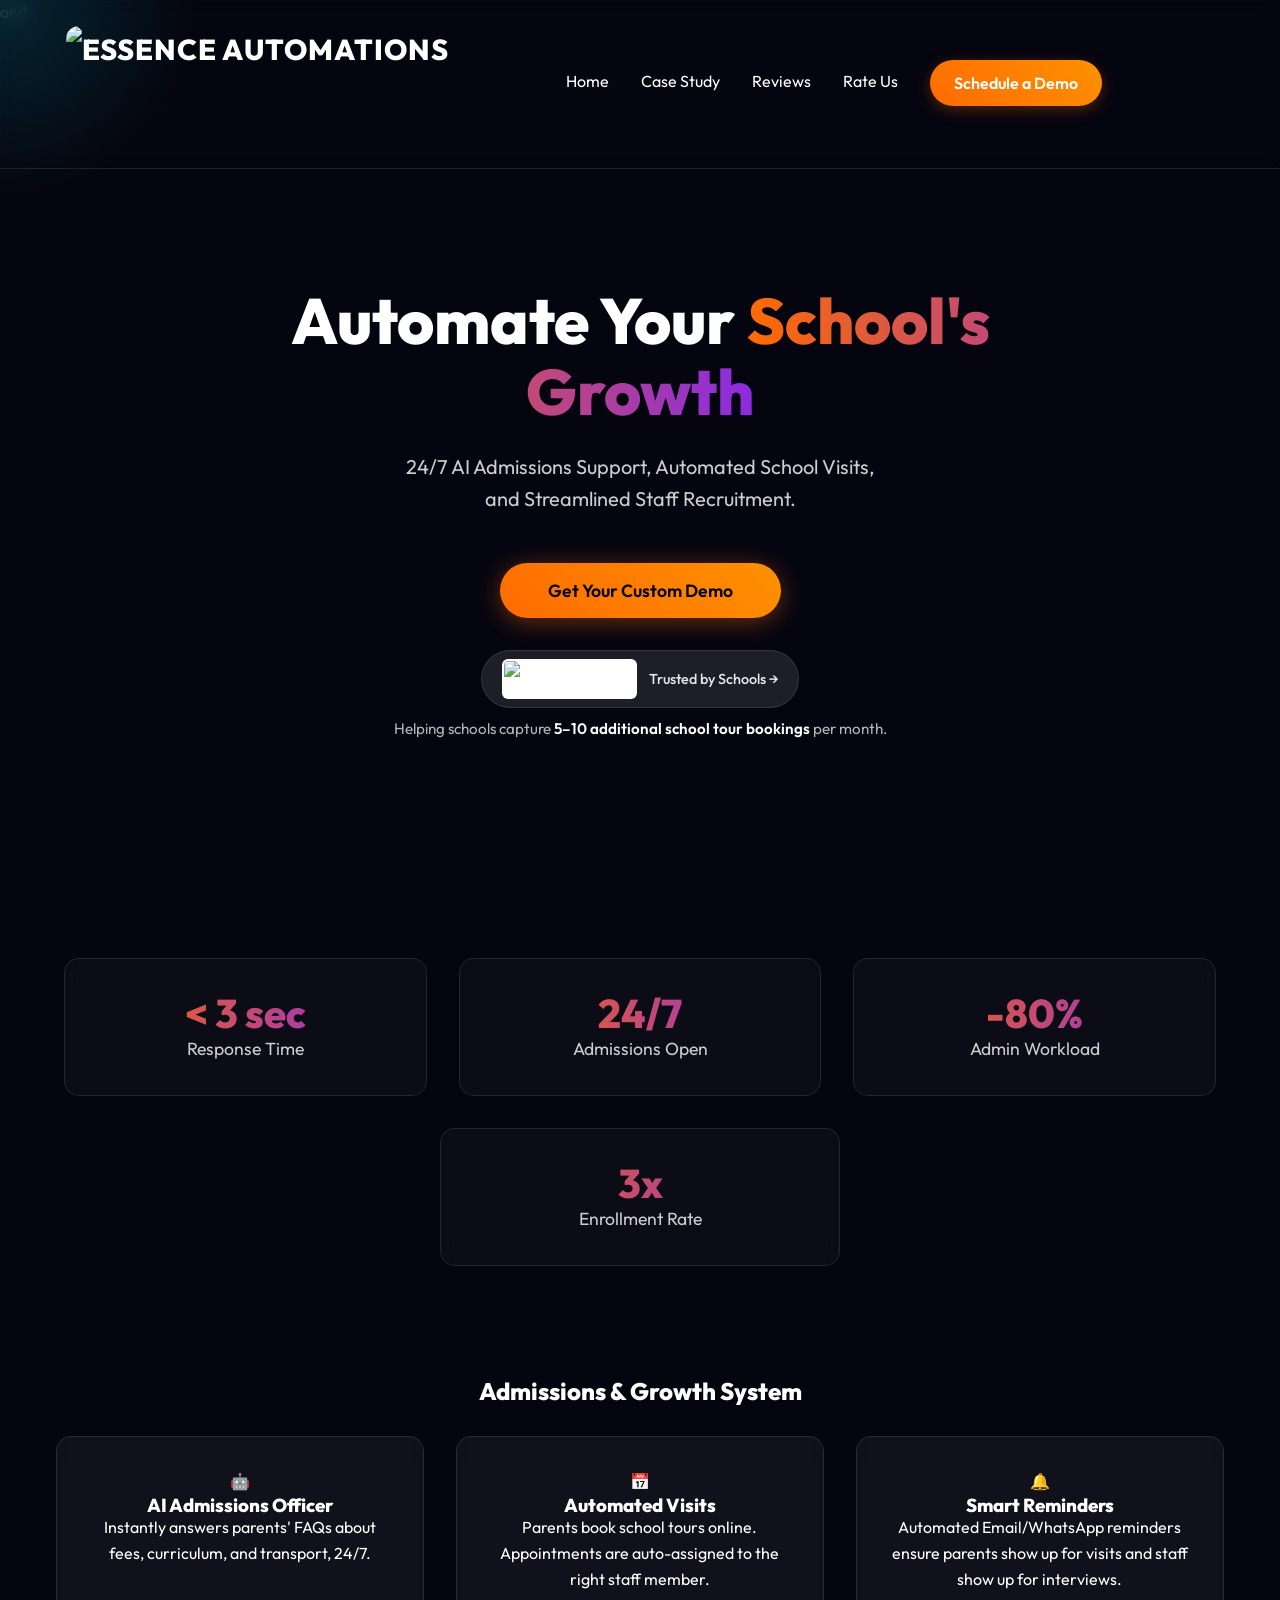
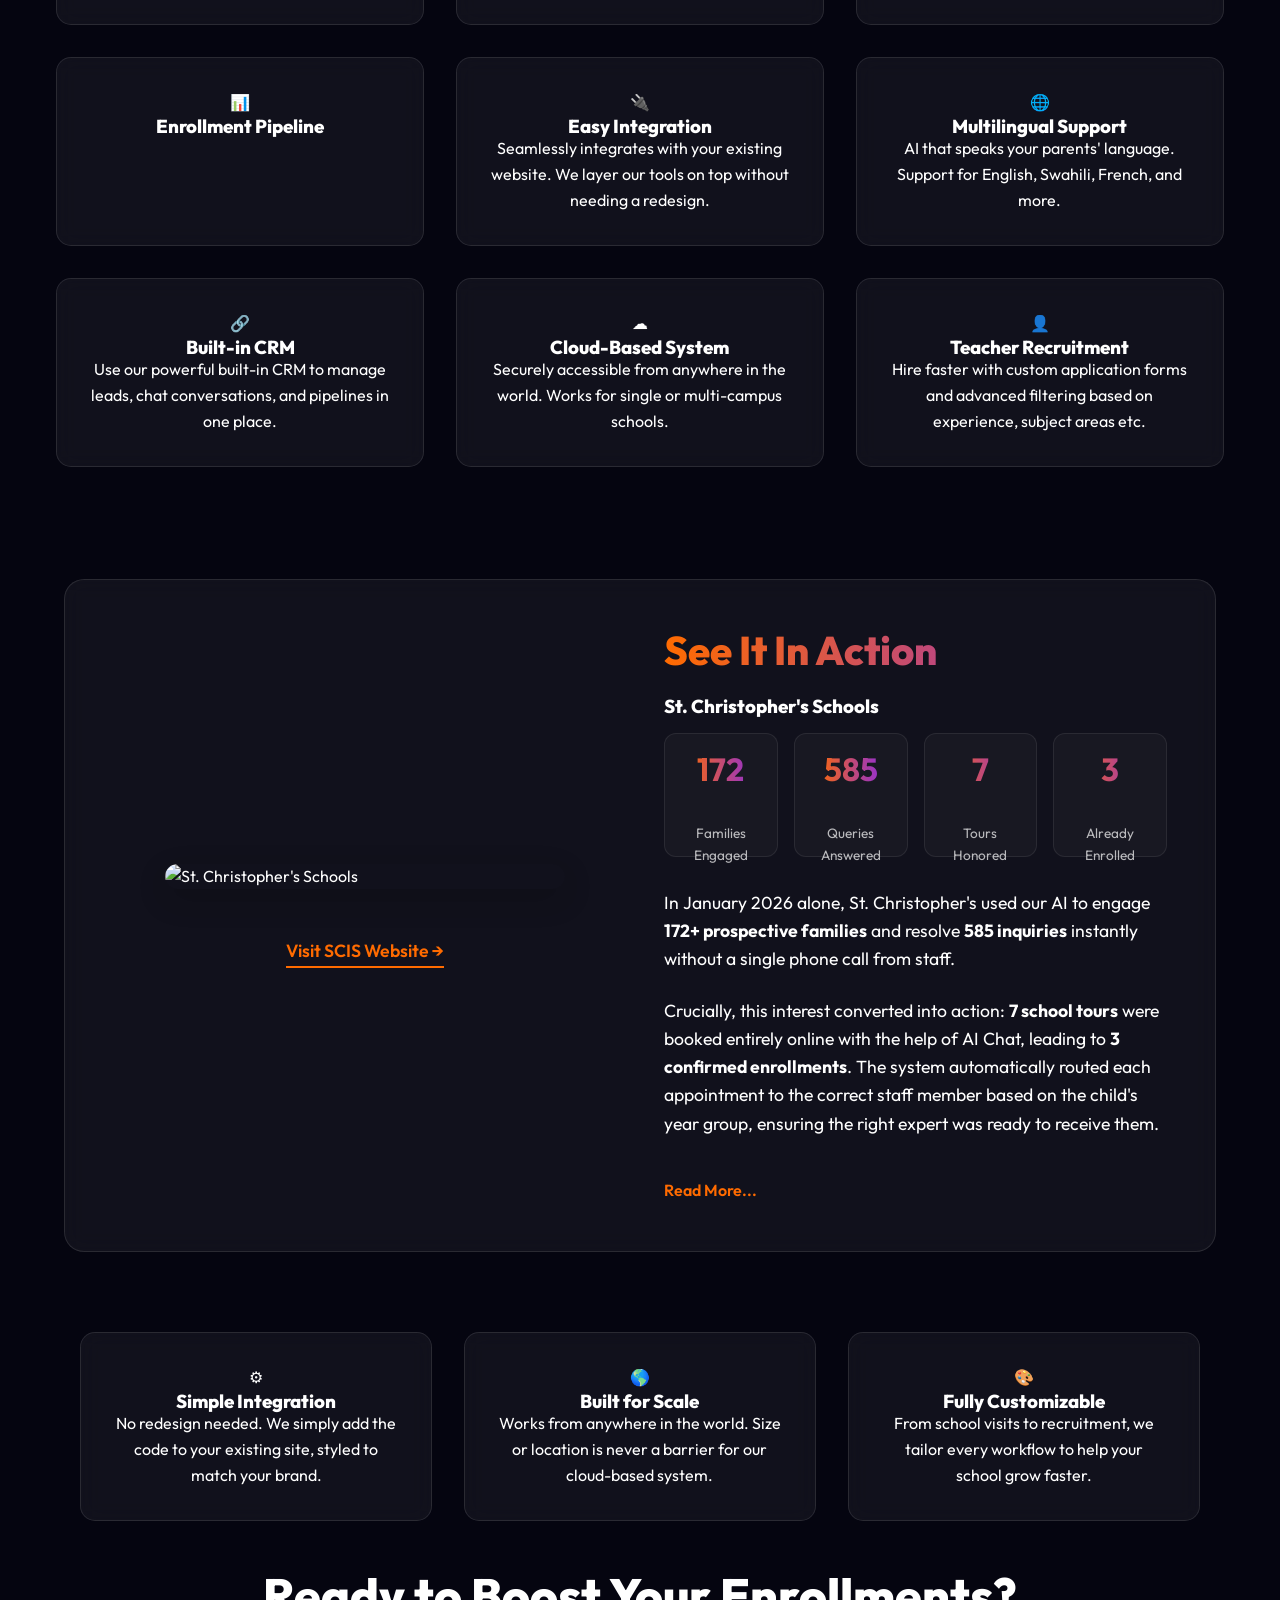
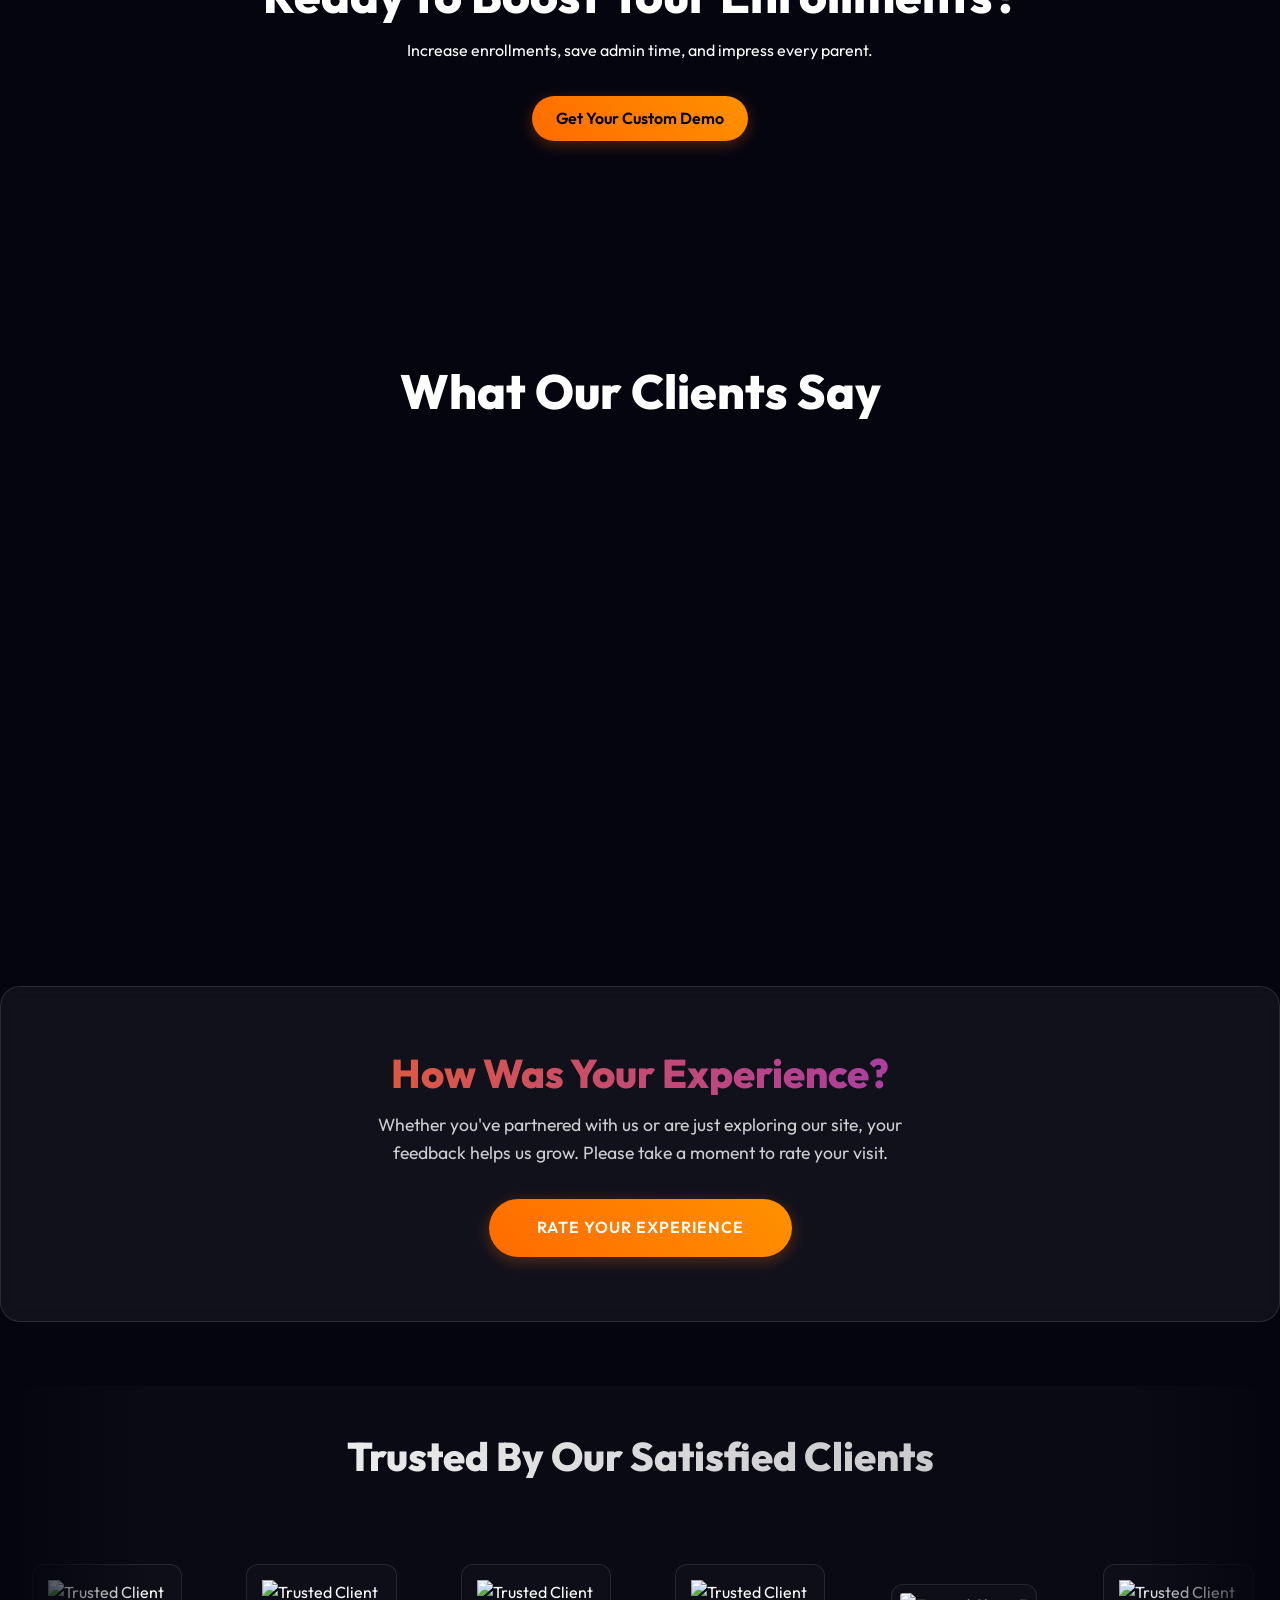
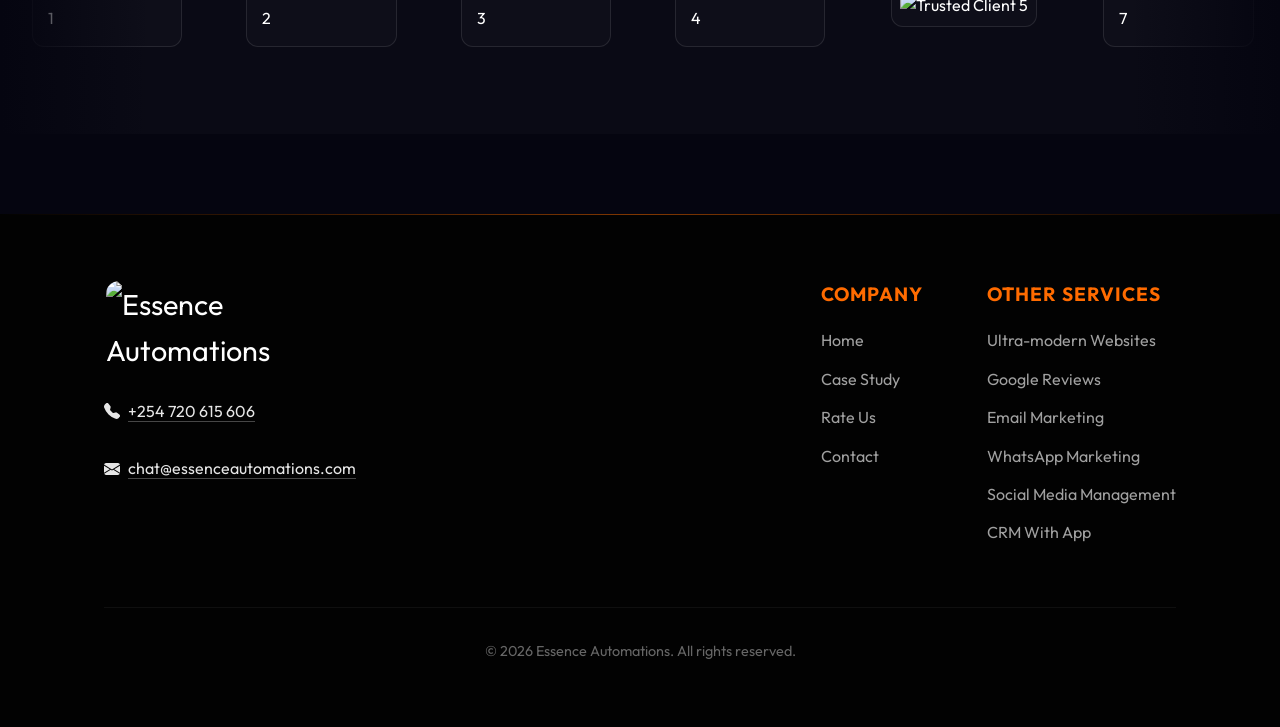
==== index.html @ 9bfe1b2b "Include 3 confirmed enrollments in case study text" ====
<!DOCTYPE html>
<html lang="en">

<head>
    <!-- Google tag (gtag.js) -->
    <script async src="https://www.googletagmanager.com/gtag/js?id=G-7BC3LFX851"></script>
    <script>
        window.dataLayer = window.dataLayer || [];
        function gtag() { dataLayer.push(arguments); }
        gtag('js', new Date());

        gtag('config', 'G-7BC3LFX851');
    </script>
    <meta charset="UTF-8">
    <meta name="viewport" content="width=device-width, initial-scale=1.0">
    <title>AI & Automation for Schools | Essence Automations</title>
    <meta name="description"
        content="Automate admissions, streamline recruitment, and provide 24/7 AI support for parents.">
    <!-- Open Graph Meta Tags -->
    <meta property="og:type" content="website">
    <meta property="og:title" content="AI & Automation for Schools | Essence Automations">
    <meta property="og:description"
        content="Automate admissions, streamline recruitment, and provide 24/7 AI support for parents.">
    <meta property="og:image" content="https://essenceautomations.com/social-share.png">
    <meta property="og:url" content="https://essenceautomations.com/schools-solution.html">
    <link rel="icon" type="image/png" href="favicon.png">
    <link rel="stylesheet" href="style.css?v=73">
    <link rel="preconnect" href="https://fonts.googleapis.com">
    <link rel="preconnect" href="https://fonts.gstatic.com" crossorigin>
    <link href="https://fonts.googleapis.com/css2?family=Outfit:wght@300;400;600;800&display=swap" rel="stylesheet">
</head>

and

<body>
    <div class="cursor-glow"></div>

    <header>
        <nav class="navbar">
            <a href="index.html" class="logo"><img src="logo-header.png" alt="Essence Automations"
                    style="height: 120px;"></a>
            <ul class="nav-links">
                <li><a href="index.html">Home</a></li>
                <!-- Simplified Nav for Landing Page -->
                <li><a href="#st-christophers">Case Study</a></li>
                <li><a href="#reviews">Reviews</a></li>
                <li><a href="rate-us.html">Rate Us</a></li>

                <li><a href="meeting.html" class="btn-primary" style="text-decoration: none;">Schedule a Demo</a></li>
            </ul>
            <div class="hamburger">
                <span></span><span></span><span></span>
            </div>
        </nav>
    </header>


    <style>
        .mobile-headline {
            display: none;
        }

        @media (max-width: 768px) {
            .mobile-headline {
                display: block !important;
                width: 100%;
                text-align: center;
                margin-bottom: 1.5rem;
            }

            .desktop-headline {
                display: none !important;
            }

            .case-study .btn-primary {
                padding: 12px 24px !important;
                font-size: 14px !important;
                white-space: nowrap !important;
                width: auto !important;
                display: inline-block !important;
                max-width: 90vw !important;
            }

            .case-study-content {
                text-align: center !important;
            }

            .case-study-content div[style*="display: flex"] {
                justify-content: center !important;
            }
        }
    </style>
    <main>
        <section class="hero" style="justify-content: center; text-align: center;">
            <div class="hero-content">
                <h1 class="fade-in-up">Automate Your <span class="gradient-text">School's Growth</span></h1>
                <p class="fade-in-up delay-1">24/7 AI Admissions Support, Automated School Visits,<br>and Streamlined
                    Staff Recruitment.</p>
                <div class="hero-buttons"
                    style="margin-top: 3rem; display: flex; flex-direction: column; align-items: center; gap: 2rem;">
                    <!-- Primary CTA -->
                    <button onclick="showServicesPopup('School Growth System')" class="btn-primary"
                        data-ga-category="Schools Hero" data-ga-label="Get Your Custom Demo (Top)"
                        style="border:none; cursor:pointer; font-family: inherit; font-size: 1.1rem; padding: 1rem 3rem; box-shadow: 0 4px 25px rgba(255, 107, 0, 0.4);">Get
                        Your Custom
                        Demo</button>

                    <!-- Micro-Proof Section (Clickable) -->
                    <div class="hero-proof"
                        style="display: flex; flex-direction: column; align-items: center; gap: 10px;">

                        <!-- Clickable Pill -->
                        <div style="display: flex; align-items: center; justify-content: center;">
                            <a href="#st-christophers" class="hero-proof-pill fade-in-up delay-2"
                                style="display: flex; align-items: center; background: rgba(255, 255, 255, 0.1); backdrop-filter: blur(10px); padding: 8px 20px; border-radius: 50px; border: 1px solid rgba(255, 255, 255, 0.1); text-decoration: none; cursor: pointer; transition: all 0.3s ease;">
                                <div style="display: flex; align-items: center; margin-right: 12px;">
                                    <img src="st_christophers_logo.jpg" alt="St Christopher's" class="no-animate"
                                        style="height: 40px; width: auto; border-radius: 6px; border: 2px solid rgba(255,255,255,0.8); object-fit: contain; background-color: white;">
                                </div>
                                <span
                                    style="font-size: 0.9rem; color: rgba(255, 255, 255, 0.9); font-weight: 500;">Trusted
                                    by Schools &rarr;</span>
                            </a>
                        </div>

                        <!-- Text -->
                        <p
                            style="font-size: 0.95rem; color: rgba(255, 255, 255, 0.7); max-width: 500px; margin: 0 0 1.5rem 0; line-height: 1.5; text-align: center;">
                            Helping schools capture <span style="color: #fff; font-weight: 600;">5–10 additional school
                                tour
                                bookings</span> per month.
                        </p>
                    </div>
                </div>
            </div>
        </section>

        <section class="stats-section">
            <div class="grid-container">
                <div class="stat-card glass-effect fade-in-up">
                    <h3 class="gradient-text">&lt; 3 sec</h3>
                    <p>Response Time</p>
                </div>
                <div class="stat-card glass-effect fade-in-up" style="animation-delay: 0.1s;">
                    <h3 class="gradient-text">24/7</h3>
                    <p>Admissions Open</p>
                </div>
                <div class="stat-card glass-effect fade-in-up" style="animation-delay: 0.2s;">
                    <h3 class="gradient-text">-80%</h3>
                    <p>Admin Workload</p>
                </div>
                <div class="stat-card glass-effect fade-in-up" style="animation-delay: 0.3s;">
                    <h3 class="gradient-text">3x</h3>
                    <p>Enrollment Rate</p>
                </div>
            </div>
        </section>

        <div class="center-text" style="text-align: center; margin-top: 5rem;">
            <h2 class="fade-in-up">Admissions & Growth System</h2>
            <div class="grid-container three-column-grid" style="justify-content: center; margin-top: 2rem;">
                <!-- AI Chat Features -->
                <div class="card glass-effect">
                    <div class="icon">&#129302;</div>
                    <h3>AI Admissions Officer</h3>
                    <p>Instantly answers parents' FAQs about fees, curriculum, and transport, 24/7.</p>
                </div>

                <!-- Calendar Features -->
                <div class="card glass-effect">
                    <div class="icon">&#128197;</div>
                    <h3>Automated Visits</h3>
                    <p>Parents book school tours online. Appointments are auto-assigned to the right staff member.</p>
                </div>

                <div class="card glass-effect">
                    <div class="icon">&#128276;</div>
                    <h3>Smart Reminders</h3>
                    <p>Automated Email/WhatsApp reminders ensure parents show up for visits and staff show up for
                        interviews.</p>
                </div>

                <div class="card glass-effect">
                    <div class="icon">&#128202;</div>
                    <h3>Enrollment Pipeline</h3>
                    <p>Visualise every prospective student's journey from "Inquiry" to "Enrolled".</p>
                </div>

                <div class="card glass-effect">
                    <div class="icon">&#128268;</div>
                    <h3>Easy Integration</h3>
                    <p>Seamlessly integrates with your existing website. We layer our tools on top without needing a
                        redesign.</p>
                </div>

                <div class="card glass-effect">
                    <div class="icon">&#127760;</div>
                    <h3>Multilingual Support</h3>
                    <p>AI that speaks your parents' language. Support for English, Swahili, French, and more.</p>
                </div>

                <div class="card glass-effect">
                    <div class="icon">&#128279;</div>
                    <h3>Built-in CRM</h3>
                    <p>Use our powerful built-in CRM to manage leads, chat conversations, and pipelines in one place.
                    </p>
                </div>

                <div class="card glass-effect">
                    <div class="icon">&#9729;</div>
                    <h3>Cloud-Based System</h3>
                    <p>Securely accessible from anywhere in the world. Works for single or multi-campus schools.</p>
                </div>

                <!-- Recruitment Features -->
                <div class="card glass-effect">
                    <div class="icon">&#128100;</div>
                    <h3>Teacher Recruitment</h3>
                    <p>Hire faster with custom application forms and advanced filtering based on experience,
                        subject areas etc.</p>
                </div>
            </div>
        </div>

        <section id="st-christophers" class="case-study" style="padding: 5rem 5%; position: relative;">
            <div class="glass-effect"
                style="padding: 3rem; border-radius: 20px; max-width: 1200px; margin: 0 auto; display: flex; flex-wrap: wrap; align-items: center; gap: 3rem; margin-bottom: 5rem;">

                <h2 class="gradient-text mobile-headline" style="font-size: 2.5rem;">See It In Action</h2>

                <div class="case-study-image"
                    style="flex: 1 1 400px; display: flex; flex-direction: column; align-items: center;">
                    <img src="st_christophers_logo.jpg" alt="St. Christopher's Schools"
                        style="width: 100%; max-width: 400px; border-radius: 15px; box-shadow: 0 10px 30px rgba(0,0,0,0.2);">
                    <div class="desktop-only"
                        style="display: flex; gap: 1rem; flex-wrap: wrap; justify-content: center; margin-top: 1.5rem;">
                        <a href="https://scsinternational.sc.ke/appointments/" target="_blank" class="link-styled"
                            style="font-size: 1.1rem;">Visit SCIS Website &rarr;</a>
                    </div>
                </div>
                <div class="case-study-content" style="flex: 1 1 400px;">
                    <h2 class="gradient-text desktop-headline" style="font-size: 2.5rem; margin-bottom: 1.5rem;">See It
                        In Action</h2>
                    <h3 style="margin-bottom: 1rem;">St. Christopher's Schools</h3>
                    <div class="case-study-stats-grid">
                        <div class="case-study-stat-card">
                            <h4 class="gradient-text">172</h4>
                            <p>Families Engaged</p>
                        </div>
                        <div class="case-study-stat-card">
                            <h4 class="gradient-text">585</h4>
                            <p>Queries Answered</p>
                        </div>

                        <div class="case-study-stat-card">
                            <h4 class="gradient-text">7</h4>
                            <p>Tours Honored</p>
                        </div>
                        <div class="case-study-stat-card">
                            <h4 class="gradient-text">3</h4>
                            <p>Already Enrolled</p>
                        </div>
                    </div>

                    <p style="margin-bottom: 1.5rem; font-size: 1.1rem; line-height: 1.6;">
                        In January 2026 alone, St. Christopher's used our AI to engage <strong>172+
                            prospective
                            families</strong>
                        and resolve <strong>585 inquiries</strong> instantly without a single phone call from staff.
                    </p>

                    <p style="margin-bottom: 1.5rem; font-size: 1.1rem; line-height: 1.6;">Crucially, this interest
                        converted into action: <strong>7
                            school tours</strong> were booked entirely online with the help of AI Chat, leading to
                        <strong>3 confirmed enrollments</strong>. The system
                        automatically routed each
                        appointment to the correct staff member based on the child's year group, ensuring the right
                        expert
                        was ready to receive them.
                    </p>


                    <div class="read-more-link" onclick="toggleReadMore('more-content-school', this)">Read More...</div>
                    <div id="more-content-school" class="hidden">
                        <p style="margin-bottom: 1.5rem; font-size: 1.1rem; line-height: 1.6;">Appointment reminders are
                            sent automatically via Email to prevent no-shows. A clear <strong>visual
                                pipeline</strong> monitors every prospective student, with <strong>automated
                                follow-ups</strong> nurturing them towards enrollment. This sophisticated automation
                            removes friction and directly results in higher enrollments.</p>

                        <p style="margin-bottom: 2rem; font-size: 1.1rem; line-height: 1.6;">Beyond student admissions,
                            we
                            revolutionized their hiring process with <strong>Smart Applications</strong>. Teachers now
                            apply
                            via a custom, branded web form that captures key details like teaching level and subject
                            areas.
                            On the backend, our system allows the school to filter candidates based on experience,
                            education level, skills etc. This allows you to find the perfect hire in seconds, not
                            weeks. <a href="https://scsinternational.sc.ke/job-vacancies-at-st-christophers/"
                                target="_blank" style="color: #ff6b00; text-decoration: underline;">See the application
                                form here.</a></p>


                        <div class="mobile-only" style="margin-bottom: 1.5rem;">
                            <a href="https://scsinternational.sc.ke/appointments/" target="_blank" class="link-styled"
                                style="font-size: 1.1rem;">Visit SCIS Website &rarr;</a>
                        </div>
                    </div>

                </div>
            </div>

            <!-- New Benefit Cards -->
            <div class="grid-container three-column-grid" style="margin-top: 3rem; margin-bottom: 3rem;">
                <div class="card glass-effect">
                    <div class="icon">&#9881;</div>
                    <h3>Simple Integration</h3>
                    <p>No redesign needed. We simply add the code to your existing site, styled to match your brand.</p>
                </div>
                <div class="card glass-effect">
                    <div class="icon">&#127758;</div>
                    <h3>Built for Scale</h3>
                    <p>Works from anywhere in the world. Size or location is never a barrier for our cloud-based system.
                    </p>
                </div>
                <div class="card glass-effect">
                    <div class="icon">&#127912;</div>
                    <h3>Fully Customizable</h3>
                    <p>From school visits to recruitment, we tailor every workflow to help your school grow faster.</p>
                </div>
            </div>

            <div class="section-header">
                <h2 class="fade-in-up">Ready to Boost Your Enrollments?</h2>
                <p>Increase enrollments, save admin time, and impress every parent.</p>
                <div style="margin-top: 2rem;">
                    <button onclick="showServicesPopup('School Growth System')" class="btn-primary"
                        data-ga-category="Schools Bottom" data-ga-label="Get Your Custom Demo (Bottom)"
                        style="border:none; cursor:pointer; font-family: inherit; font-size: 1rem;">Get Your Custom
                        Demo</button>
                </div>
            </div>


        </section>

        <section id="reviews" class="reviews">
            <div class="section-header">
                <h2 class="fade-in-up">What Our Clients Say</h2>
            </div>
            <div class="review-grid">
                <script type='text/javascript'
                    src='https://reputationhub.site/reputation/assets/review-widget.js'></script><iframe
                    class='lc_reviews_widget'
                    src='https://reputationhub.site/reputation/widgets/review_widget/UGyMPqkOwlJiQduljqMm'
                    frameborder='0' scrolling='no' style='min-width: 100%; width: 100%;'></iframe>
            </div>
        </section>


        <section id="feedback-cta" class="glass-effect" style="text-align: center; padding: 4rem 2rem; margin: 4rem 0;">
            <h2 class="gradient-text fade-in-up" style="font-size: 2.5rem; margin-bottom: 1rem;">How Was Your
                Experience?</h2>
            <p class="fade-in-up delay-1"
                style="font-size: 1.1rem; max-width: 600px; margin: 0 auto 2rem; color: rgba(255,255,255,0.8);">
                Whether you've partnered with us or are just exploring our site, your feedback helps us grow. Please
                take a moment to rate your visit.
            </p>
            <a href="rate-us.html" class="btn-primary fade-in-up delay-2"
                style="padding: 1rem 3rem; font-weight: 600; letter-spacing: 1px; text-decoration: none; display: inline-block;">RATE
                YOUR EXPERIENCE</a>
        </section>

        <section class="trusted-by">
            <h2 class="trusted-title fade-in-up">Trusted By Our Satisfied Clients</h2>
            <div class="slider">
                <div class="slide-track">
                    <!-- Original Set -->
                    <div class="slide"><img src="client_1.png" alt="Trusted Client 1"></div>
                    <div class="slide"><img src="client_2.jpg" alt="Trusted Client 2"></div>
                    <div class="slide"><img src="client_3.jpg" alt="Trusted Client 3"></div>
                    <div class="slide"><img src="client_4.jpg" alt="Trusted Client 4"></div>
                    <div class="slide"><img src="client_5.png" alt="Trusted Client 5" class="trusted-logo-large"></div>
                    <div class="slide"><img src="client_7.png" alt="Trusted Client 7"></div>
                    <div class="slide"><img src="client_6.jpg" alt="Trusted Client 6" class="trusted-logo-large"></div>

                    <!-- Duplicate Set for Seamless Loop -->
                    <div class="slide"><img src="client_1.png" alt="Trusted Client 1"></div>
                    <div class="slide"><img src="client_2.jpg" alt="Trusted Client 2"></div>
                    <div class="slide"><img src="client_3.jpg" alt="Trusted Client 3"></div>
                    <div class="slide"><img src="client_4.jpg" alt="Trusted Client 4"></div>
                    <div class="slide"><img src="client_5.png" alt="Trusted Client 5" class="trusted-logo-large"></div>
                    <div class="slide"><img src="client_7.png" alt="Trusted Client 7"></div>
                    <div class="slide"><img src="client_6.jpg" alt="Trusted Client 6" class="trusted-logo-large"></div>
                </div>
            </div>
        </section>
    </main>

    <footer>
        <div class="footer-divider"></div>
        <div class="footer-content">
            <div class="footer-main">
                <div class="footer-brand">
                    <div class="brand">
                        <a href="https://essenceautomations.com"><img src="logo-footer.png" alt="Essence Automations"
                                class="footer-logo"></a>
                    </div>
                    <div class="contact-info">
                        <a href="tel:+254720615606">
                            <svg xmlns="http://www.w3.org/2000/svg" width="16" height="16" fill="currentColor"
                                class="bi bi-telephone-fill" viewBox="0 0 16 16">
                                <path fill-rule="evenodd"
                                    d="M1.885.511a1.745 1.745 0 0 1 2.61.163L6.29 2.98c.329.423.445.974.315 1.494l-.547 2.19a.678.678 0 0 0 .178.643l2.457 2.457a.68.68 0 0 0 .644.178l2.189-.547a1.745 1.745 0 0 1 1.494.315l2.306 1.794c.829.645.905 1.87.163 2.611l-1.034 1.034c-.74.74-1.846 1.065-2.877.702a18.634 18.634 0 0 1-7.01-4.42 18.634 18.634 0 0 1-4.42-7.009c-.362-1.03-.037-2.137.703-2.877L1.885.511z" />
                            </svg>
                            +254 720 615 606
                        </a>
                        <a href="mailto:chat@essenceautomations.com">
                            <svg xmlns="http://www.w3.org/2000/svg" width="16" height="16" fill="currentColor"
                                class="bi bi-envelope-fill" viewBox="0 0 16 16">
                                <path
                                    d="M.05 3.555A2 2 0 0 1 2 2h12a2 2 0 0 1 1.95 1.555L8 8.414.05 3.555zM0 4.697v7.104l5.803-3.558L0 4.697zM6.761 8.83l-6.57 4.027A2 2 0 0 0 2 14h12a2 2 0 0 0 1.808-1.144l-6.57-4.027L8 9.586l-1.239-.757zm3.436-.586L16 11.801V4.697l-5.803 3.546z" />
                            </svg>
                            chat@essenceautomations.com
                        </a>
                    </div>
                </div>
                <div class="footer-links-grid">
                    <div class="footer-column">
                        <h4>Company</h4>
                        <a href="index.html">Home</a>
                        <a href="#st-christophers">Case Study</a>
                        <a href="rate-us.html">Rate Us</a>
                        <a href="javascript:void(0)" onclick="showServicesPopup('School Growth System')">Contact</a>
                    </div>
                    <div class="footer-column">
                        <h4>Other Services</h4>
                        <!-- Simplified Footer for Schools Landing Page -->
                        <a href="https://essenceautomations.com/websites.html" target="_blank">Ultra-modern
                            Websites</a>
                        <a href="https://essenceautomations.com/reputation-management.html" target="_blank">Google
                            Reviews</a>
                        <a href="https://essenceautomations.com/email-marketing.html" target="_blank">Email
                            Marketing</a>
                        <a href="https://essenceautomations.com/whatsapp-marketing.html" target="_blank">WhatsApp
                            Marketing</a>
                        <a href="https://essenceautomations.com/social-planner.html" target="_blank">Social Media
                            Management</a>
                        <a href="https://essenceautomations.com/crm.html" target="_blank">CRM With App</a>
                    </div>
                </div>
            </div>
            <div class="footer-bottom">
                <p>&copy; <span id="year"></span> Essence Automations. All rights reserved.</p>
            </div>
        </div>
    </footer>
    <script src="main.js?v=65"></script>
    <script src="https://beta.leadconnectorhq.com/loader.js"
        data-resources-url="https://beta.leadconnectorhq.com/chat-widget/loader.js"
        data-widget-id="6698bac0b120682ac60d5a7f">
        </script>
    <script src="https://link.essenceautomations.com/js/external-tracking.js"
        data-tracking-id="tk_ed2385e52c284be3a90945e733a4e35f" data-debug="true">
        </script>
    <!-- Services Needed Form (Pop-up/Inline) - MOVED TO BODY ROOT -->
    <div id="services-needed-popup" class="conditional-content hidden zoom-in">
        <button class="close-form-btn" onclick="this.parentElement.classList.add('hidden');" title="Close Form"
            style="background: #ff6b00 !important; color: white; z-index: 2147483647 !important; position: fixed; top: 20px; right: 20px; opacity: 1; border-radius: 50%; width: 40px; height: 40px; font-size: 24px; display: flex; align-items: center; justify-content: center; box-shadow: 0 4px 10px rgba(0,0,0,0.3);">&times;</button>
        <iframe src="https://link.essenceautomations.com/widget/form/gdiKGB1iMuF2PVoxVkVi"
            style="display:none;width:100%;height:100%;border:none;border-radius:0" id="popup-gdiKGB1iMuF2PVoxVkVi"
            data-layout="{'id':'INLINE'}" data-trigger-type="alwaysShow" data-trigger-value=""
            data-activation-type="alwaysActivated" data-activation-value="" data-deactivation-type="neverDeactivate"
            data-deactivation-value="" data-form-name="Schools AI Chat Landing Page Form" data-height="699"
            data-layout-iframe-id="popup-gdiKGB1iMuF2PVoxVkVi" data-form-id="gdiKGB1iMuF2PVoxVkVi"
            title="Schools AI Chat Landing Page Form">
        </iframe>
        <script src="https://link.essenceautomations.com/js/form_embed.js"></script>
    </div>
</body>

</html>
---- style.css ----
:root {
    --bg-color: #050510;
    --text-color: #ffffff;
    --primary-color: #ff6b00;
    /* Orange from original site, but neon */
    --secondary-color: #8a2be2;
    /* Violet accent */
    --accent-color: #00e5ff;
    /* Cyan accent */
    --glass-bg: rgba(255, 255, 255, 0.05);
    --glass-border: rgba(255, 255, 255, 0.1);
    --font-main: 'Outfit', sans-serif;
    --transition-speed: 0.3s;
}

* {
    margin: 0;
    padding: 0;
    box-sizing: border-box;
    scroll-behavior: smooth;
}

html,
body {
    background-color: var(--bg-color);
    color: var(--text-color);
    font-family: var(--font-main);
    overflow-x: hidden;
    width: 100%;
    margin: 0;
    padding: 0;
    line-height: 1.6;
}

/* Custom Scrollbar */
::-webkit-scrollbar {
    width: 10px;
}

::-webkit-scrollbar-track {
    background: var(--bg-color);
}

::-webkit-scrollbar-thumb {
    background: linear-gradient(var(--primary-color), var(--secondary-color));
    border-radius: 5px;
}

/* Typography */
h1,
h2,
h3 {
    font-weight: 800;
    line-height: 1.1;
}

a {
    text-decoration: none;
    color: inherit;
    transition: var(--transition-speed);
}

a.logo {
    text-decoration: none;
    color: var(--text-color);
    display: inline-flex;
    align-items: center;
}

.gradient-text {
    background: linear-gradient(90deg, var(--primary-color), var(--secondary-color));
    background-clip: text;
    -webkit-background-clip: text;
    -webkit-text-fill-color: transparent;
}

.link-styled {
    color: var(--primary-color);
    font-weight: 600;
    transition: 0.3s;
}

.link-styled:hover,
.link-styled.scroll-active {
    color: #fff;
    text-shadow: 0 0 10px var(--primary-color);
}

/* Navbar */
.navbar {
    display: flex;
    justify-content: space-between;
    align-items: center;
    padding: 1.5rem 5%;
    position: fixed;
    width: 100%;
    top: 0;
    z-index: 1000;
    background: rgba(5, 5, 16, 0.8);
    backdrop-filter: blur(10px);
    border-bottom: 1px solid var(--glass-border);
}

.nav-links {
    list-style: none;
    display: flex;
    gap: 2rem;
    align-items: center;
}

.nav-links li {
    position: relative;
    /* Essential for dropdown positioning */
}

/* Dropdown Menu */
.dropdown-content {
    display: none;
    position: absolute;
    top: 100%;
    left: 50%;
    transform: translateX(-50%);
    background: #0a0a14 !important;
    /* Force solid dark background */
    min-width: 250px;
    border-radius: 12px;
    border: 1px solid rgba(255, 255, 255, 0.1);
    box-shadow: 0 10px 40px rgba(0, 0, 0, 0.9);
    z-index: 9999;
    /* Ensure on top */
    padding: 0.5rem 0;
    margin-top: 0;
    flex-direction: column;
}

/* Invisible bridge to prevent menu from closing when moving mouse */
.dropdown::after {
    content: '';
    position: absolute;
    top: 100%;
    left: 0;
    width: 100%;
    height: 20px;
    /* Bridge the gap area if needed, though margin-top:0 removes it */
}

.dropdown:hover .dropdown-content {
    display: flex;
    animation: fadeIn 0.2s ease-out;
}

.dropdown-content a {
    color: #ffffff;
    /* Bright white text */
    padding: 14px 24px;
    text-decoration: none;
    display: block;
    text-align: left;
    /* Default left for desktop */
    font-size: 1rem;
    white-space: nowrap;
    transition: all 0.2s;
    border-bottom: 1px solid rgba(255, 255, 255, 0.05);
    background: transparent;
}

.dropdown-content a:last-child {
    border-bottom: none;
}

.dropdown-content a:hover {
    background: rgba(255, 107, 0, 0.15);
    /* Orange tint on hover */
    color: var(--primary-color);
    padding-left: 28px;
    /* Slight movement */
}

.logo {
    font-size: 1.5rem;
    font-weight: 700;
    letter-spacing: 1px;
}



.nav-links {
    list-style: none;
    display: flex;
    gap: 2rem;
    align-items: center;
}

.nav-links a:not(.btn-primary):hover,
.nav-links a:not(.btn-primary).scroll-active {
    color: var(--primary-color);
    text-shadow: 0 0 10px rgba(255, 107, 0, 0.5);
}

/* Buttons */
.btn-primary {
    background: linear-gradient(45deg, var(--primary-color), #ff9100);
    padding: 0.8rem 1.5rem;
    border-radius: 50px;
    font-weight: 600;
    transition: transform var(--transition-speed), box-shadow var(--transition-speed);
    box-shadow: 0 4px 15px rgba(255, 107, 0, 0.3);
}

.btn-primary:hover,
.btn-primary.scroll-active {
    transform: translateY(-2px);
    box-shadow: 0 6px 20px rgba(255, 107, 0, 0.5);
    border: none !important;
    text-decoration: none !important;
}

.btn-secondary {
    border: 2px solid var(--glass-border);
    padding: 0.8rem 1.5rem;
    border-radius: 50px;
    font-weight: 600;
    background: transparent;
}

.btn-secondary:hover,
.btn-secondary.scroll-active {
    border-color: var(--text-color);
    background: rgba(255, 255, 255, 0.05);
}

/* Hero Section */
/* Hero Section */
.hero {
    height: 100vh;
    display: flex;
    flex-direction: column;
    align-items: center;
    justify-content: center;
    text-align: center;
    padding: 100px 5% 0;
    position: relative;
    overflow: hidden;
}

.hero-content {
    max-width: 900px;
    z-index: 2;
}

.hero h1 {
    font-size: 4rem;
    margin-bottom: 1.5rem;
}


.hero p {
    font-size: 1.25rem;
    color: rgba(255, 255, 255, 0.8);
    margin-bottom: 2rem;
}

.hero-buttons {
    display: flex;
    gap: 1rem;
    justify-content: center;
    /* Center buttons */
}

.hero-visual {
    position: absolute;
    right: -10%;
    top: 50%;
    transform: translateY(-50%);
    width: 600px;
    height: 600px;
    z-index: 1;
    z-index: 1;
    pointer-events: none;
}

@media (max-width: 768px) {
    .hero-visual {
        display: none;
    }

    .hero-buttons {
        flex-direction: column;
        align-items: center;
        width: 100%;
        max-width: 300px;
        margin-left: auto;
        margin-right: auto;
    }

    .hero-buttons button,
    .hero-buttons a {
        width: 100%;
        text-align: center;
        justify-content: center;
    }
}

/* Review Widget Fix */
iframe.lc_reviews_widget {
    min-height: 400px !important;
    height: 100% !important;
}

/* Mobile Calendar Fixes */
@media (max-width: 768px) {
    .calendar-container {
        padding: 0.5rem !important;
        min-height: 800px;
    }
}

.orb {
    width: 100%;
    height: 100%;
    background: radial-gradient(circle at 30% 30%, var(--secondary-color), var(--bg-color));
    border-radius: 50%;
    filter: blur(80px);
    opacity: 0.6;
    /* animation: float 6s ease-in-out infinite; Disabled per user request */
}

/* Services Grid */
.services {
    padding: 5rem 5%;
}

.section-header {
    text-align: center;
    margin-bottom: 4rem;
}

.section-header h2 {
    font-size: 3rem;
    margin-bottom: 1rem;
}

.grid-container {
    display: flex;
    flex-wrap: wrap;
    justify-content: center;
    gap: 2rem;
}

.grid-container>* {
    flex: 1 1 300px;
    max-width: 400px;
}

.two-column-grid {
    display: grid;
    grid-template-columns: repeat(2, 1fr);
    max-width: 900px;
    margin: 0 auto;
    gap: 2rem;
}

.two-column-grid>* {
    max-width: none;
    flex: unset;
}

@media (max-width: 768px) {
    .two-column-grid {
        grid-template-columns: 1fr;
    }
}

.glass-effect {
    background: var(--glass-bg);
    backdrop-filter: blur(10px);
    border: 1px solid var(--glass-border);
    border-radius: 20px;
    padding: 2rem;
    transition: var(--transition-speed);
}

.card {
    /* ... existing styles ... */
    position: relative;
    /* For stretched link */
}

.card:hover,
.card.scroll-active {
    transform: translateY(-10px);
    background: rgba(255, 255, 255, 0.08);
    border-color: var(--primary-color);
    box-shadow: 0 10px 30px rgba(0, 0, 0, 0.5);
}

/* ... existing icon/h3/p styles ... */

.card a {
    color: var(--primary-color);
    font-weight: 600;
    display: inline-block;
    transition: transform 0.2s;
}

/* Stretched Link */
.card a::after {
    content: '';
    position: absolute;
    top: 0;
    left: 0;
    width: 100%;
    height: 100%;
    border-radius: 20px;
    z-index: 1;
}

.card a:hover,
.card.scroll-active a {
    transform: translateX(5px);
}



/* About Section */
.about {
    padding: 5rem 5%;
    text-align: center;
}

.about-content {
    max-width: 800px;
    margin: 0 auto;
    padding: 3rem;
}

.link-styled,
.link-styled:visited {
    display: inline-block;
    margin-top: 1.5rem;
    color: var(--primary-color);
    font-weight: 600;
    border-bottom: 2px solid var(--primary-color);
}

/* Footer Fixes */
footer {
    padding: 0;
    text-align: center;
    position: relative;
    overflow: hidden;
    margin-top: 5rem;
    background: #020202;
}

.footer-divider {
    height: 1px;
    background: linear-gradient(90deg, transparent, var(--primary-color), transparent);
    width: 100%;
    opacity: 0.5;
}

.footer-content {
    padding: 4rem 5%;
    max-width: 1200px;
    margin: 0 auto;
}

.footer-main {
    display: flex;
    justify-content: space-between;
    align-items: flex-start;
    flex-wrap: wrap;
    gap: 3rem;
    margin-bottom: 3rem;
    text-align: left;
    /* Align left for split layout */
}

.footer-brand {
    text-align: left;
    flex: 1;
    min-width: 250px;
}

.footer-brand .brand {
    font-size: 1.8rem;
    margin-bottom: 1rem;
}

.footer-logo {
    max-width: 250px;
    height: auto;
    display: block;
    margin-bottom: 0.5rem;
    margin-left: 0;
    /* Force left alignment */
    padding: 0;
    mix-blend-mode: screen;
    /* Ensures black background of logo (if any) blends with footer,
       or simply helps it sit better. If transparency is already there, check edge cases. */
}

.footer-links-grid {
    display: flex;
    gap: 4rem;
    text-align: left;
    /* Align left */
}

.footer-column h4 {
    color: var(--primary-color);
    margin-bottom: 1.2rem;
    font-size: 1.2rem;
    text-transform: uppercase;
    letter-spacing: 1px;
}

.footer-column a {
    display: block;
    color: #a0a0a0;
    text-decoration: none;
    margin-bottom: 0.8rem;
    transition: 0.3s;
    font-size: 1rem;
}

.footer-column a:hover,
.footer-column a.scroll-active {
    color: var(--primary-color);
    transform: translateX(5px);
}

.contact-info {
    display: flex;
    flex-direction: column;
    /* Stack vertically for brand side */
    gap: 0.8rem;
    margin-top: 0;
}

.contact-info a {
    color: #fff;
    opacity: 0.9;
}

.footer-bottom {
    border-top: 1px solid rgba(255, 255, 255, 0.05);
    padding-top: 2rem;
    color: #666;
    font-size: 0.9rem;
    text-align: center;
    /* Center copyright */
}

/* Animations */
@keyframes float {
    0% {
        transform: translateY(0px) scale(1);
    }

    50% {
        transform: translateY(-20px) scale(1.05);
    }

    100% {
        transform: translateY(0px) scale(1);
    }
}

.fade-in-up {
    opacity: 0;
    transform: translateY(30px);
    transition: opacity 0.8s ease-out, transform 0.8s ease-out;
}

.fade-in-up.visible {
    opacity: 1;
    transform: translateY(0);
}

.fade-in-down {
    opacity: 0;
    transform: translateY(-30px);
    transition: opacity 0.8s ease-out, transform 0.8s ease-out;
}

.fade-in-down.visible {
    opacity: 1;
    transform: translateY(0);
}

.delay-1 {
    animation-delay: 0.2s;
    transition-delay: 0.2s;
}

.delay-2 {
    animation-delay: 0.4s;
    transition-delay: 0.4s;
}

@keyframes fadeInUp {
    to {
        opacity: 1;
        transform: translateY(0);
    }
}


/* New Cool Animations */
@keyframes zoomIn {
    from {
        transform: scale(0.5);
        opacity: 0;
    }

    to {
        transform: scale(1);
        opacity: 1;
    }
}

.zoom-in {
    animation: zoomIn 0.3s ease-out forwards;
}

/* Mobile Animation Fixes */
/* Mobile Animation Fixes - Optimized */
@media (max-width: 768px) {
    .calendar-container {
        padding: 0.5rem !important;
        min-height: 800px;
    }

    .reviews {
        padding: 3rem 5% 1rem 5%;
    }
}

.zoom-in {
    opacity: 0;
    transform: scale(0.9);
    transition: opacity 0.6s ease-out, transform 0.6s ease-out;
}

.zoom-in.visible {
    opacity: 1;
    transform: scale(1);
}

.slide-in-left {
    opacity: 0;
    transform: translateX(-50px);
    transition: opacity 0.6s ease-out, transform 0.6s ease-out;
}

.slide-in-left.visible {
    opacity: 1;
    transform: translateX(0);
}

.slide-in-right {
    opacity: 0;
    transform: translateX(50px);
    transition: opacity 0.6s ease-out, transform 0.6s ease-out;
}

.slide-in-right.visible {
    opacity: 1;
    transform: translateX(0);
}

/* Professional Border Animation - Re-added as subtle pulse */
@keyframes borderFlow {
    0% {
        border-color: rgba(255, 255, 255, 0.1);
        box-shadow: 0 0 0 rgba(0, 0, 0, 0);
    }

    50% {
        border-color: rgba(255, 107, 0, 0.3);
        box-shadow: 0 4px 15px rgba(255, 107, 0, 0.1);
    }

    100% {
        border-color: rgba(255, 255, 255, 0.1);
        box-shadow: 0 0 0 rgba(0, 0, 0, 0);
    }
}



/* Cursor Glow Effect */
.cursor-glow {
    width: 400px;
    height: 400px;
    background: radial-gradient(circle, rgba(0, 229, 255, 0.15), transparent 70%);
    position: fixed;
    top: 0;
    left: 0;
    pointer-events: none;
    z-index: 9999;
    transform: translate(-50%, -50%);
    transition: transform 0.1s ease-out;
    /* Smooth follow lagging slightly */
    /* Smooth follow lagging slightly */
    mix-blend-mode: screen;
}

/* Professional Border Animation */
/* Professional Border Animation - REMOVED per user request (no looping) */
/* Apply globally to cards */
.card,
.stat-card,
.benefit-card,
.review-card,
.faq-item {
    animation: glassBreathe 5s ease-in-out infinite alternate;
}


/* Contact / Calendar Section */
.contact {
    padding: 5rem 5%;
}

.calendar-container {
    max-width: 1000px;
    margin: 0 auto;
    padding: 2rem;
    /* Ensure iframe has space */
    min-height: 700px;
    overflow: hidden;
    background: var(--glass-bg);
}

/* Scoped iframe styles to avoid affecting Chat Widget */
.calendar-container iframe,
.review-grid iframe,
.conditional-content iframe {
    width: 100%;
    height: 100%;
    border-radius: 10px;
}

/* Contact Info in Footer */
.contact-info {
    margin: 1.5rem 0;
    display: flex;
    justify-content: center;
    gap: 2rem;
    flex-wrap: wrap;
}

.logo {
    font-size: 1.8rem;
    font-weight: 800;
    text-decoration: none;
    color: #ffffff;
    text-transform: uppercase;
    letter-spacing: 1px;
}

.logo .highlight {
    background: linear-gradient(135deg, var(--primary-color) 0%, #ff9e42 100%);
    -webkit-background-clip: text;
    background-clip: text;
    -webkit-text-fill-color: transparent;
    font-weight: 800;
}

.contact-info a {
    color: var(--text-color);
    text-decoration: underline;
    text-decoration-color: rgba(255, 255, 255, 0.3);
    text-underline-offset: 4px;
    font-size: 1rem;
    display: flex;
    align-items: center;
    gap: 0.5rem;
    transition: all 0.3s;
}

.contact-inf.logo .highlight {
    font-weight: 300;
    color: #fff;
    /* Keep part of it white for contrast if needed, or let gradient take over */
    /* Since parent has gradient text, this might need to be overridden or removed if we want full gradient */
    -webkit-text-fill-color: initial;
    /* Reset specific fill if we want different color */
    color: var(--primary-color);
    text-shadow: 0 0 10px rgba(255, 107, 0, 0.5);
}

.contact-info a:hover,
.contact-info a.scroll-active {
    color: var(--primary-color);
    text-decoration-color: var(--primary-color);
}

/* Reviews Section */
.reviews {
    padding: 5rem 5% 2rem 5%;
}

.review-grid {
    display: block;
    width: 100%;
    max-width: 100%;
    min-height: 400px;
    /* Force container height */
}

/* Pulse Glow Animation */
@keyframes pulseGlow {
    0% {
        border-color: rgba(255, 255, 255, 0.1);
        box-shadow: 0 0 0 rgba(255, 140, 0, 0);
    }

    50% {
        border-color: var(--primary-color);
        box-shadow: 0 0 15px rgba(255, 140, 0, 0.3);
    }

    100% {
        border-color: rgba(255, 255, 255, 0.1);
        box-shadow: 0 0 0 rgba(255, 140, 0, 0);
    }
}

/* --- NEW COOL ANIMATIONS --- */


/* 2. Card Neon Lift & Inner Glow */
.card {
    transition: all 0.4s cubic-bezier(0.175, 0.885, 0.32, 1.275);
    /* Bouncy feel */
    background: linear-gradient(145deg, rgba(255, 255, 255, 0.05), rgba(255, 255, 255, 0.01));
}

.card:hover {
    transform: translateY(-12px) scale(1.02);
    /* Lift + slight zoom */
    border-color: var(--primary-color);
    box-shadow:
        0 15px 35px rgba(0, 0, 0, 0.6),
        0 0 15px rgba(255, 107, 0, 0.4),
        /* Outer primary glow */
        inset 0 0 20px rgba(255, 107, 0, 0.1);
    /* Inner subtle glow */
}

/* 3. Link Magnetic/Underline Effect */
/* 3. Link Magnetic/Underline Effect */
/* 3. Link Magnetic/Underline Effect */
.nav-links>li>a:not(.btn-primary)::after {
    content: '';
    display: block;
    width: 0;
    height: 2px;
    background: var(--primary-color);
    transition: width 0.3s;
    margin-top: 2px;
}

.nav-links>li>a:not(.btn-primary):hover::after {
    width: 100%;
}

/* 4. Extra Delays for Staggered Animations */
.delay-3 {
    animation-delay: 0.6s;
    transition-delay: 0.6s;
}

.delay-4 {
    animation-delay: 0.8s;
    transition-delay: 0.8s;
}

/* 5. Mobile Scroll Improvements */
@media (max-width: 768px) {

    /* Reduce drastic movements on mobile for smoother feel */
    .fade-in-up {
        transform: translateY(20px);
        /* Smaller distance */
    }

    .fade-in-down {
        transform: translateY(-20px);
    }

    .zoom-in {
        transform: scale(0.95);
    }
}


.card {
    background: var(--glass-bg);
    backdrop-filter: blur(10px);
    -webkit-backdrop-filter: blur(10px);
    border: 1px solid var(--glass-border);
    padding: 2rem;
    border-radius: 15px;
    text-align: center;
    transition: var(--transition-speed);
    position: relative;
    /* For stretched link */
    position: relative;
    /* For stretched link */
    /* animation: pulseGlow 4s infinite; Removed per user request - too distracting */
    animation: glassBreathe 5s ease-in-out infinite alternate;
}

@keyframes glassBreathe {
    0% {
        box-shadow: 0 5px 15px rgba(0, 0, 0, 0.3);
        border-color: rgba(255, 255, 255, 0.1);
    }

    100% {
        box-shadow: 0 5px 20px rgba(255, 107, 0, 0.15);
        /* Very subtle primary glow */
        border-color: rgba(255, 107, 0, 0.2);
    }
}

.review-card {
    background: var(--glass-bg);
    backdrop-filter: blur(10px);
    border: 1px solid var(--glass-border);
    border-radius: 20px;
    padding: 2rem;
    transition: var(--transition-speed);
    display: flex;
    flex-direction: column;
    justify-content: space-between;
}

/* Unified Feedback System Styles (Global) */
.feedback-container {
    max-width: 800px;
    margin: 0 auto;
    text-align: center;
    /* Ensure title is not covered by sticky header when scrolled to */
    scroll-margin-top: 120px;
    background: rgba(255, 255, 255, 0.03);
    backdrop-filter: blur(20px);
    -webkit-backdrop-filter: blur(20px);
    border: 1px solid rgba(255, 255, 255, 0.1);
    border-radius: 20px;
    padding: 4rem 3rem;
    box-shadow: 0 20px 50px rgba(0, 0, 0, 0.5);
}

/* Iframe Container Styling */
.conditional-content {
    width: 100%;
    margin-top: 0.5rem;
    border-radius: 12px;
    background: rgba(255, 255, 255, 0.05);
    /* Subtle backing */
    border: 1px solid rgba(255, 255, 255, 0.1);
}

.conditional-content iframe {
    width: 100% !important;
    display: block;
    border: none;
}

@media (max-width: 768px) {
    .feedback-container {
        padding: 2.5rem 1.5rem;
        width: 90%;
        /* Ensure it doesn't touch edges */
    }

    .conditional-content {
        margin-top: 0.5rem;
    }
}

@media (max-width: 480px) {
    .feedback-container {
        padding: 2rem 1rem;
        width: 95%;
    }

    .star-rating label {
        font-size: 2.5rem;
        /* Slightly smaller stars on mobile */
        padding: 0 0.1rem;
    }
}

.review-card:hover {
    transform: translateY(-5px);
    border-color: var(--primary-color);
    box-shadow: 0 10px 30px rgba(0, 0, 0, 0.5);
}

.stars {
    display: flex;
    justify-content: center;
    gap: 10px;
}

/* Feedback System Styles */
.feedback-system {
    padding: 5rem 5%;
    text-align: center;
}

.feedback-container {
    max-width: 800px;
    margin: 0 auto;
}

.feedback-container h2 {
    font-size: 2.5rem;
    margin-bottom: 0.5rem;
}

.subtitle {
    font-size: 1.2rem;
    color: rgba(255, 255, 255, 0.7);
    margin-bottom: 2rem;
}

.star-rating {
    display: flex;
    justify-content: center;
    flex-direction: row-reverse;
    gap: 15px;
    margin-bottom: 0.5rem;
    scroll-margin-top: 250px;
    /* Ensure visible below fixed header on scroll */
}

.star-rating input {
    display: none;
}

.star-rating label {
    font-size: 3rem;
    color: rgba(255, 255, 255, 0.2);
    cursor: pointer;
    transition: color 0.2s, transform 0.2s;
    animation: starPulse 3s infinite ease-in-out;
}

/* Stagger animations for wave effect */
.star-rating input:nth-of-type(1)+label {
    animation-delay: 0s;
}

.star-rating input:nth-of-type(2)+label {
    animation-delay: 0.3s;
}

.star-rating input:nth-of-type(3)+label {
    animation-delay: 0.6s;
}

.star-rating input:nth-of-type(4)+label {
    animation-delay: 0.9s;
}

.star-rating input:nth-of-type(5)+label {
    animation-delay: 1.2s;
}

@keyframes starPulse {

    0%,
    100% {
        transform: scale(1);
        color: rgba(255, 255, 255, 0.2);
    }

    50% {
        transform: scale(1.15);
        color: rgba(255, 133, 32, 0.6);
        /* #ff8520 */
        text-shadow: 0 0 10px rgba(255, 133, 32, 0.3);
    }
}



.star-rating input:checked~label,
.star-rating label:hover,
.star-rating label:hover~label {
    color: #ff8520;
    text-shadow: 0 0 15px rgba(255, 133, 32, 0.5);
    transform: scale(1.1);
    animation: none;
}

.conditional-content {
    transition: all 0.5s ease;
    opacity: 1;
    max-height: 800px;
    margin-top: 2rem;
    padding: 10px;
    position: relative;
    /* For absolute positioning of close button */
    scroll-margin-top: 180px;
    /* Offset for sticky header + border visibility */
    /* Desktop Sizing (Moved from inline) */
    min-height: 200px;
    max-width: 800px;
    margin-left: auto;
    margin-right: auto;
    overflow-y: auto;
    /* Fix for form overlap */
}

/* Custom Close Button for Forms */
.close-form-btn {
    position: absolute !important;
    top: 10px !important;
    right: 10px !important;
    left: auto !important;
    background: #ff6b00 !important;
    /* Hardcoded Orange to bypass variable issues on mobile */
    color: white !important;
    border: none !important;
    border-radius: 50% !important;
    width: 30px !important;
    height: 30px !important;
    font-size: 18px !important;
    font-weight: bold !important;
    cursor: pointer !important;
    box-shadow: 0 4px 10px rgba(0, 0, 0, 0.3) !important;
    z-index: 1000 !important;
    display: flex !important;
    align-items: center !important;
    justify-content: center !important;
    transition: transform 0.2s !important;
    opacity: 1 !important;
    visibility: visible !important;
}

.close-form-btn:hover {
    transform: scale(1.1) !important;
    background: #ff8533 !important;
    /* Hardcoded lighter orange */
}

.conditional-content.hidden {
    display: none !important;
}

@media (max-width: 768px) {
    .conditional-content {
        width: 100% !important;
        /* Maximize width */
        margin: 0 auto !important;
        left: unset !important;
        right: unset !important;
        border-radius: 12px;
        box-shadow: 0 10px 30px rgba(0, 0, 0, 0.5) !important;
    }
}

#internal-feedback {
    margin-top: 1.5rem;
    max-width: 500px;
    margin-left: auto;
    margin-right: auto;
}

.form-group {
    margin-bottom: 1rem;
}

#internal-feedback input,
#internal-feedback textarea {
    width: 100%;
    padding: 1rem;
    background: rgba(255, 255, 255, 0.05);
    border: 1px solid var(--glass-border);
    border-radius: 8px;
    color: #fff;
    font-family: var(--font-main);
    font-size: 1rem;
}

#internal-feedback input:focus,
#internal-feedback textarea:focus {
    outline: none;
    border-color: var(--primary-color);
    background: rgba(255, 255, 255, 0.1);
}

#review-cta {
    min-height: auto !important;
    /* Prevent it from taking huge space */
    display: flex;
    flex-direction: column;
    align-items: center;
    justify-content: center;
    text-align: center;
    padding: 2rem;
}

#review-cta h3 {
    margin-bottom: 1rem;
    font-size: 1.8rem;
}

#review-cta p {
    margin-bottom: 2.5rem;
    font-size: 1.2rem;
    color: rgba(255, 255, 255, 0.9);
    line-height: 1.6;
    max-width: 600px;
    margin-left: auto;
    margin-right: auto;
}



.review-text {
    font-style: italic;
    margin-bottom: 1.5rem;
    color: rgba(255, 255, 255, 0.9);
    line-height: 1.6;
}

/* FAQ Section Styling */
.faq {
    padding: 5rem 5%;
}

.faq-container {
    max-width: 800px;
    margin: 0 auto;
    display: flex;
    flex-direction: column;
    gap: 1.5rem;
    /* Force visibility */
    opacity: 1 !important;
    transform: none !important;
    visibility: visible !important;
}

.faq-item {
    background: var(--glass-bg);
    border: 1px solid var(--glass-border);
    border-radius: 15px;
    transition: all 0.3s ease;
    overflow: hidden;
}

.faq-item:hover {
    border-color: var(--primary-color);
    background: rgba(255, 255, 255, 0.08);
}

.faq-item[open] {
    border-color: var(--primary-color);
    background: rgba(255, 255, 255, 0.08);
    box-shadow: 0 4px 20px rgba(0, 0, 0, 0.3);
}

.faq-summary {
    display: flex;
    justify-content: space-between;
    align-items: center;
    font-weight: 600;
    font-size: 1.2rem;
    padding: 1.5rem;
    cursor: pointer;
    list-style: none;
    color: #fff;
}

.faq-summary::-webkit-details-marker {
    display: none;
}

.faq-summary::after {
    content: '+';
    font-size: 1.5rem;
    color: var(--primary-color);
    transition: transform 0.3s;
    font-weight: 400;
}

.faq-item[open] .faq-summary::after {
    transform: rotate(45deg);
}

.faq-answer {
    padding: 0 1.5rem 1.5rem 1.5rem;
    color: rgba(255, 255, 255, 0.8);
    line-height: 1.7;
    border-top: 1px solid rgba(255, 255, 255, 0.05);
    margin-top: 0;
    animation: fadeIn 0.4s ease;
}

.faq-answer p {
    margin-bottom: 1rem;
    /* Nuclear Option for Visibility */
    opacity: 1 !important;
    transform: none !important;
    visibility: visible !important;
    animation: none !important;
    transition: none !important;
    display: block !important;
}

.faq-answer * {
    opacity: 1 !important;
    visibility: visible !important;
}

.faq-answer p:last-child {
    margin-bottom: 0;
}

@keyframes fadeIn {
    from {
        opacity: 0;
        transform: translateY(-10px);
    }

    to {
        opacity: 1;
        transform: translateY(0);
    }
}

.client-info {
    display: flex;
    align-items: center;
    gap: 1rem;
    margin-top: auto;
}

.client-initial {
    width: 40px;
    height: 40px;
    background: linear-gradient(135deg, var(--primary-color), #ff4500);
    border-radius: 50%;
    display: flex;
    align-items: center;
    justify-content: center;
    font-weight: bold;
    font-size: 1.2rem;
}

.client-name {
    font-weight: 600;
    font-size: 1rem;
}

.source-icon {
    margin-left: auto;
    width: 24px;
    height: 24px;
    /* Simplistic Google G representation or generic check */
    background: #fff;
    border-radius: 50%;
    position: relative;
    display: flex;
    align-items: center;
    justify-content: center;
}

.source-icon::after {
    content: 'G';
    color: var(--primary-color);
    font-weight: bold;
    font-size: 14px;
    font-family: sans-serif;
}


/* Benefits Section (Who We Build For) */
.benefits {
    padding: 5rem 5%;
}

.benefit-cards-grid {
    display: grid;
    grid-template-columns: repeat(auto-fit, minmax(300px, 1fr));
    gap: 2rem;
    max-width: 1200px;
    margin: 0 auto;
}

.benefit-card {
    padding: 2rem;
    border-radius: 20px;
    transition: transform 0.3s ease, border-color 0.3s ease;
    display: flex;
    flex-direction: column;
    text-align: center;
    align-items: center;
    border: 1px solid var(--glass-border);
    /* Ensure border exists for animation */
    /* animation: pulseGlow 5s infinite reverse; REMOVED */
}

.benefit-card:hover {
    transform: translateY(-5px);
    border-color: var(--primary-color);
}

.benefit-card .card-icon {
    font-size: 2.5rem;
    margin-bottom: 1rem;
}

.benefit-card h3 {
    margin-bottom: 1rem;
    font-size: 1.5rem;
    color: var(--text-color);
}

.benefit-features {
    list-style: none;
    margin-bottom: 1.5rem;
    flex-grow: 1;
    text-align: left;
    width: 100%;
    padding-left: 1.5rem;
    /* Pushes content down if needed */
}

.benefit-features li {
    position: relative;
    padding-left: 1.5rem;
    margin-bottom: 0.5rem;
    color: rgba(255, 255, 255, 0.8);
    font-size: 0.95rem;
}

.benefit-features li::before {
    content: "•";
    color: var(--primary-color);
    position: absolute;
    left: 0;
    font-weight: bold;
}

.integration-note {
    font-size: 0.85rem;
    color: var(--primary-color);
    font-style: italic;
    background: rgba(0, 229, 255, 0.1);
    padding: 0.5rem;
    border-radius: 8px;
    text-align: center;
}

/* Case Study Stats Grid */
.case-study-stats-grid {
    display: grid;
    grid-template-columns: repeat(4, 1fr);
    gap: 1rem;
    margin-bottom: 2rem;
    margin-top: 1rem;
}

.case-study-stat-card {
    background: rgba(255, 255, 255, 0.03);
    padding: 1.2rem;
    border-radius: 12px;
    border: 1px solid rgba(255, 255, 255, 0.08);
    text-align: center;
}

.case-study-stat-card h4 {
    font-size: 2rem;
    margin: 0;
    line-height: 1;
}

.case-study-stat-card p {
    font-size: 0.85rem;
    margin: 0.5rem 0 0;
    opacity: 0.7;
}

/* Mobile Tweaks for Stats */
@media (max-width: 768px) {
    .case-study-stats-grid {
        grid-template-columns: 1fr 1fr;
        /* Force 2 columns */
        gap: 0.8rem;
    }

    .case-study-stat-card {
        padding: 0.8rem;
        /* Smaller padding */
    }

    .case-study-stat-card h4 {
        font-size: 1.5rem;
        /* Smaller numbers */
    }

    .case-study-stat-card p {
        font-size: 0.75rem;
        /* Smaller text */
    }
}

/* Responsive */
@media (max-width: 768px) {
    .hero h1 {
        font-size: 2.4rem;
        line-height: 1.2;
    }

    .nav-links {
        display: none;
    }

    /* Simplified mobile nav for now */
    .hero {
        flex-direction: column;
        justify-content: flex-start;
        text-align: center;
        padding-top: 110px;
        padding-bottom: 3rem;
        height: auto;
        min-height: 100vh;
    }

    .hero-content {
        margin-bottom: 2rem;
    }

    .navbar {
        padding: 0.5rem 5% !important;
        justify-content: space-between !important;
        align-items: center !important;
    }

    .logo {
        font-size: 1.1rem !important;
        /* Smaller per user request */
        max-width: 70%;
        overflow: hidden;
        white-space: nowrap;
        text-overflow: ellipsis;
    }

    .logo .highlight {
        display: inline-block;
    }
}

/* Global Glow Effect - Rajshyn Style */
.glow-effect-img,
.footer-logo,
.navbar .logo img {
    transition: all 0.4s ease-in-out;
    border: 2px solid transparent;
    /* Base border */
    border-radius: 15px;
    /* Consistent radius */
}

.glow-effect-img:hover,
.glow-effect-img.scroll-active,
.footer-logo:hover,
.navbar .logo img:hover {
    box-shadow: 0 0 20px rgba(255, 107, 0, 0.6), 0 0 40px rgba(255, 107, 0, 0.3) !important;
    border-color: rgba(255, 107, 0, 0.8);
    /* Orange Brand Glow */
    transform: scale(1.02);
}

@media (max-width: 768px) {

    /* Hamburger Menu */
    .hamburger {
        display: flex !important;
        flex-direction: column;
        justify-content: space-between;
        gap: 5px;
    }

    .dropdown-content {
        display: none;
        position: absolute;
        background-color: rgba(10, 10, 20, 0.95);
        min-width: 200px;
        box-shadow: 0px 8px 16px 0px rgba(0, 0, 0, 0.2);
        z-index: 1;
        border: 1px solid rgba(255, 255, 255, 0.1);
        border-radius: 10px;
        /* Ensure it fits on mobile */
        left: 0 !important;
        transform: none !important;
        max-width: 90vw;
    }

    /* Mobile specific dropdown adjustments */
    @media (max-width: 768px) {
        .dropdown:hover .dropdown-content {
            position: static;
            /* Stack vertically on mobile */
            background: rgba(255, 255, 255, 0.05);
            width: 100%;
            box-shadow: none;
            border: none;
            padding: 0;
            width: 100%;
            min-width: 0;
            align-items: stretch;
            /* Full width items */
        }

        .dropdown-content a {
            text-align: right !important;
            /* Force Right Alignment */
            padding: 1rem 2rem 1rem 1rem;
            /* Right padding preference */
            justify-content: flex-end;
            /* Flexbox alignment */
            display: flex;
            /* Ensure flex behavior */
            align-items: center;
            border-bottom: 1px solid rgba(255, 255, 255, 0.03);
            width: 100%;
        }

        /* Hide benefits section on mobile nav if it makes it too long, or just let it scroll */
        .nav-links li {
            margin: 1rem 0;
            /* Increase touch target spacing */
        }
    }

    .hamburger {
        cursor: pointer;
        z-index: 999999;
        width: 32px;
        /* Slightly smaller */
        height: 24px;
        /* Slightly smaller */
        padding: 4px;
        border: 1px solid rgba(255, 255, 255, 0.2);
        border-radius: 5px;
        background: rgba(0, 0, 0, 0.6);
        /* Ensure contrast */
    }

    .hamburger span {
        width: 100%;
        height: 2px;
        background-color: #ffffff !important;
        transition: 0.3s;
    }

    /* Reduce side margins for Contact/Calendar on mobile */
    .contact {
        padding: 1rem 5% !important;
        /* Standard site padding to match reviews */
    }

    .calendar-container {
        padding: 0 !important;
        min-height: 800px;
        width: 100% !important;
        border-radius: 10px;
    }

    /* Force mobile review widget height and scrolling */
    iframe.lc_reviews_widget {
        min-height: 800px !important;
        height: 100% !important;
        /* explicit height, not auto */
        overflow-y: scroll !important;
    }



    /* Mobile Nav */
    .nav-links {
        display: flex;
        position: fixed;
        top: 0;
        right: -100%;
        width: 100%;
        height: 100vh;
        background: rgba(5, 5, 16, 0.98);
        backdrop-filter: blur(20px);
        flex-direction: column;
        justify-content: flex-start;
        align-items: center;
        /* Center items */
        padding-top: 6rem;
        /* More space */
        transition: 0.5s;
        box-shadow: none;
        overflow-y: auto;
    }

    .nav-links.active {
        right: 0;
    }

    .nav-links.active+.hamburger span:nth-child(3) {
        transform: rotate(-45deg) translate(8px, -6px);
    }

    /* Center Dropdown Items on Mobile */
    .dropdown-content {
        position: static;
        width: 100%;
        box-shadow: none;
        background: transparent !important;
        border: none;
        align-items: center;
        /* Flex centering */
    }

    .dropdown-content a {
        text-align: center !important;
        padding: 15px;
        width: 100%;
        justify-content: center;
    }
}

/* Stats Grid */
.stats-grid {
    display: grid;
    grid-template-columns: repeat(auto-fit, minmax(200px, 1fr));
    gap: 2rem;
    margin-top: 2rem;
    max-width: 1000px;
    margin-left: auto;
    margin-right: auto;
}

.stat-card {
    text-align: center;
    padding: 2rem;
    background: rgba(255, 255, 255, 0.03);
    /* Lighter glass */
    border-radius: 15px;
    border: 1px solid var(--glass-border);
    transition: transform 0.3s;
    /* animation: pulseGlow 3s infinite; REMOVED */
}

.stat-card:hover {
    transform: translateY(-5px);
    border-color: var(--primary-color);
}

.stat-card h3 {
    font-size: 3rem;
    color: var(--primary-color);
    margin-bottom: 0.5rem;
    font-weight: 800;
}

.stat-card p {
    color: rgba(255, 255, 255, 0.8);
    font-size: 1.1rem;
}


.three-column-grid {
    display: grid !important;
    grid-template-columns: repeat(3, 1fr) !important;
    max-width: 1200px;
    margin: 0 auto;
    gap: 2rem;
}

@media (max-width: 1024px) {
    .three-column-grid {
        grid-template-columns: repeat(2, 1fr) !important;
    }
}

@media (max-width: 768px) {
    .three-column-grid {
        display: flex !important;
        flex-direction: column !important;
        grid-template-columns: 1fr !important;
    }
}

/* Custom 2-column grid for GBP Manager */
.two-column-grid {
    display: grid !important;
    grid-template-columns: repeat(2, 1fr) !important;
    max-width: 900px;
    margin: 0 auto;
}

.two-column-grid> :last-child:nth-child(odd) {
    grid-column: 1 / -1;
    justify-self: center;
}

@media (max-width: 768px) {

    /* Force single column for all grids on mobile */
    .two-column-grid,
    .grid-container {
        display: flex !important;
        flex-direction: column !important;
        grid-template-columns: 1fr !important;
        gap: 2rem !important;
    }

    .card,
    .grid-container>*,
    .two-column-grid>* {
        max-width: 100% !important;
        width: 100% !important;
        margin: 0 !important;
        /* Remove centering margins that cause weird alignment */
        flex: 1 1 100% !important;
    }
}

/* Trusted By Slider */
.trusted-by {
    padding: 3rem 0;
    /* Restored top padding for uniformity */
    overflow: hidden;
    background: rgba(255, 255, 255, 0.02);
    /* Borders removed per user request */
    margin-bottom: 5rem;
    position: relative;
    z-index: 10;
    /* Ensure it stays above other background elements */
}

.trusted-by::before,
.trusted-by::after {
    content: "";
    position: absolute;
    top: 0;
    width: 150px;
    height: 100%;
    z-index: 2;
    pointer-events: none;
}

.trusted-by::before {
    left: 0;
    background: linear-gradient(to right, var(--bg-color), transparent);
}

.trusted-by::after {
    right: 0;
    background: linear-gradient(to left, var(--bg-color), transparent);
}

.trusted-title {
    text-align: center;
    margin-bottom: 3rem;
    font-size: 2.5rem;
    background: linear-gradient(to right, #fff, rgba(255, 255, 255, 0.7));
    -webkit-background-clip: text;
    background-clip: text;
    -webkit-text-fill-color: transparent;
}

.slider {
    margin: auto;
    overflow: hidden;
    position: relative;
    width: 100%;
}

.slide-track {
    display: flex;
    width: calc(250px * 12);
    /* 6 slides * 2 sets */
    gap: 0;
    /* handled by slide padding/margin or width */
    animation: scroll 30s linear infinite;
}

.slide {
    width: 250px;
    height: 160px;
    display: flex;
    align-items: center;
    justify-content: center;
    padding: 0 2rem;
}

.slide img {
    max-width: 100%;
    max-height: 110px;
    /* Increased to account for padding */
    object-fit: contain;
    opacity: 1 !important;
    transform: none !important;
    transition: 0.3s;

    /* Card Glow Effect */
    padding: 15px;
    border-radius: 12px;
    background: rgba(255, 255, 255, 0.02);
    border: 1px solid rgba(255, 255, 255, 0.1);
    animation: glassBreathe 4s ease-in-out infinite alternate;
}

.slide img:hover {
    opacity: 1;
    background: rgba(255, 255, 255, 0.05);
    box-shadow: 0 0 20px rgba(255, 107, 0, 0.6), 0 0 40px rgba(255, 107, 0, 0.3) !important;
    border-color: rgba(255, 107, 0, 0.8);
    transform: translateY(-2px) scale(1.02) !important;
}

.slide img.trusted-logo-large {
    max-height: 160px !important;
    padding: 8px;
    /* Reduce padding to maximize logo size */
    transform: scale(1.5);
    z-index: 10;
    /* Ensure it pops over neighbors if needed */
}



@keyframes scroll {
    0% {
        transform: translateX(0);
    }

    100% {
        transform: translateX(calc(-250px * 6));
    }
}

/* Mobile responsive */
@media (max-width: 768px) {
    .trusted-title {
        font-size: 2rem;
    }

    .slide {
        width: 150px;
        padding: 0 1rem;
    }

    .slide-track {
        width: calc(150px * 12);
    }

    @keyframes scroll {
        0% {
            transform: translateX(0);
        }

        100% {
            transform: translateX(calc(-150px * 6));
        }
    }
}



/* FAQ Links */
.faq-answer p a {
    color: var(--primary-color);
    text-decoration: underline !important;
    font-weight: 600;
    transition: 0.3s;
}

.faq-answer p a:hover {
    color: #fff;
    text-shadow: 0 0 10px var(--primary-color);
}

/* Mobile Adjustments for Reviews */
@media (max-width: 768px) {
    .feedback-system {
        padding-top: 2rem !important;
        padding-bottom: 2rem;
    }

    .star-rating label {
        font-size: 2.2rem;
    }

    .feedback-container h2 {
        font-size: 2rem;
    }
}

/* Chat Widget Mobile Fix */
@media (max-width: 768px) {

    #chat-widget-container,
    .lc_chat_widget,
    iframe#chat-widget {
        z-index: 2147483647 !important;
        /* Max Z-Index */
        bottom: 80px !important;
        /* Move up slightly to avoid navbar collision */
    }

    /* Ensure body allows vertical scroll */
    html,
    body {
        overflow-y: auto !important;
        -webkit-overflow-scrolling: touch;
    }
}

/* Discount Text Responsive Sizing */
#review-cta p {
    margin-bottom: 0.2rem;
}

.discount-text {
    color: var(--primary-color);
    font-weight: bold;
    margin-top: 0;
    margin-bottom: 2rem;
    font-size: 0.9rem;
    /* Mobile size */
}

@media (min-width: 768px) {
    .discount-text {
        font-size: 1.1rem;
        /* Restored/Desktop size */
    }
}

/* Mobile Footer Logo Resize & Center */
@media (max-width: 768px) {
    .footer-brand {
        display: flex;
        flex-direction: column;
        align-items: center;
        text-align: center;
    }

    .footer-logo {
        width: 180px;
        /* Reduced specific size for mobile */
        height: auto;
        margin: 0 auto;
    }

    .contact-info {
        align-items: center;
        justify-content: center;
        text-align: center;
        width: 100%;
    }

    .contact-info a {
        justify-content: center;
    }
}

/* 2 Column Grid Utility */
.two-column-grid {
    grid-template-columns: repeat(2, 1fr) !important;
    max-width: 900px;
    margin: 2rem auto;
}

@media (max-width: 768px) {
    .two-column-grid {
        grid-template-columns: 1fr !important;
    }
}


/* 3 Column Grid Utility */
/* 3 Column Grid Utility (Flex for Centering) */
.three-column-grid {
    display: flex !important;
    flex-wrap: wrap !important;
    justify-content: center !important;
    gap: 2rem;
    max-width: 1200px;
    margin: 2rem auto;
}

.three-column-grid>* {
    flex: 0 1 calc(33.333% - 2rem);
    min-width: 300px;
}

@media (max-width: 1024px) {
    .three-column-grid>* {
        flex: 0 1 calc(50% - 2rem);
    }
}

@media (max-width: 768px) {
    .three-column-grid>* {
        flex: 0 1 100%;
    }
}

@media (max-width: 768px) {
    .center-text {
        margin-bottom: 4rem !important;
    }
}

/* Stats Section - Mobile Optimization */
.stats-section {
    padding: 2rem 5%;
    text-align: center;
}

.stat-card h3 {
    font-size: 2.5rem;
    margin-bottom: 0;
}

@media (max-width: 768px) {
    .stats-section .grid-container {
        gap: 0.5rem !important;
        display: flex;
        flex-wrap: wrap;
        justify-content: center;
    }

    .stats-section .grid-container>.stat-card {
        flex: 1 1 28% !important;
        /* Allow 3 side-by-side (approx 30% each) */
        min-width: 80px;
        padding: 0.8rem !important;
    }

    .stat-card h3 {
        font-size: 1.5rem !important;
    }

    .stat-card p {
        font-size: 0.75rem !important;
        line-height: 1.2;
        margin-top: 0.2rem;
    }
}

/* Service Popup - Full Width Fix */
#services-needed-popup {
    position: fixed !important;
    top: 0 !important;
    left: 0 !important;
    width: 100vw !important;
    height: 100vh !important;
    z-index: 9999 !important;
    background: rgba(0, 0, 0, 0.8) !important;
    /* Dimmed background */
    margin: 0 !important;
    padding: 0 !important;
    display: flex;
    justify-content: center;
    align-items: center;
}

#services-needed-popup iframe {
    width: 100% !important;
    height: 100vh !important;
    /* Full viewport height */
}

/* Mobile CTA Button Animation - Classy Pulse */
@media (max-width: 768px) {
    .btn-primary {
        animation: cta-classy-pulse 3s infinite ease-in-out;
    }
}

@keyframes cta-classy-pulse {
    0% {
        transform: scale(1);
        box-shadow: 0 4px 15px rgba(255, 107, 0, 0.3);
    }

    50% {
        transform: scale(1.03);
        box-shadow: 0 8px 25px rgba(255, 107, 0, 0.5);
    }

    100% {
        transform: scale(1);
        box-shadow: 0 4px 15px rgba(255, 107, 0, 0.3);
    }
}

@media (max-width: 768px) {
    #services-needed-popup iframe {
        width: 100% !important;
        height: 100% !important;
        border-radius: 0 !important;
    }

    #services-needed-popup {
        top: 0 !important;
        left: 0 !important;
        width: 100% !important;
        height: 100% !important;
        margin: 0 !important;
        padding: 0 !important;
    }
}

/* Service Popup - Full Width Fix */
#services-needed-popup {
    width: 100% !important;
    max-width: 100% !important;
    left: 0 !important;
    right: 0 !important;
    margin: 0 !important;
}

#services-needed-popup iframe {
    width: 100% !important;
    height: 100vh !important;
    /* Full viewport height */
}

/* Utility Class for Hidden Content */
.hidden {
    display: none !important;
}

/* Read More Link Styling */
.read-more-link {
    color: var(--primary-color);
    font-weight: 600;
    cursor: pointer;
    display: inline-block;
    margin-top: 1rem;
    transition: all 0.3s;
}

.read-more-link:hover {
    text-shadow: 0 0 10px rgba(255, 107, 0, 0.5);
    text-decoration: underline;
}

@media (max-width: 768px) {
    .glass-effect {
        padding: 1.5rem !important;
        /* Reduce padding on mobile to fix 'squeezed' text */
    }

    .case-study .glass-effect>div {
        flex: 1 1 100% !important;
        /* Ensure full width on mobile */
        min-width: 0 !important;
        /* Prevent overflow */
    }

    /* Ensure case-study section padding is also manageable if inline styles persist */
    .case-study {
        padding: 3rem 5% !important;
    }

    /* Mobile Visibility Utilities */
    .desktop-only {
        display: none !important;
    }

    .mobile-only {
        display: block !important;
        margin-top: 2rem;
        text-align: center;
    }
}

@media (min-width: 769px) {
    .mobile-only {
        display: none !important;
    }
}
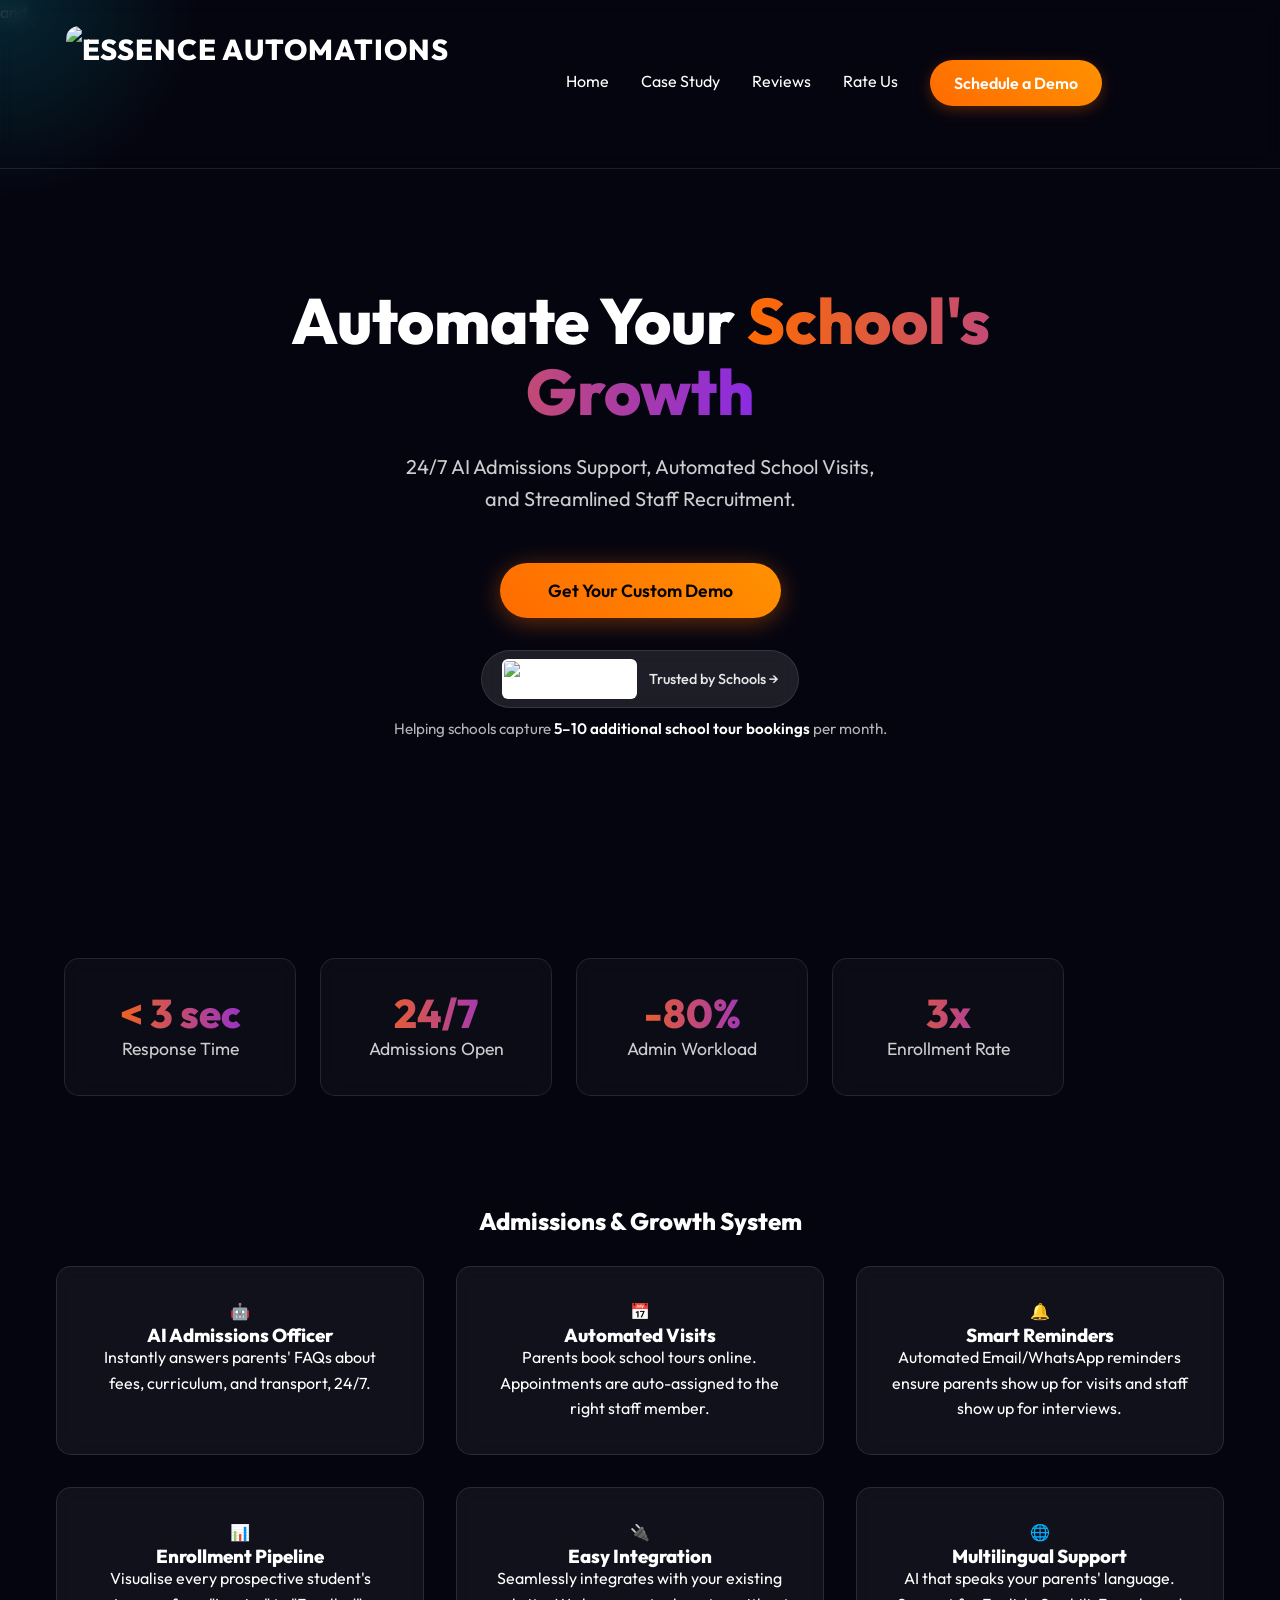
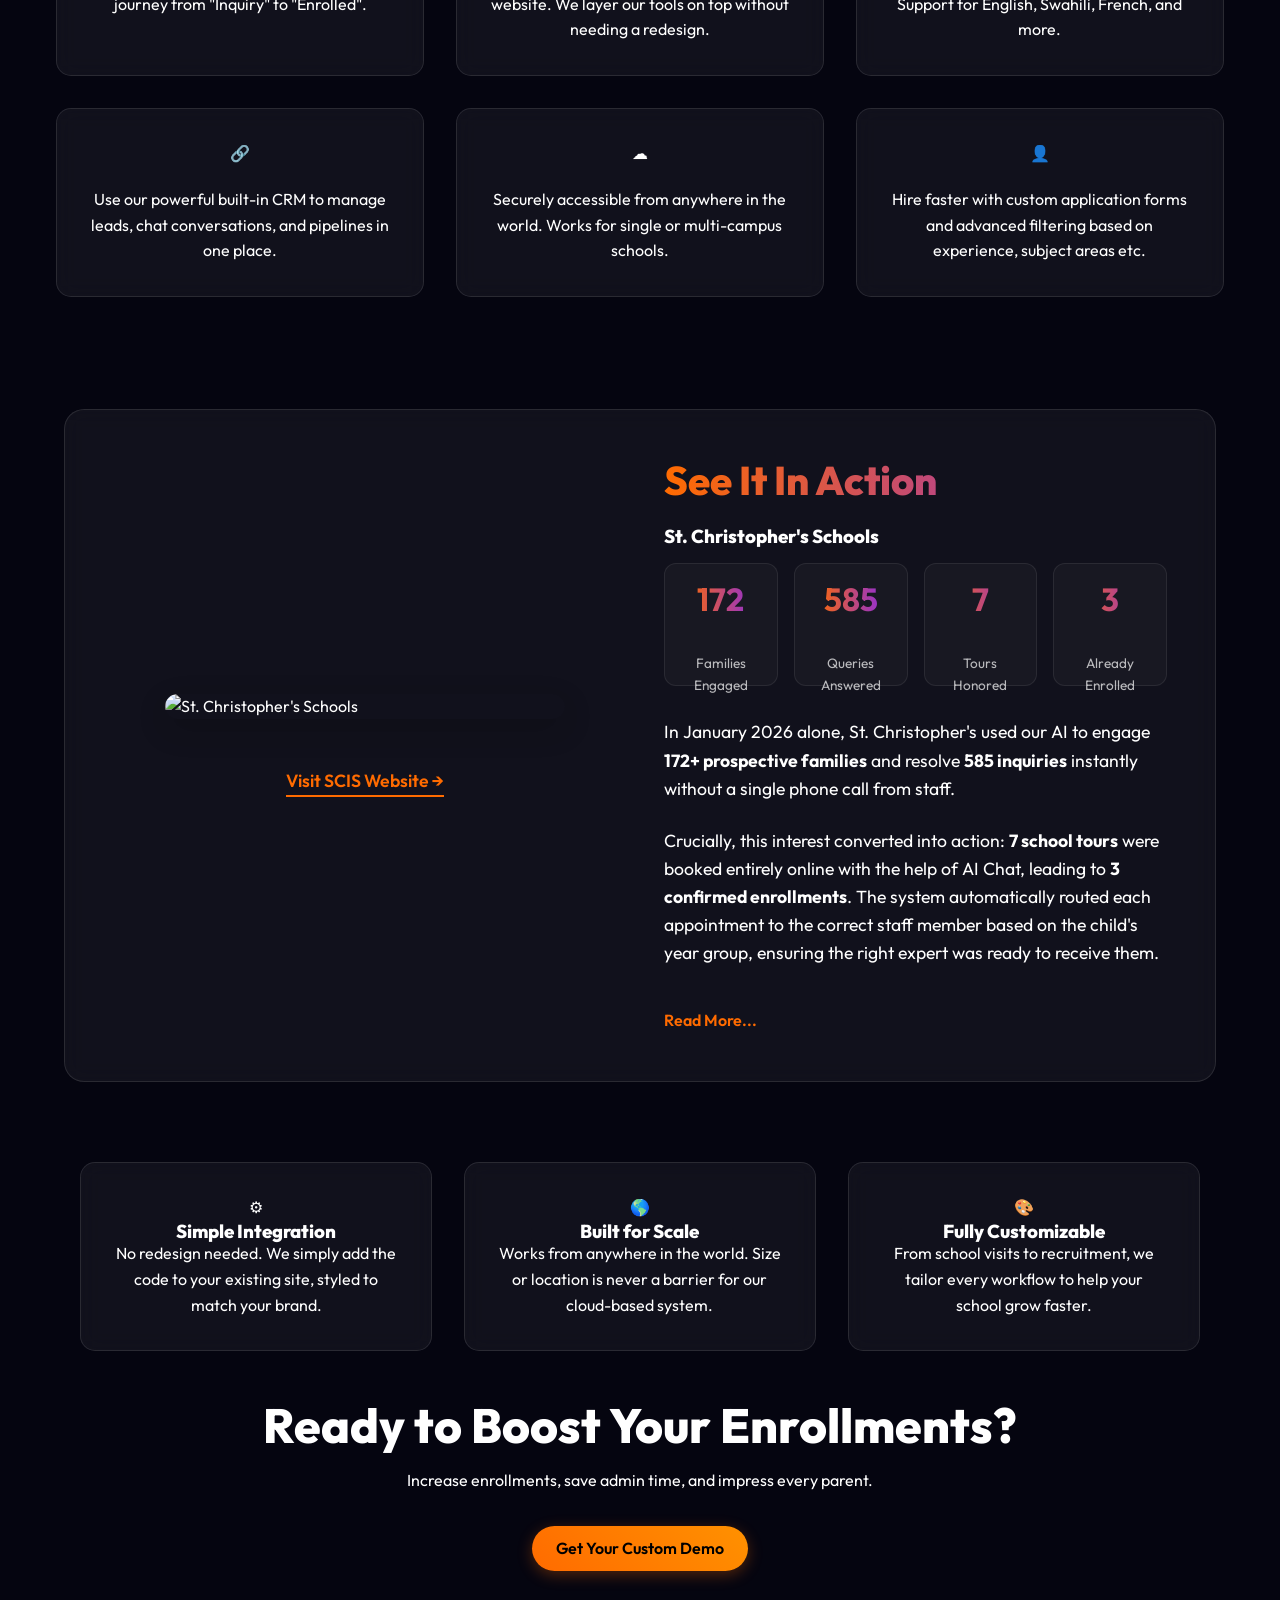
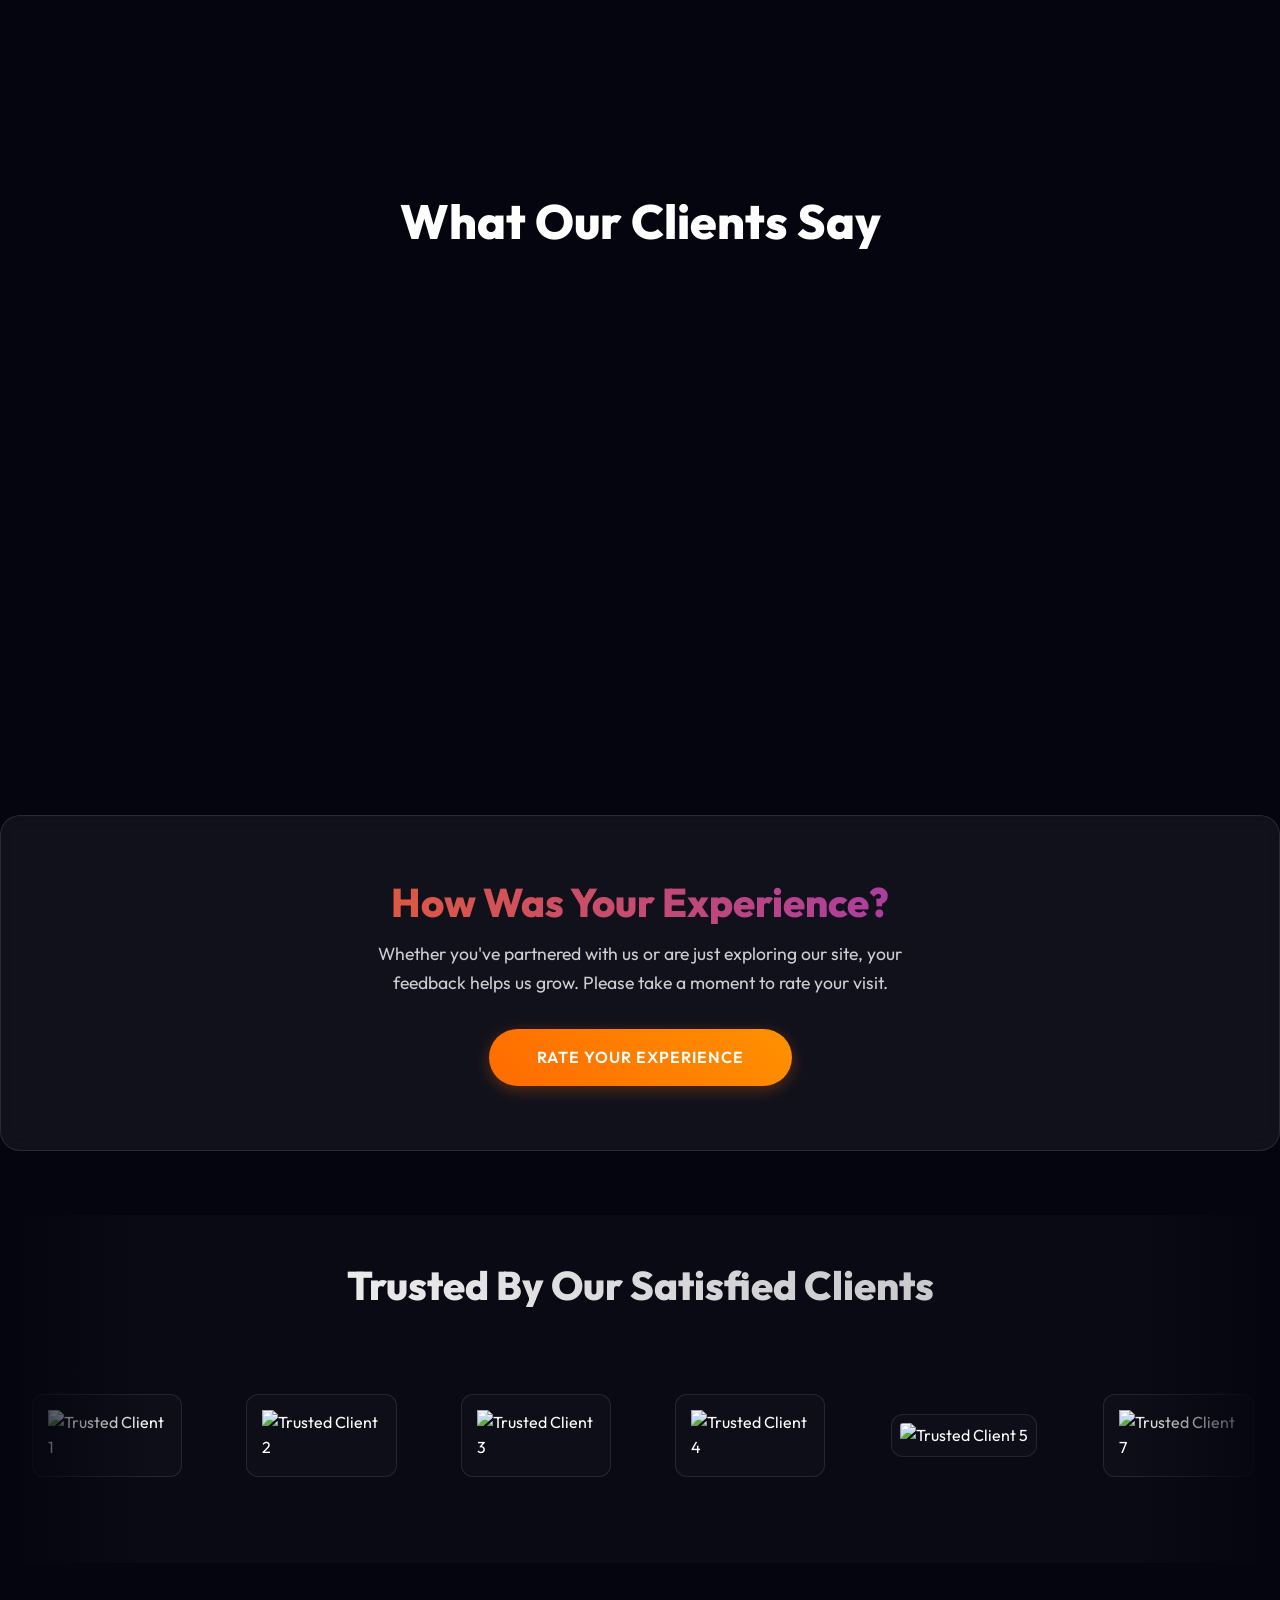
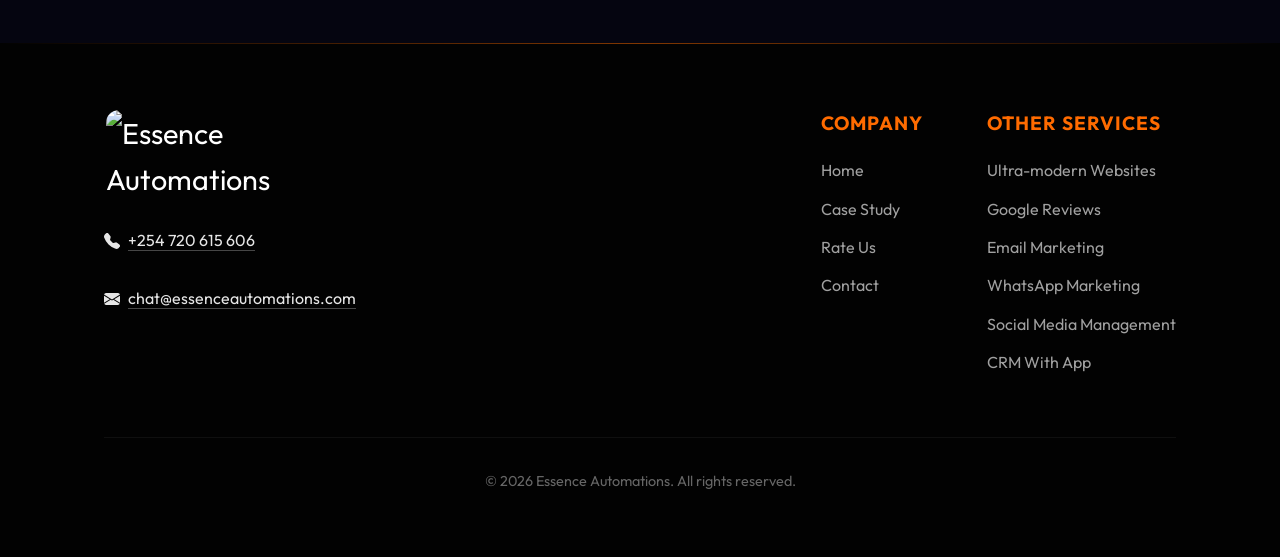
==== commit feb3e1fc: "Optimize hero stats layout: 2x2 grid on mobile, 4x1 on desktop" ====
--- a/index.html
+++ b/index.html
@@ -24,7 +24,7 @@
     <meta property="og:image" content="https://essenceautomations.com/social-share.png">
     <meta property="og:url" content="https://essenceautomations.com/schools-solution.html">
     <link rel="icon" type="image/png" href="favicon.png">
-    <link rel="stylesheet" href="style.css?v=73">
+    <link rel="stylesheet" href="style.css?v=74">
     <link rel="preconnect" href="https://fonts.googleapis.com">
     <link rel="preconnect" href="https://fonts.gstatic.com" crossorigin>
     <link href="https://fonts.googleapis.com/css2?family=Outfit:wght@300;400;600;800&display=swap" rel="stylesheet">
--- a/style.css
+++ b/style.css
@@ -421,6 +421,22 @@
 }
 
 
+
+
+/* Hero Stats Grid Override */
+.stats-section .grid-container {
+    display: grid !important;
+    grid-template-columns: repeat(2, 1fr) !important;
+    gap: 1.5rem;
+    justify-content: center;
+    max-width: 1000px;
+}
+
+@media (min-width: 769px) {
+    .stats-section .grid-container {
+        grid-template-columns: repeat(4, 1fr) !important;
+    }
+}
 
 /* About Section */
 .about {
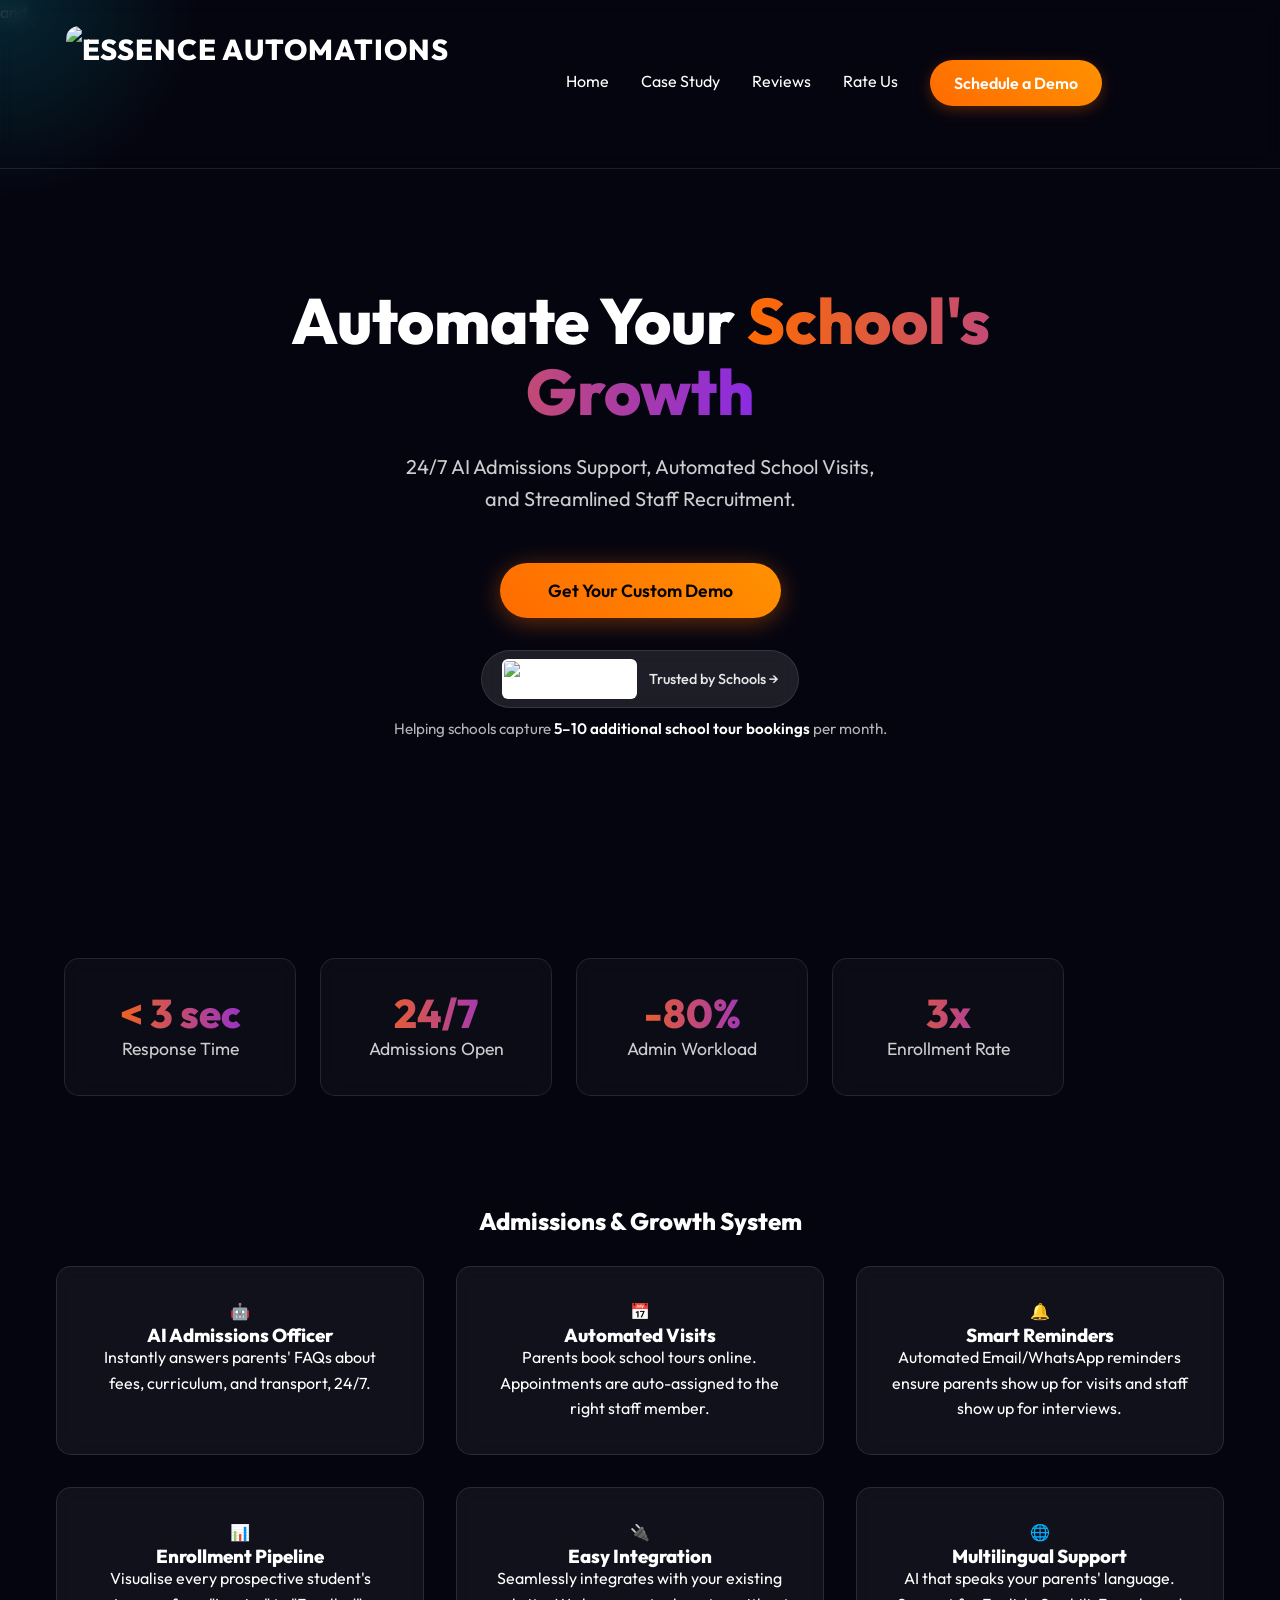
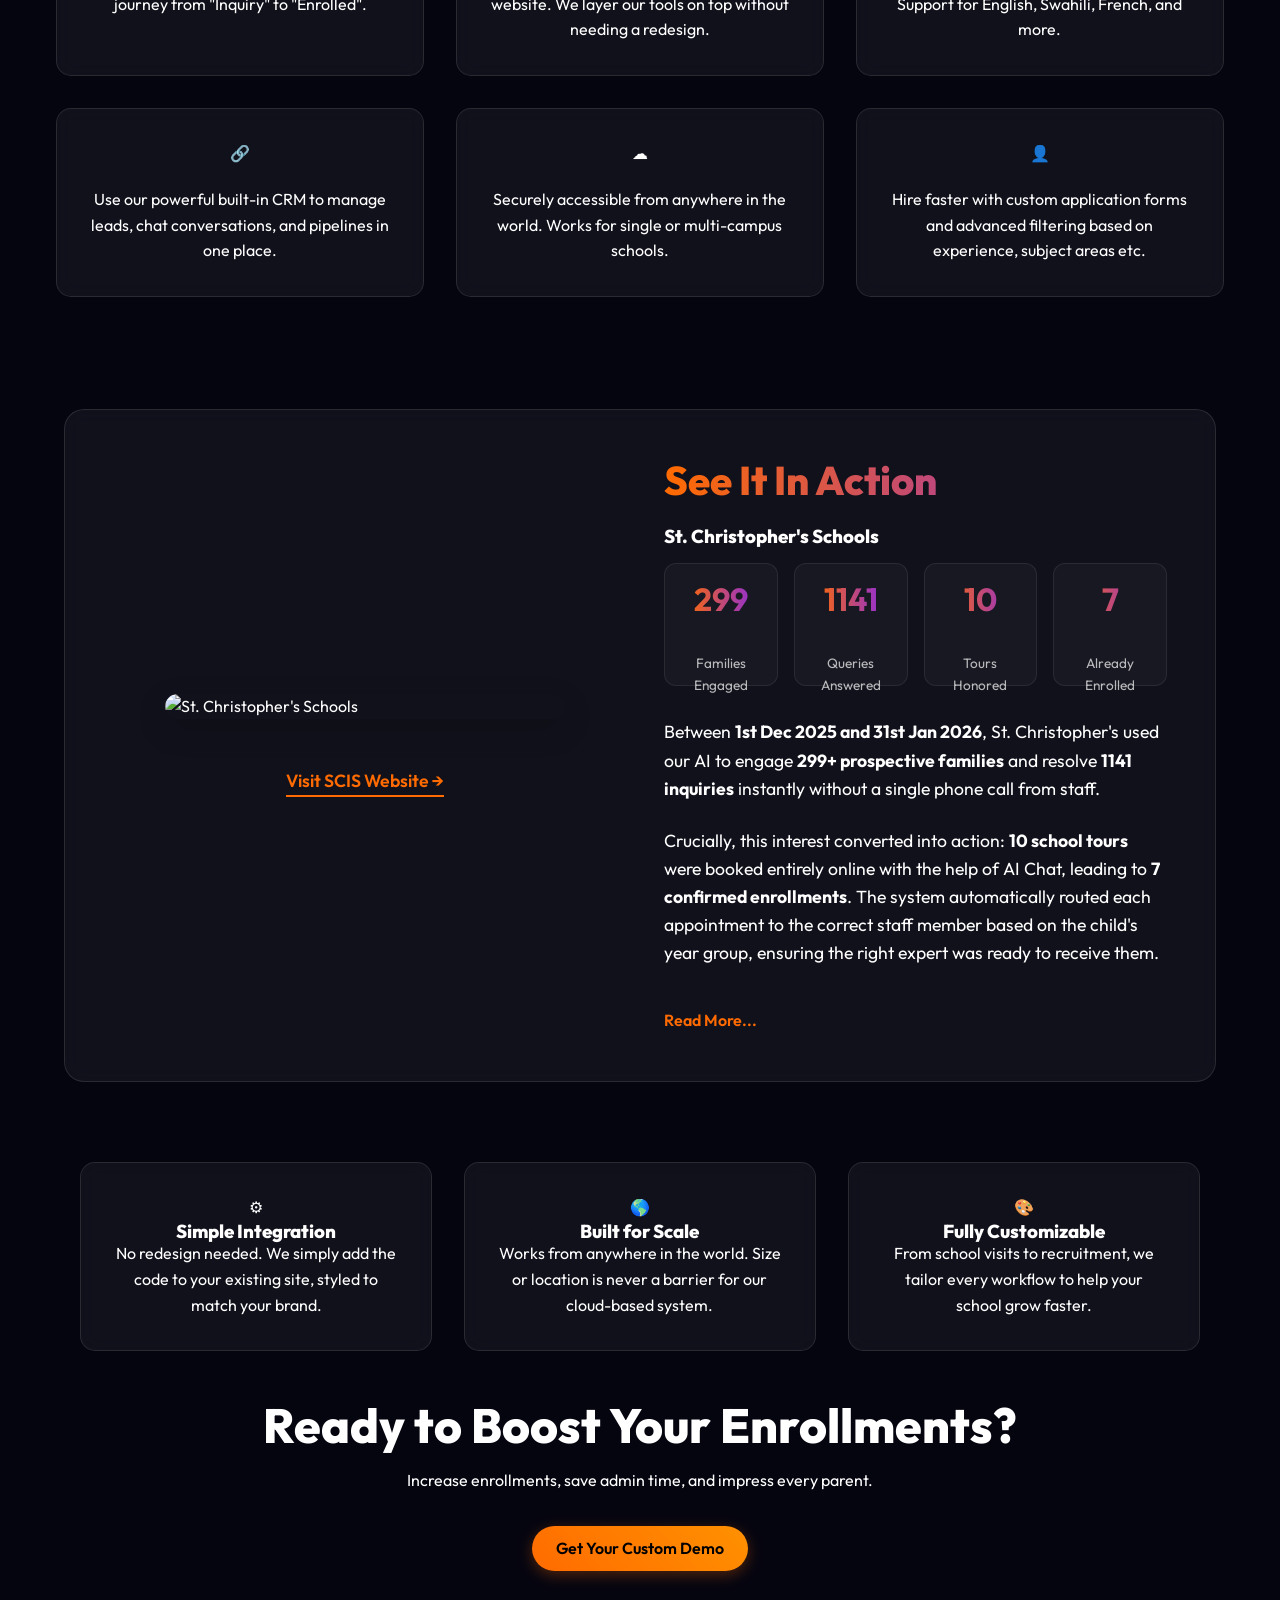
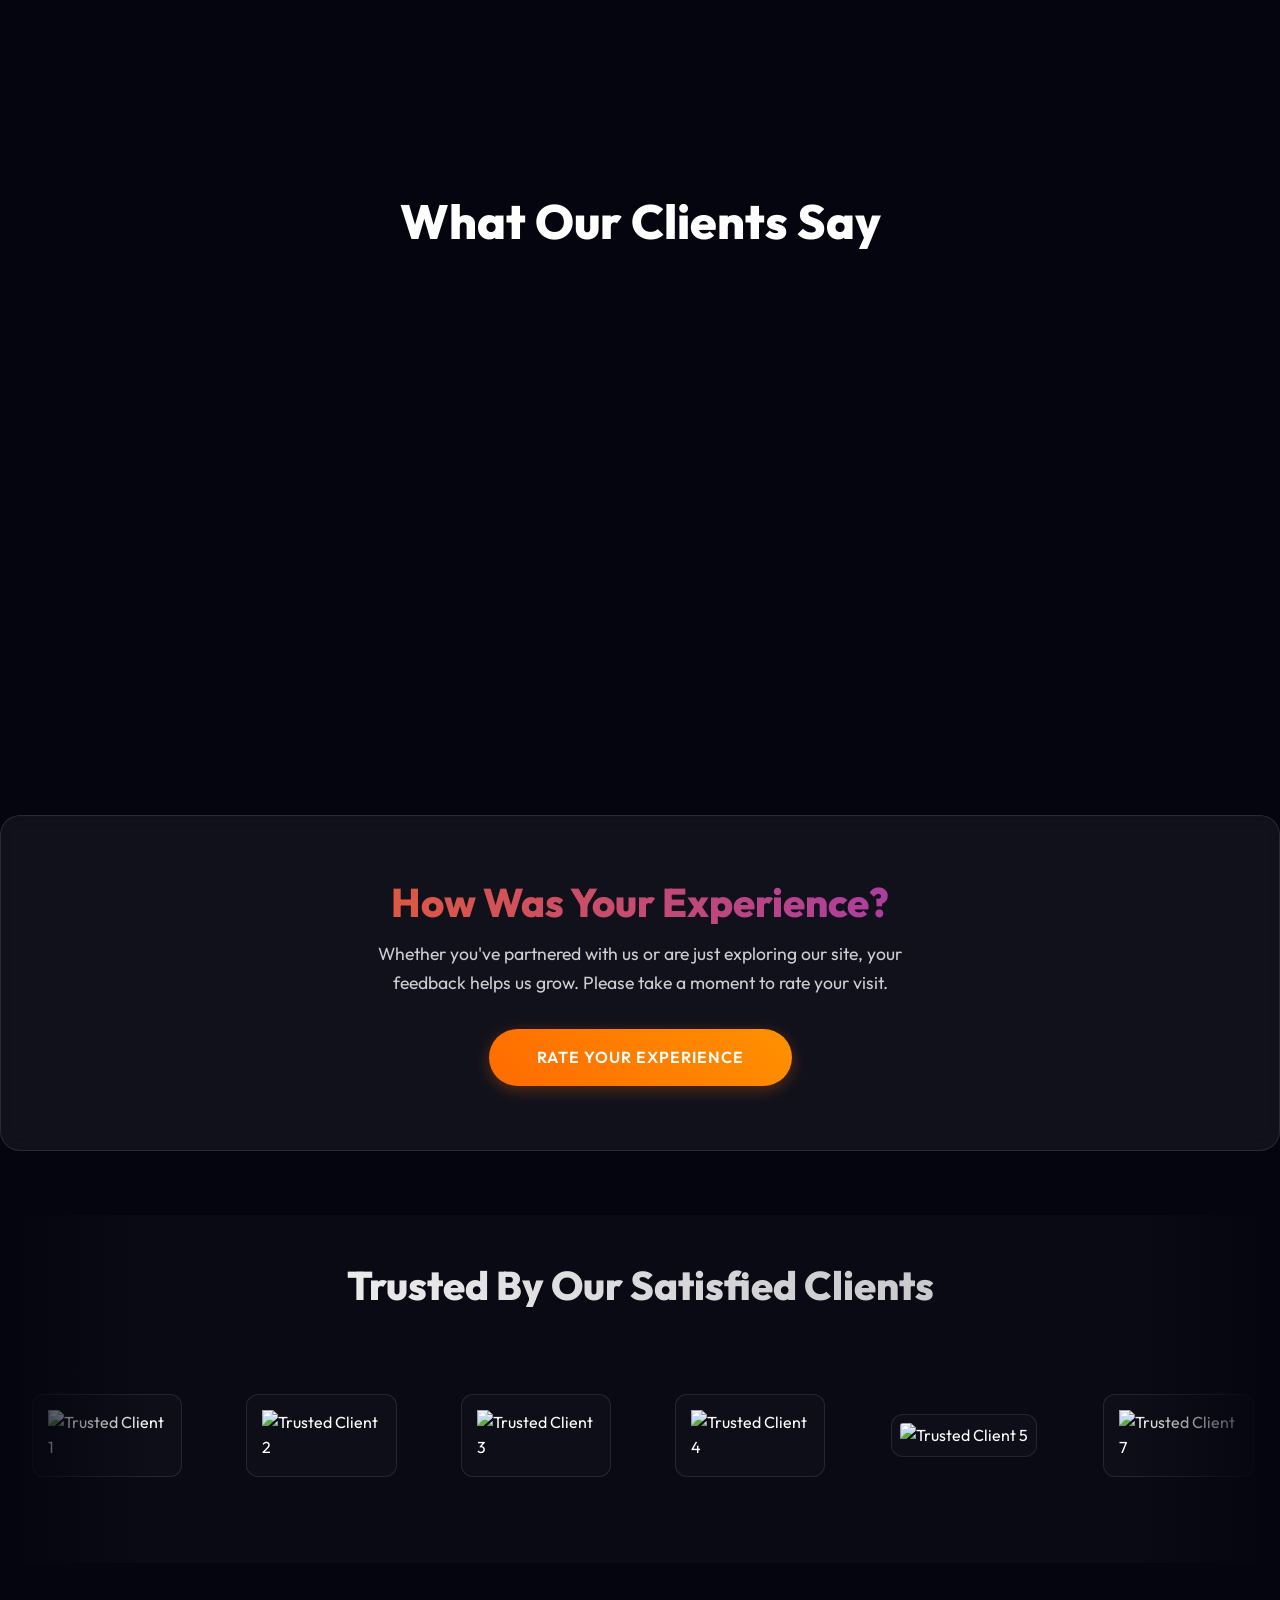
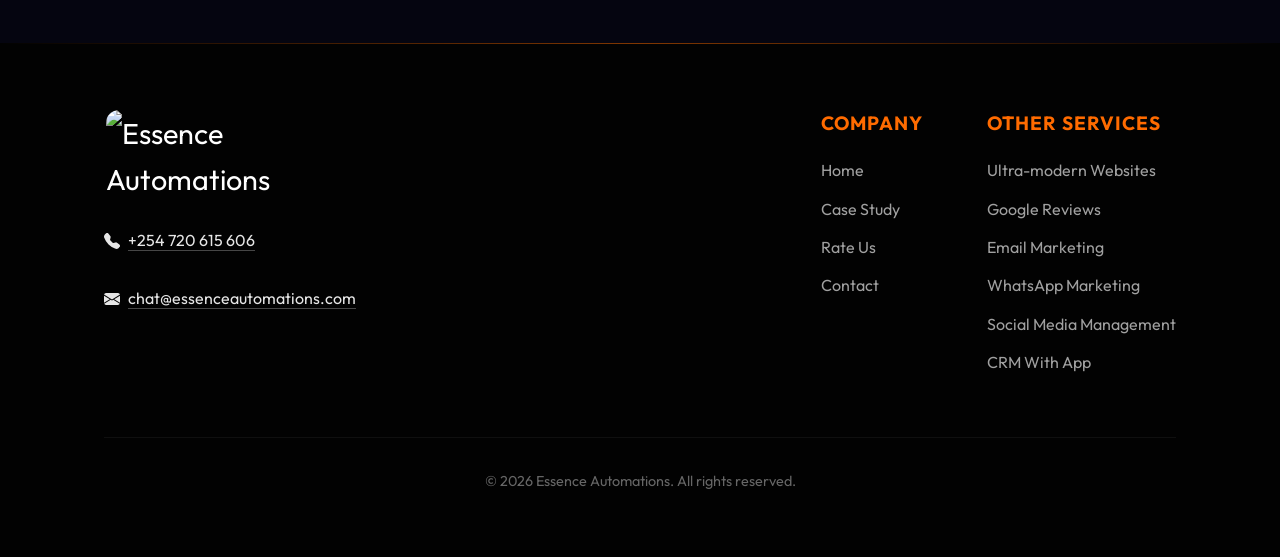
==== commit bb71a1bf: "Update stats with Dec 2025 - Jan 2026 data: 299 families, 1141 queries, 10 tours, 7 enrollments" ====
--- a/index.html
+++ b/index.html
@@ -244,35 +244,36 @@
                     <h3 style="margin-bottom: 1rem;">St. Christopher's Schools</h3>
                     <div class="case-study-stats-grid">
                         <div class="case-study-stat-card">
-                            <h4 class="gradient-text">172</h4>
+                            <h4 class="gradient-text">299</h4>
                             <p>Families Engaged</p>
                         </div>
                         <div class="case-study-stat-card">
-                            <h4 class="gradient-text">585</h4>
+                            <h4 class="gradient-text">1141</h4>
                             <p>Queries Answered</p>
                         </div>
 
+                        <div class="case-study-stat-card">
+                            <h4 class="gradient-text">10</h4>
+                            <p>Tours Honored</p>
+                        </div>
                         <div class="case-study-stat-card">
                             <h4 class="gradient-text">7</h4>
-                            <p>Tours Honored</p>
-                        </div>
-                        <div class="case-study-stat-card">
-                            <h4 class="gradient-text">3</h4>
                             <p>Already Enrolled</p>
                         </div>
                     </div>
 
                     <p style="margin-bottom: 1.5rem; font-size: 1.1rem; line-height: 1.6;">
-                        In January 2026 alone, St. Christopher's used our AI to engage <strong>172+
+                        Between <strong>1st Dec 2025 and 31st Jan 2026</strong>, St. Christopher's used our AI to engage
+                        <strong>299+
                             prospective
                             families</strong>
-                        and resolve <strong>585 inquiries</strong> instantly without a single phone call from staff.
+                        and resolve <strong>1141 inquiries</strong> instantly without a single phone call from staff.
                     </p>
 
                     <p style="margin-bottom: 1.5rem; font-size: 1.1rem; line-height: 1.6;">Crucially, this interest
-                        converted into action: <strong>7
+                        converted into action: <strong>10
                             school tours</strong> were booked entirely online with the help of AI Chat, leading to
-                        <strong>3 confirmed enrollments</strong>. The system
+                        <strong>7 confirmed enrollments</strong>. The system
                         automatically routed each
                         appointment to the correct staff member based on the child's year group, ensuring the right
                         expert
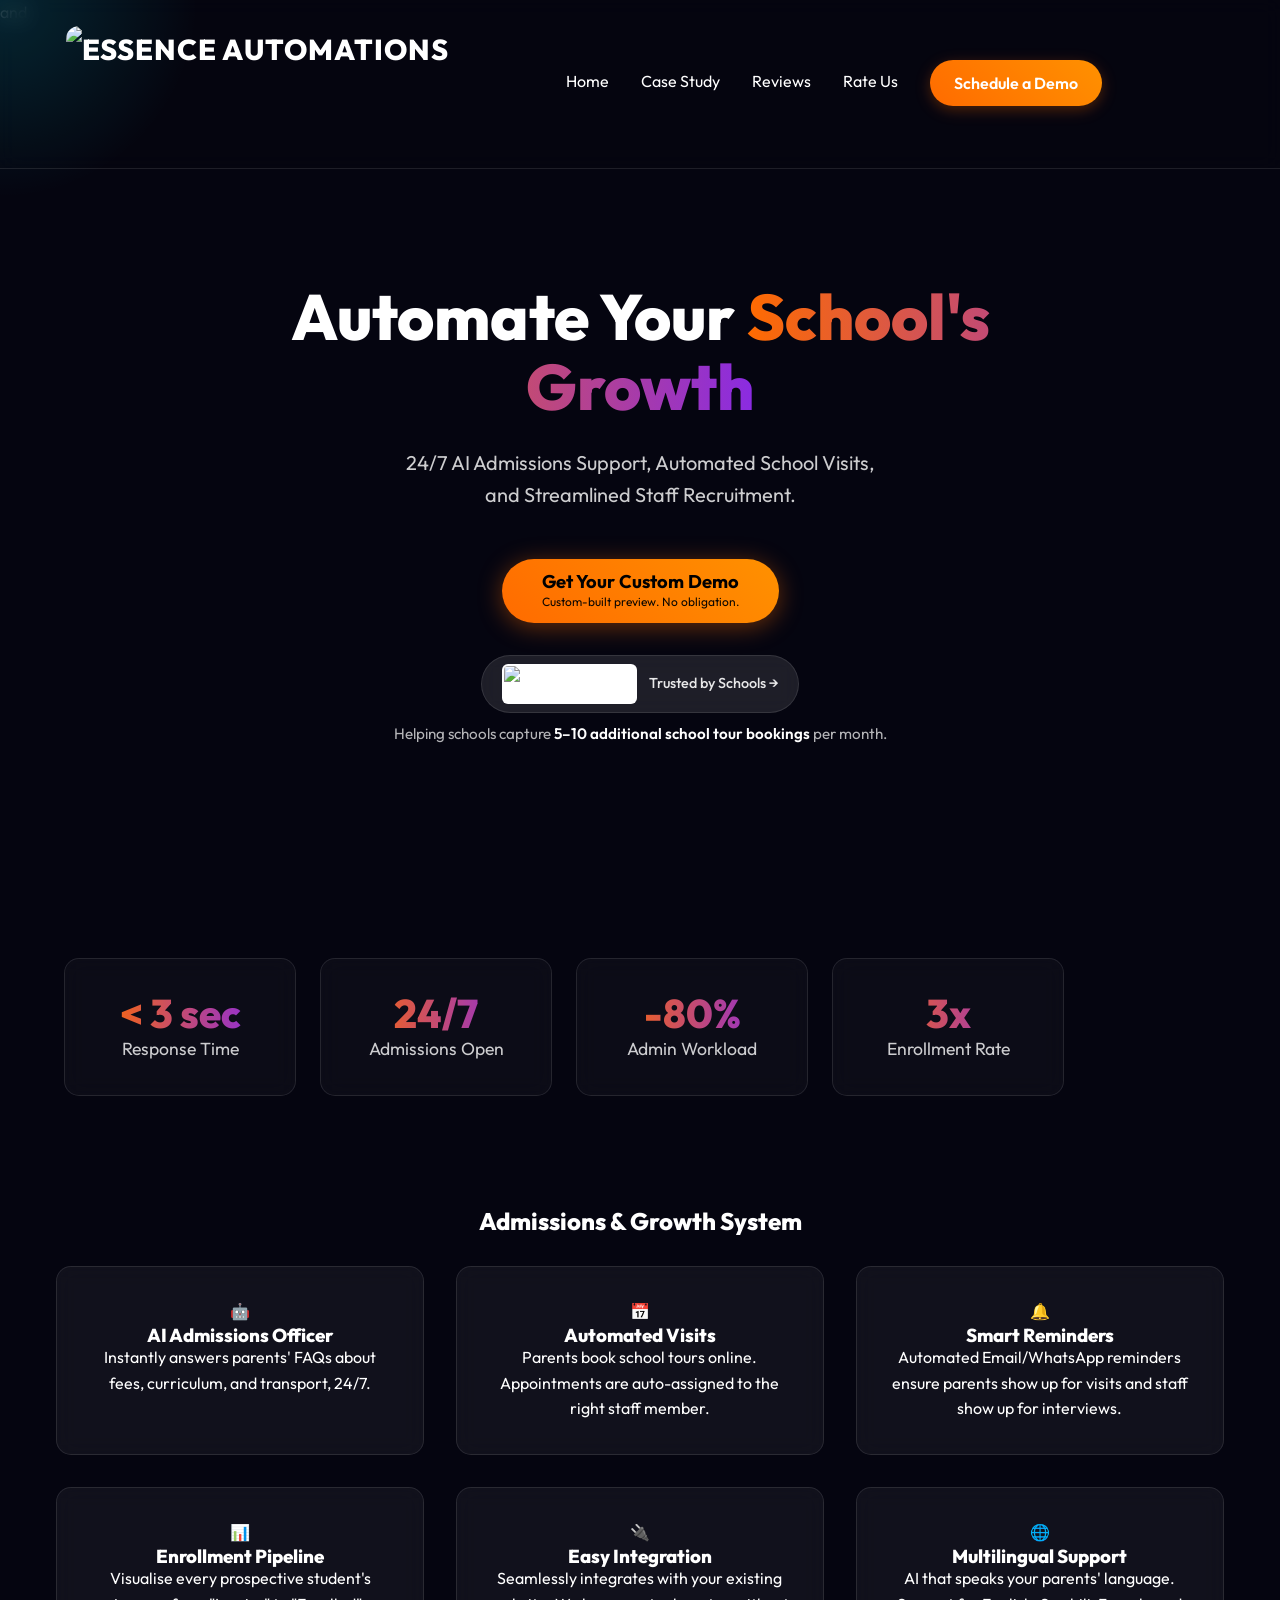
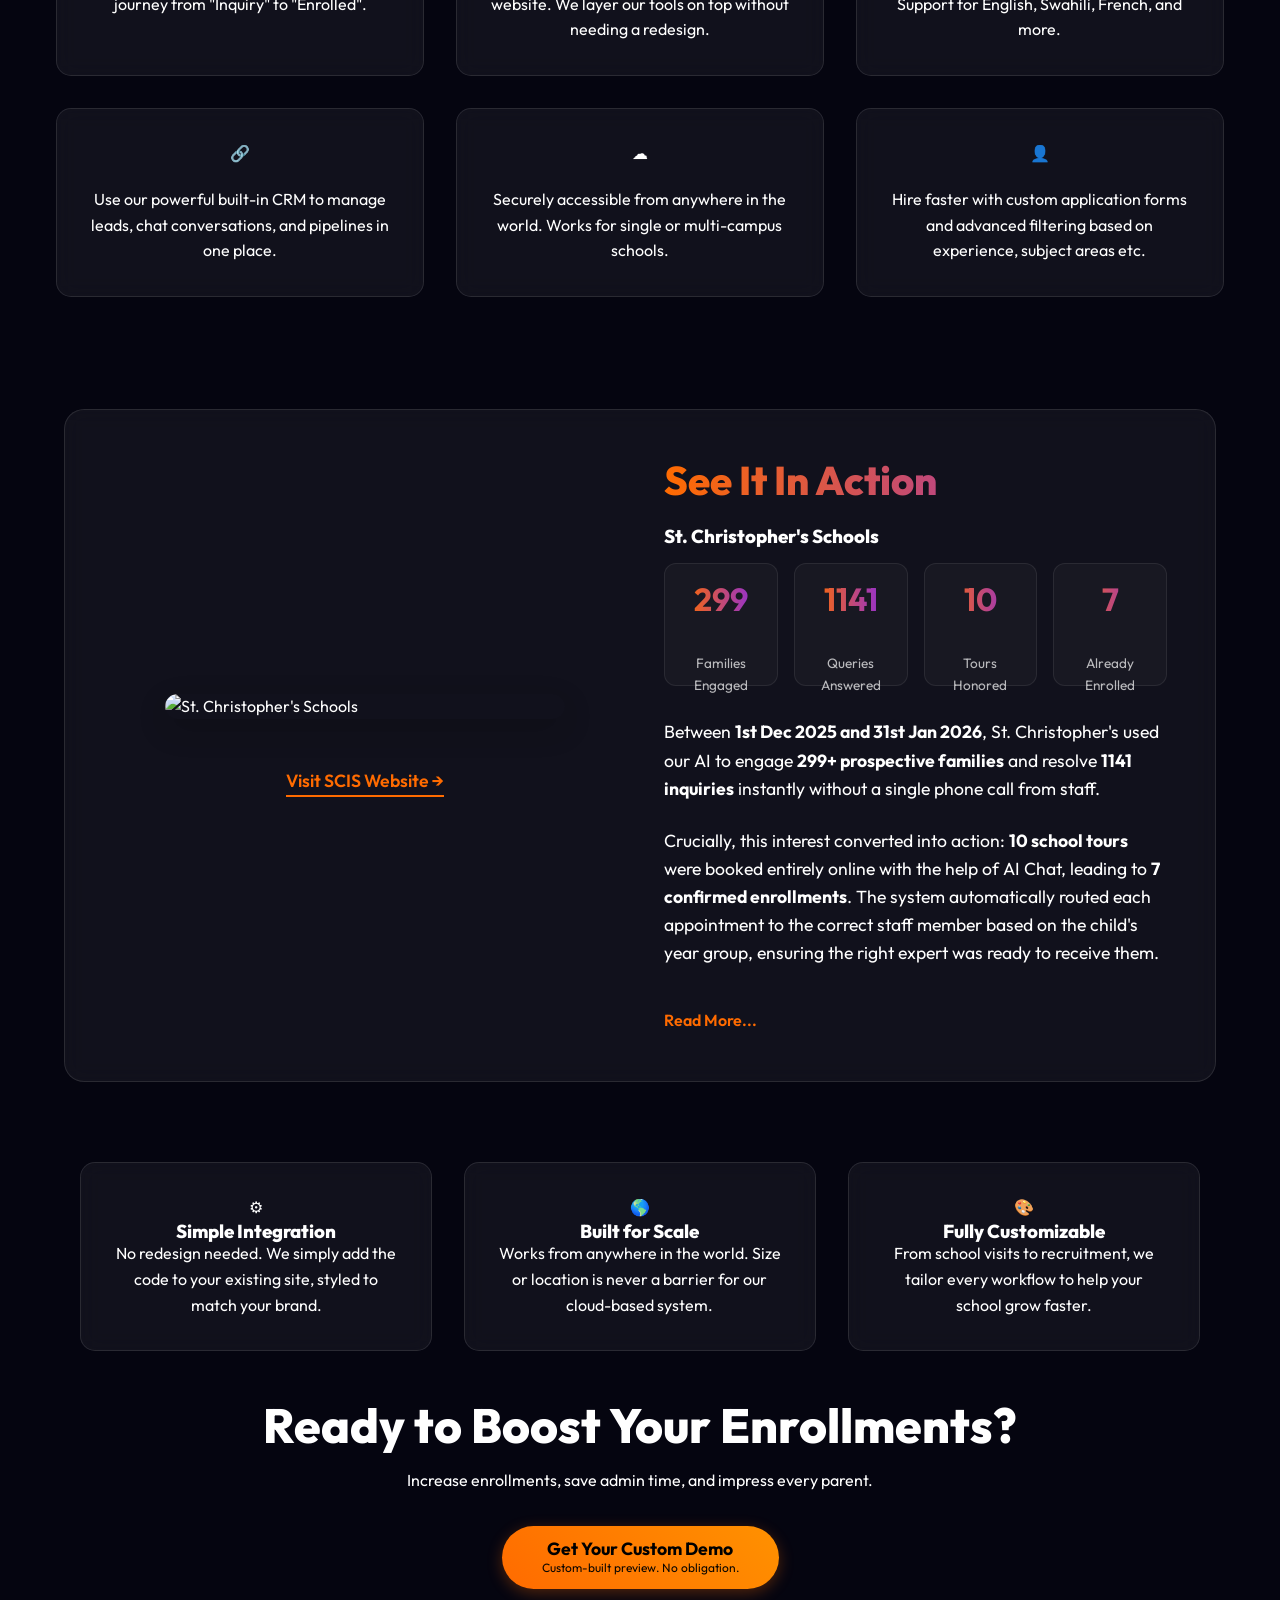
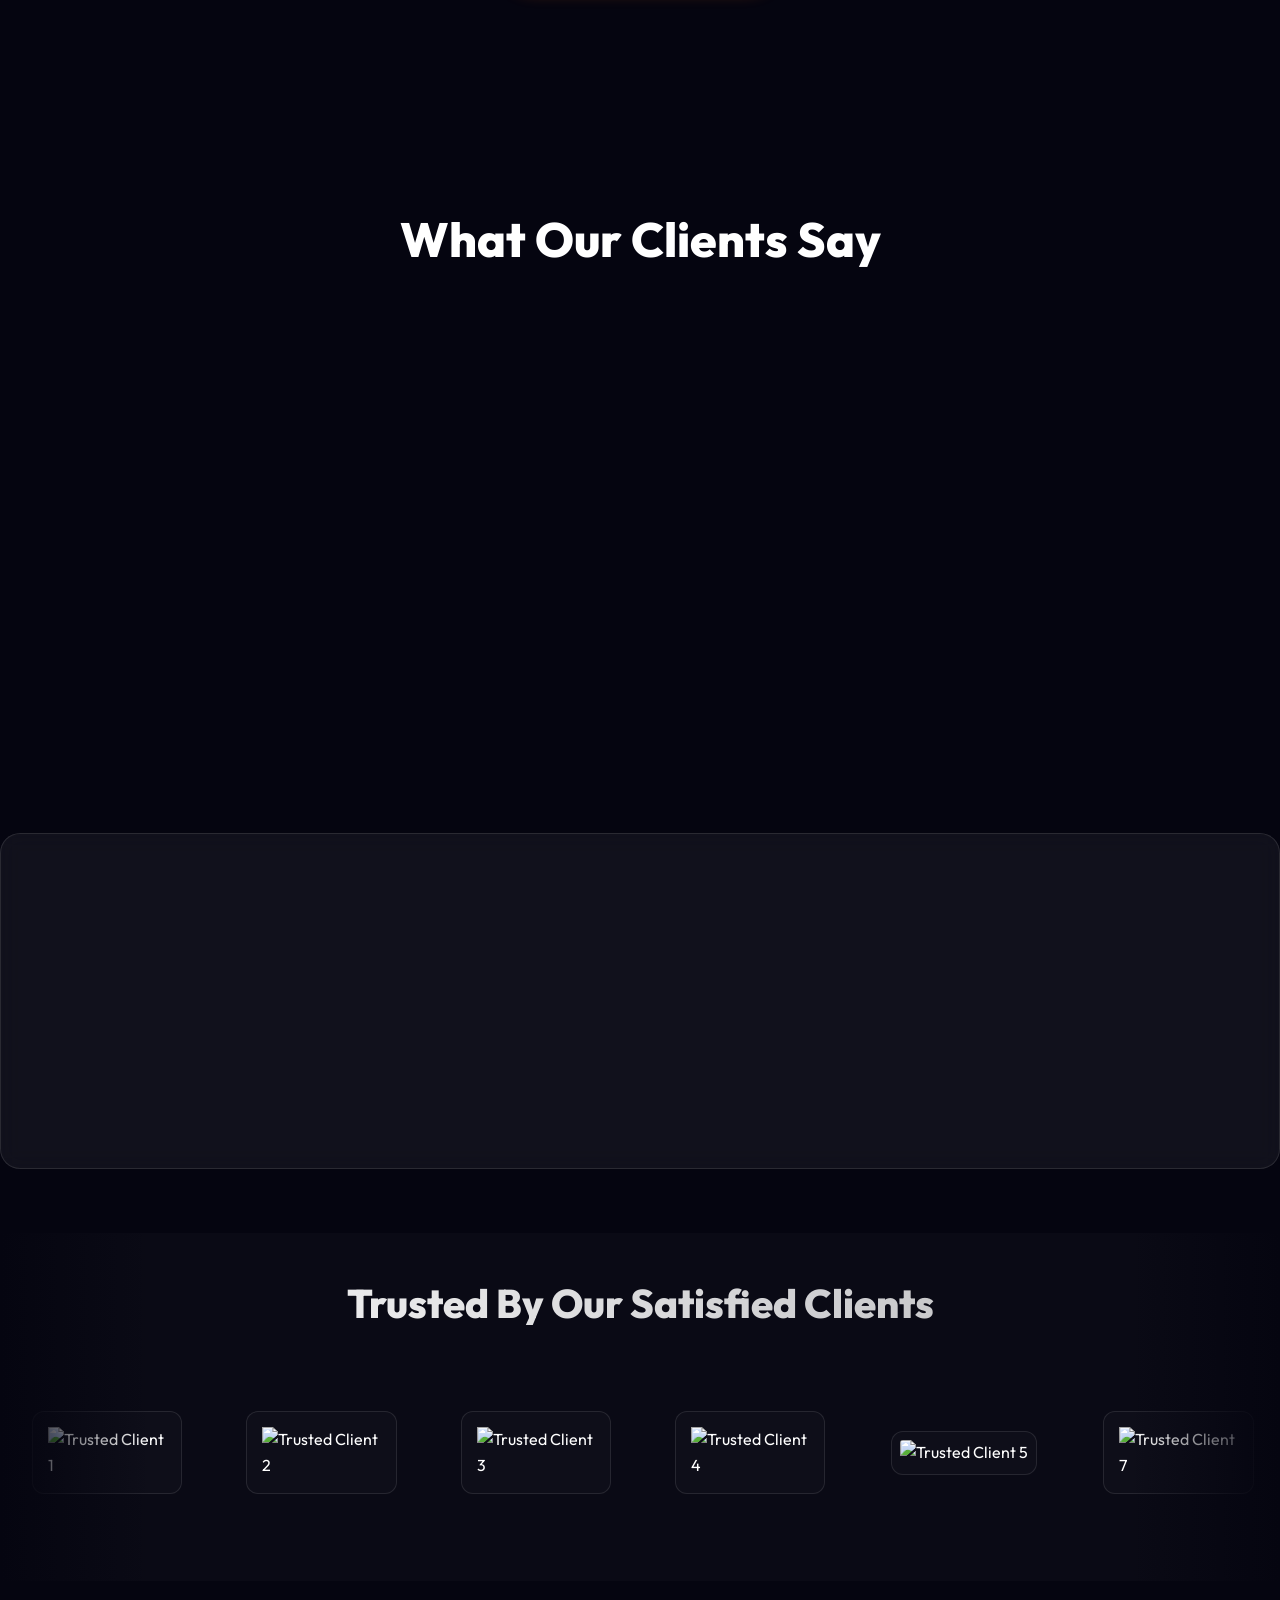
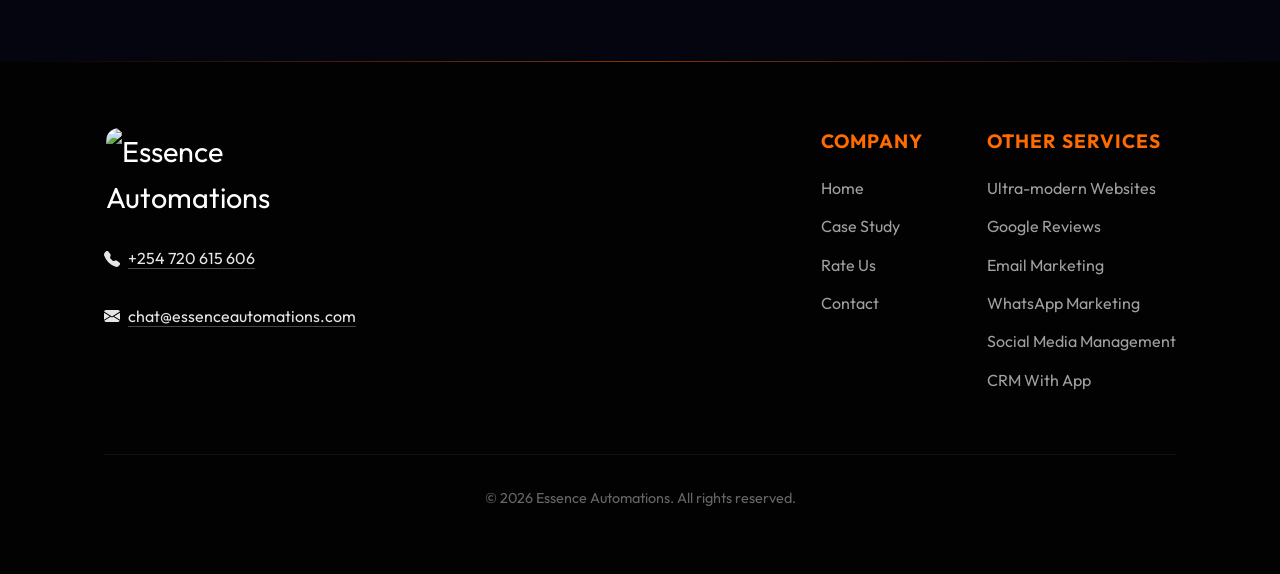
==== commit ed659644: "Add subtext 'Custom-built preview. No obligation' to CTA buttons" ====
--- a/index.html
+++ b/index.html
@@ -101,9 +101,11 @@
                     <!-- Primary CTA -->
                     <button onclick="showServicesPopup('School Growth System')" class="btn-primary"
                         data-ga-category="Schools Hero" data-ga-label="Get Your Custom Demo (Top)"
-                        style="border:none; cursor:pointer; font-family: inherit; font-size: 1.1rem; padding: 1rem 3rem; box-shadow: 0 4px 25px rgba(255, 107, 0, 0.4);">Get
-                        Your Custom
-                        Demo</button>
+                        style="border:none; cursor:pointer; font-family: inherit; padding: 0.8rem 2.5rem; box-shadow: 0 4px 25px rgba(255, 107, 0, 0.4); display: flex; flex-direction: column; align-items: center; line-height: 1.2;">
+                        <span style="font-size: 1.15rem; font-weight: 700;">Get Your Custom Demo</span>
+                        <span style="font-size: 0.75rem; font-weight: 400; opacity: 0.95; margin-top: 2px;">Custom-built
+                            preview. No obligation.</span>
+                    </button>
 
                     <!-- Micro-Proof Section (Clickable) -->
                     <div class="hero-proof"
@@ -337,8 +339,11 @@
                 <div style="margin-top: 2rem;">
                     <button onclick="showServicesPopup('School Growth System')" class="btn-primary"
                         data-ga-category="Schools Bottom" data-ga-label="Get Your Custom Demo (Bottom)"
-                        style="border:none; cursor:pointer; font-family: inherit; font-size: 1rem;">Get Your Custom
-                        Demo</button>
+                        style="border:none; cursor:pointer; font-family: inherit; padding: 0.8rem 2.5rem; display: flex; flex-direction: column; align-items: center; line-height: 1.2; margin: 0 auto;">
+                        <span style="font-size: 1.1rem; font-weight: 700;">Get Your Custom Demo</span>
+                        <span style="font-size: 0.75rem; font-weight: 400; opacity: 0.95; margin-top: 2px;">Custom-built
+                            preview. No obligation.</span>
+                    </button>
                 </div>
             </div>
 
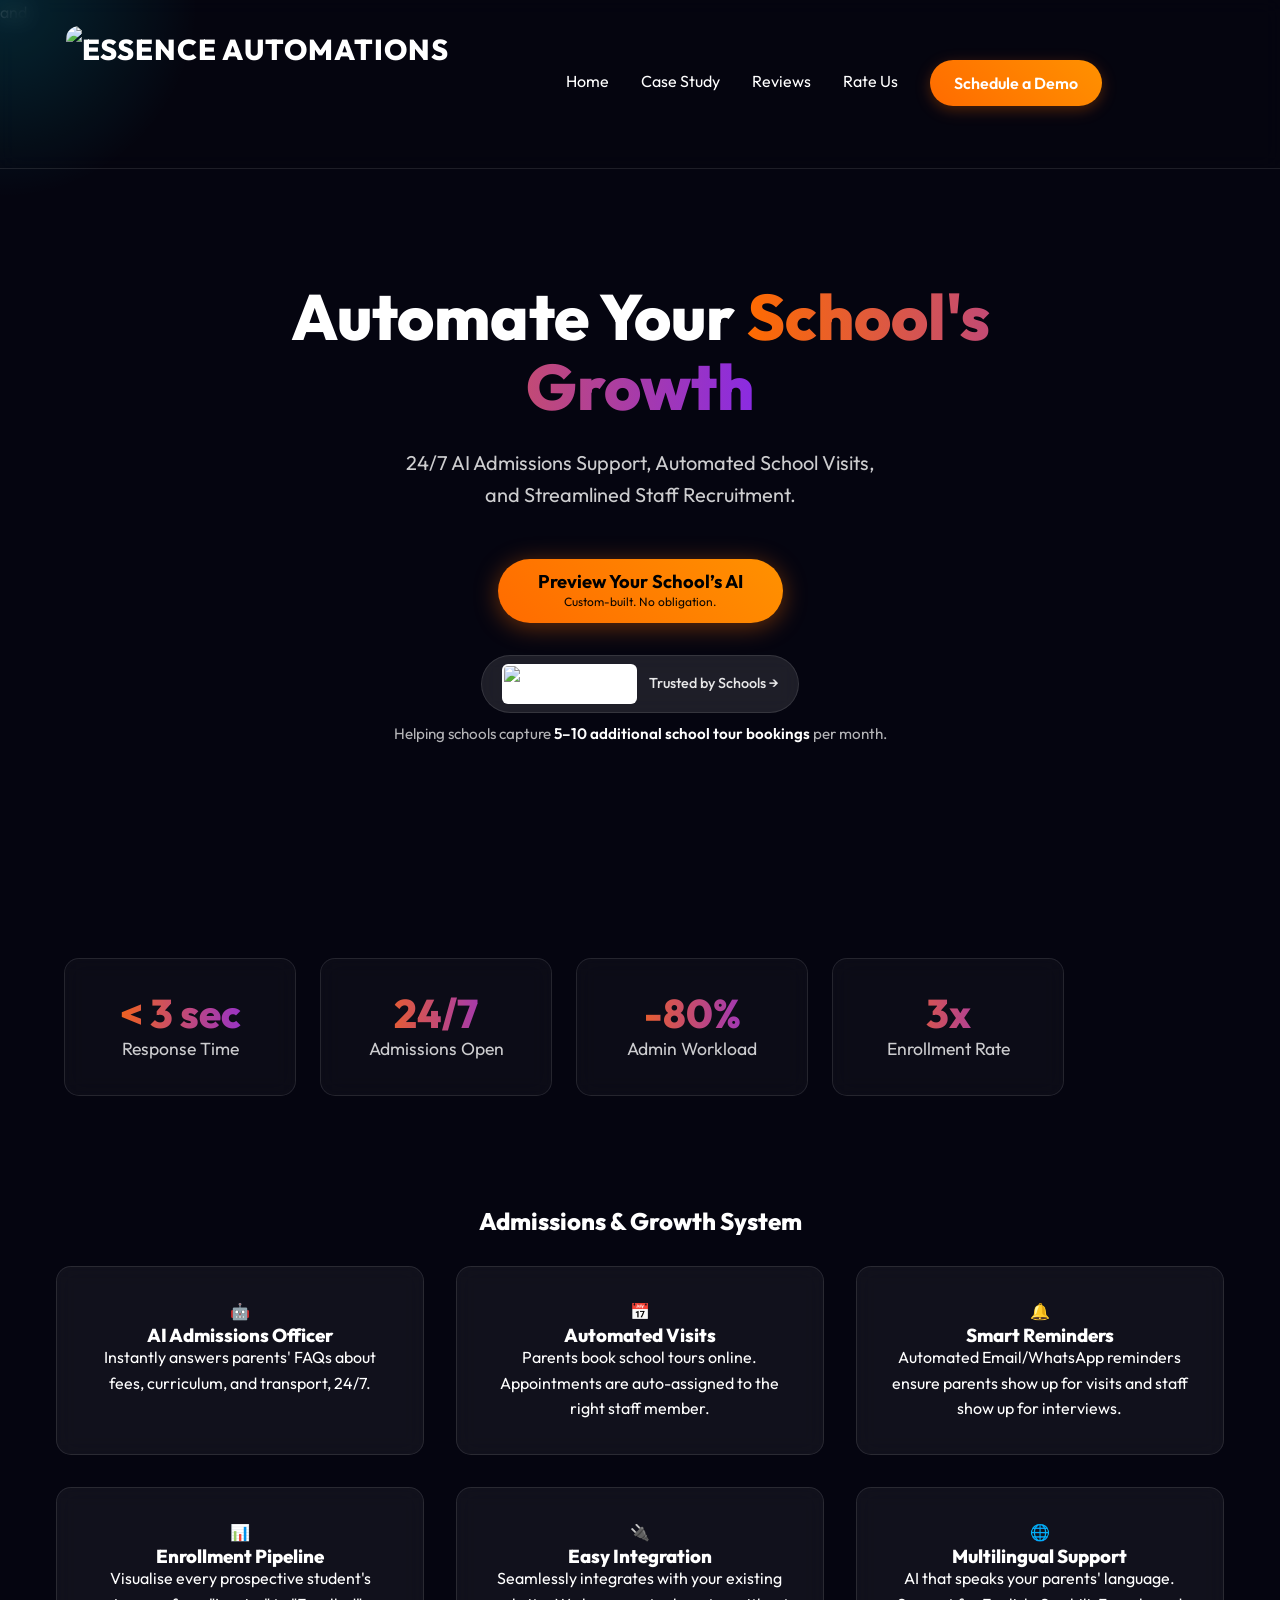
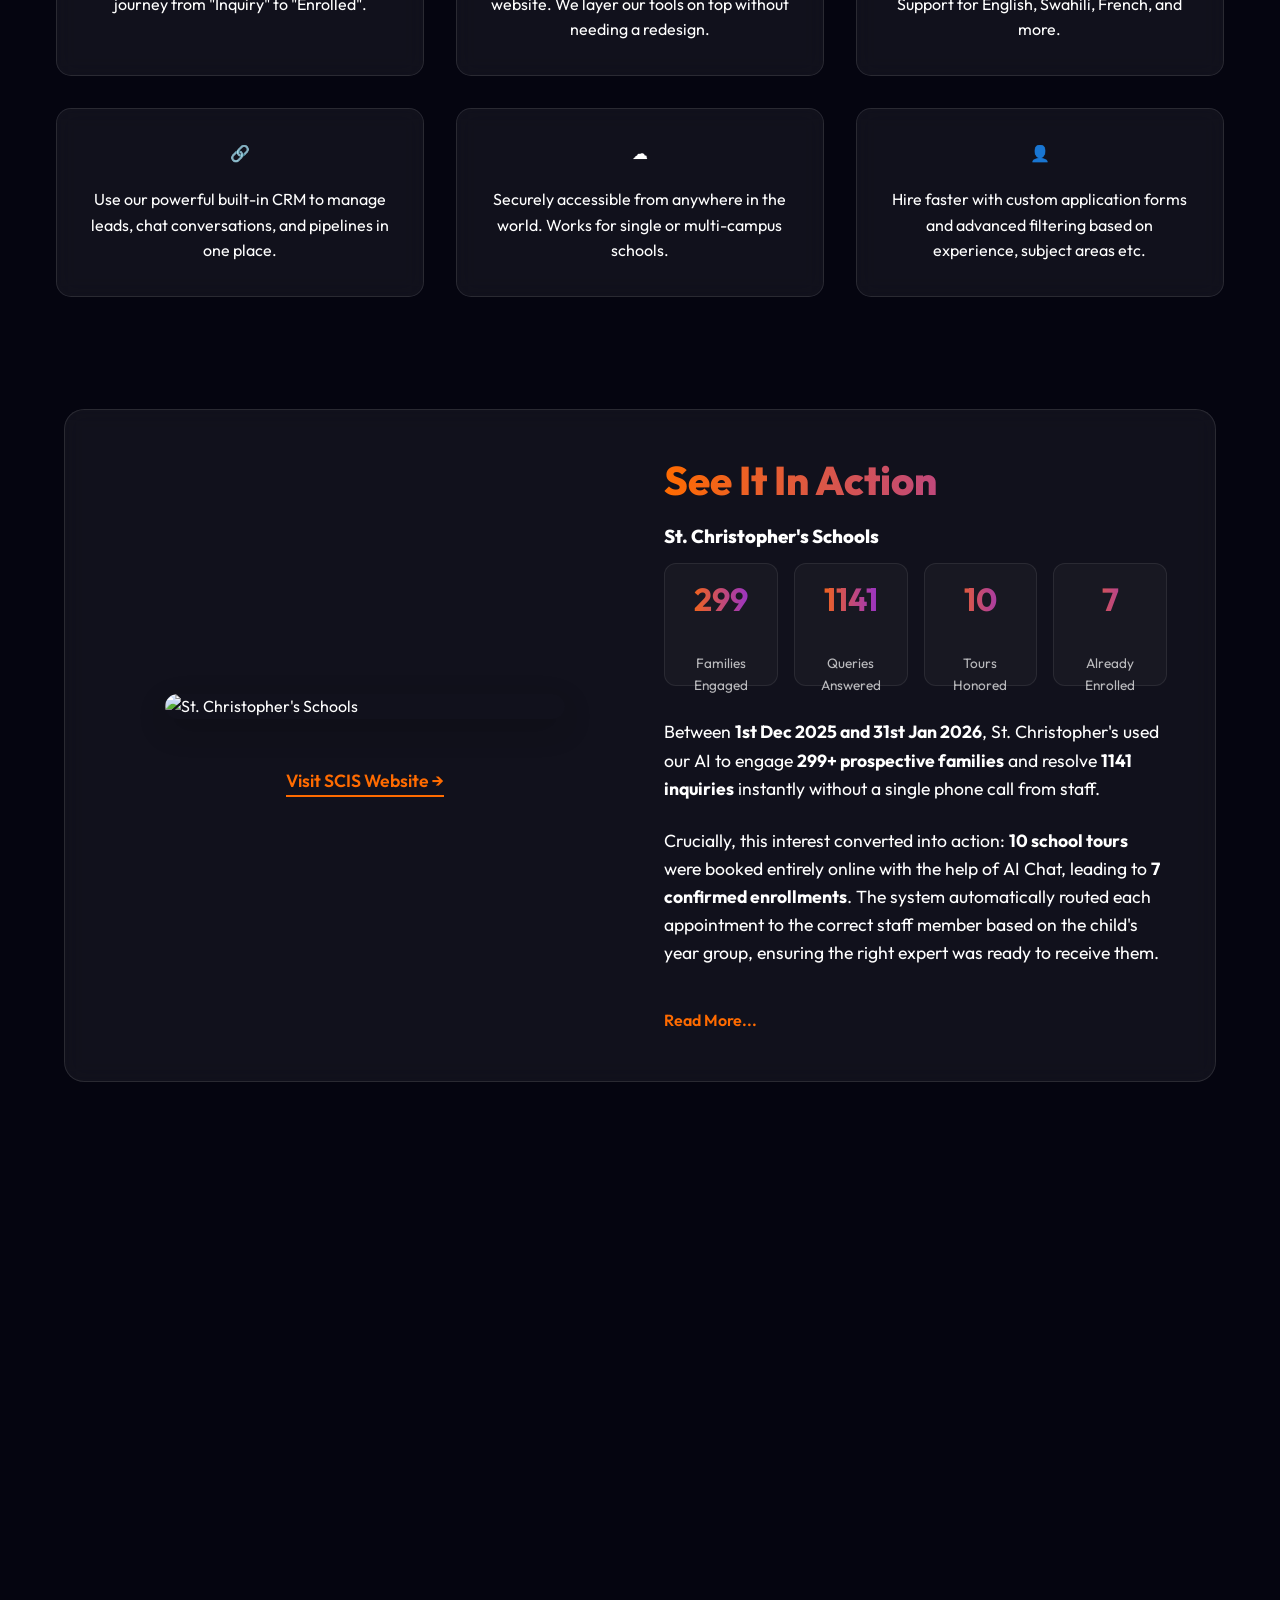
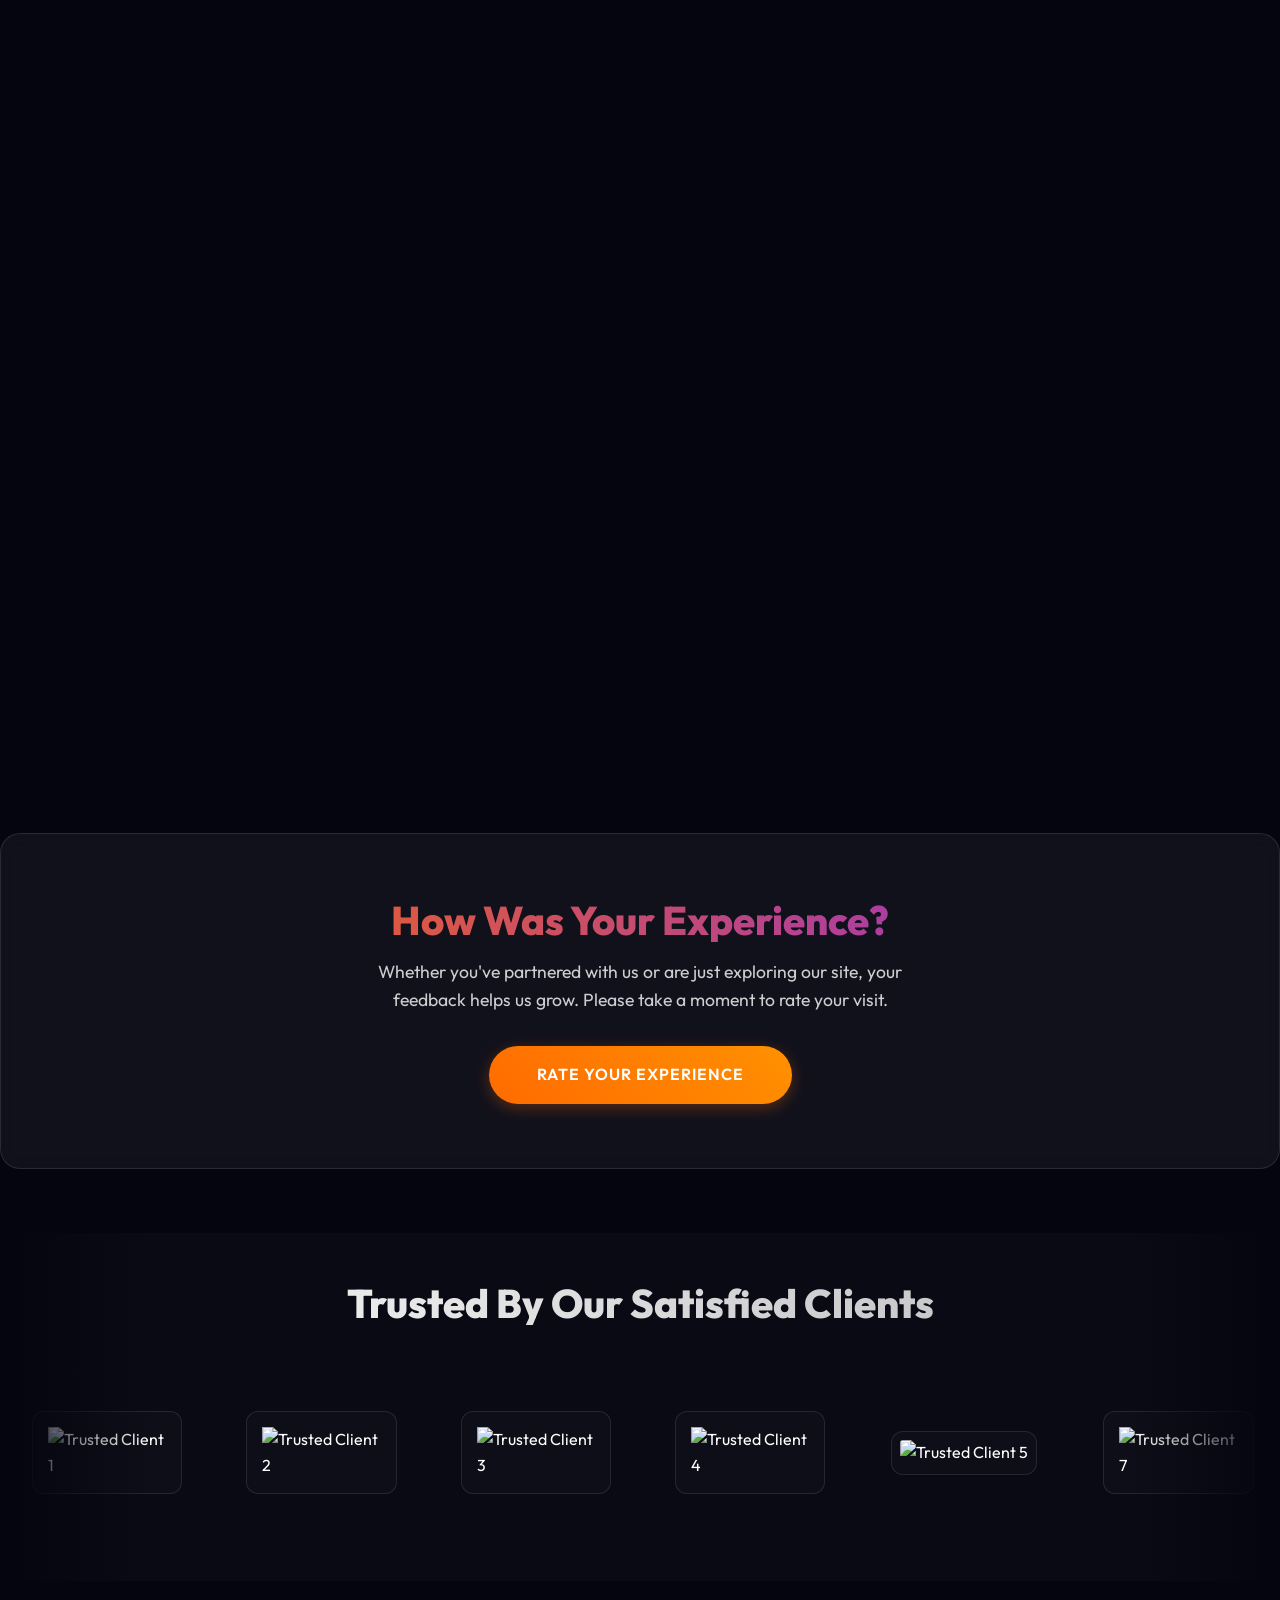
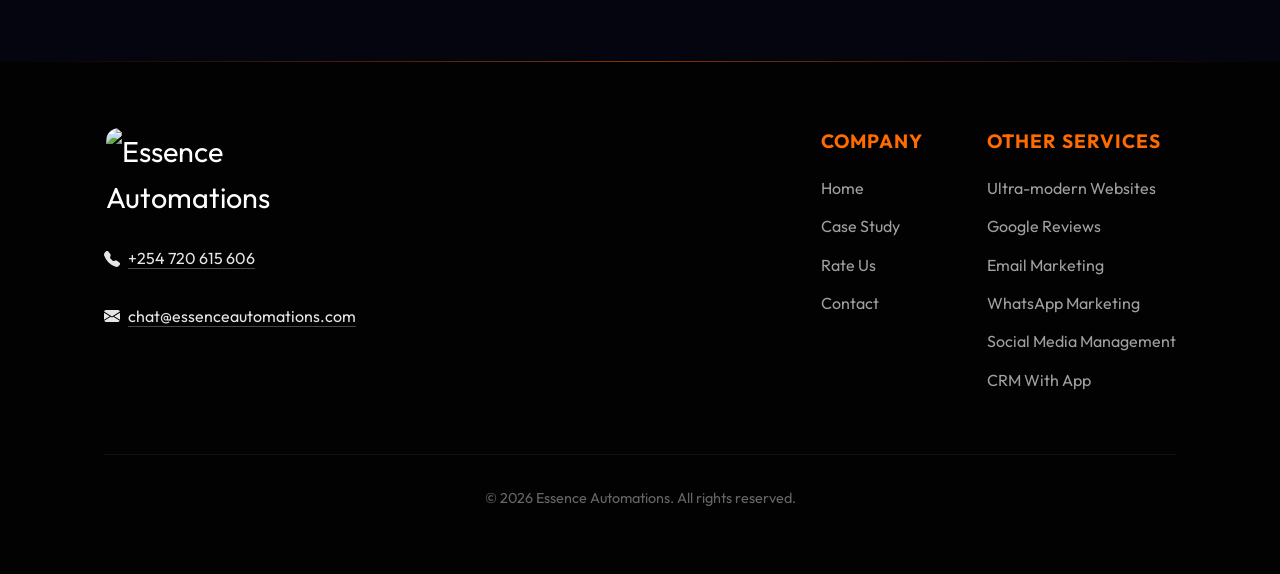
==== commit 4b04de6b: "Update CTA to 'Preview Your School’s AI' and refine subtext" ====
--- a/index.html
+++ b/index.html
@@ -100,11 +100,12 @@
                     style="margin-top: 3rem; display: flex; flex-direction: column; align-items: center; gap: 2rem;">
                     <!-- Primary CTA -->
                     <button onclick="showServicesPopup('School Growth System')" class="btn-primary"
-                        data-ga-category="Schools Hero" data-ga-label="Get Your Custom Demo (Top)"
+                        data-ga-category="Schools Hero" data-ga-label="Preview Your School's AI (Top)"
                         style="border:none; cursor:pointer; font-family: inherit; padding: 0.8rem 2.5rem; box-shadow: 0 4px 25px rgba(255, 107, 0, 0.4); display: flex; flex-direction: column; align-items: center; line-height: 1.2;">
-                        <span style="font-size: 1.15rem; font-weight: 700;">Get Your Custom Demo</span>
-                        <span style="font-size: 0.75rem; font-weight: 400; opacity: 0.95; margin-top: 2px;">Custom-built
-                            preview. No obligation.</span>
+                        <span style="font-size: 1.15rem; font-weight: 700;">Preview Your School’s AI</span>
+                        <span
+                            style="font-size: 0.75rem; font-weight: 400; opacity: 0.95; margin-top: 2px;">Custom-built.
+                            No obligation.</span>
                     </button>
 
                     <!-- Micro-Proof Section (Clickable) -->
@@ -338,11 +339,12 @@
                 <p>Increase enrollments, save admin time, and impress every parent.</p>
                 <div style="margin-top: 2rem;">
                     <button onclick="showServicesPopup('School Growth System')" class="btn-primary"
-                        data-ga-category="Schools Bottom" data-ga-label="Get Your Custom Demo (Bottom)"
+                        data-ga-category="Schools Bottom" data-ga-label="Preview Your School's AI (Bottom)"
                         style="border:none; cursor:pointer; font-family: inherit; padding: 0.8rem 2.5rem; display: flex; flex-direction: column; align-items: center; line-height: 1.2; margin: 0 auto;">
-                        <span style="font-size: 1.1rem; font-weight: 700;">Get Your Custom Demo</span>
-                        <span style="font-size: 0.75rem; font-weight: 400; opacity: 0.95; margin-top: 2px;">Custom-built
-                            preview. No obligation.</span>
+                        <span style="font-size: 1.1rem; font-weight: 700;">Preview Your School’s AI</span>
+                        <span
+                            style="font-size: 0.75rem; font-weight: 400; opacity: 0.95; margin-top: 2px;">Custom-built.
+                            No obligation.</span>
                     </button>
                 </div>
             </div>
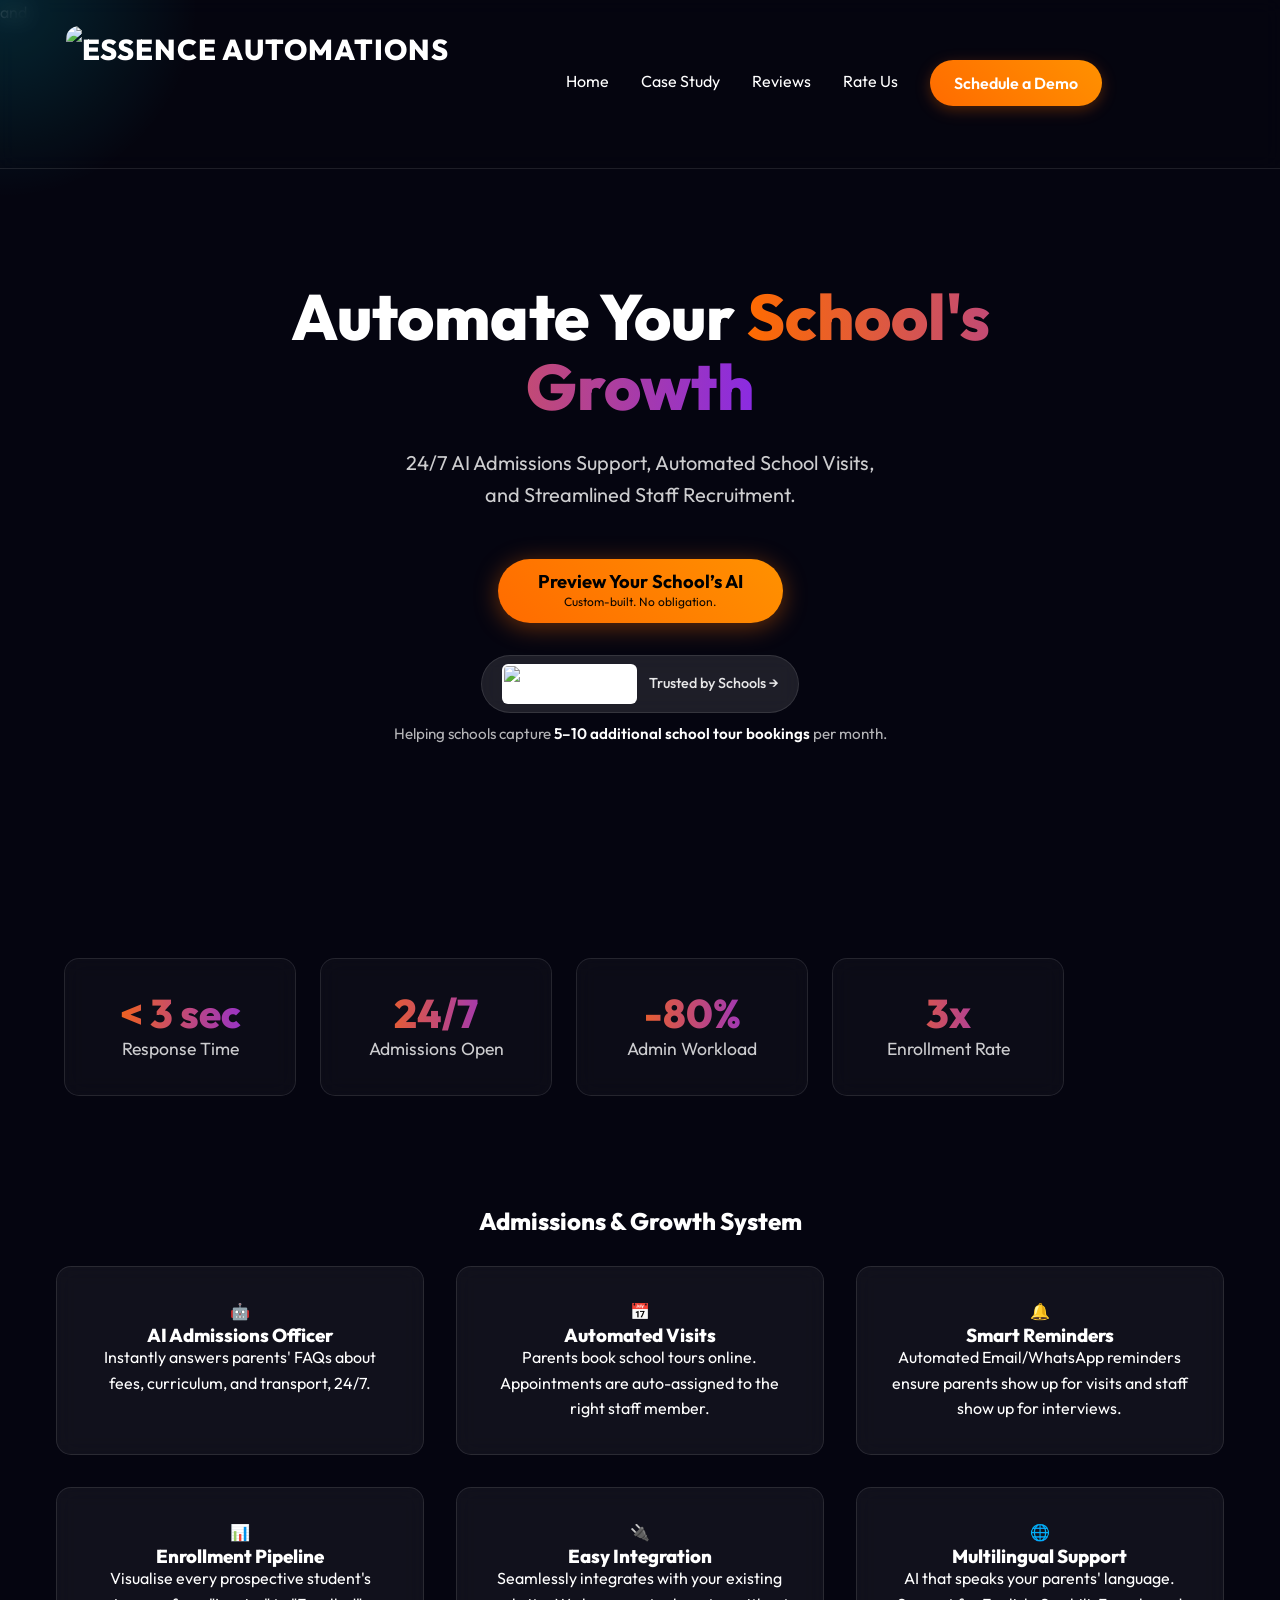
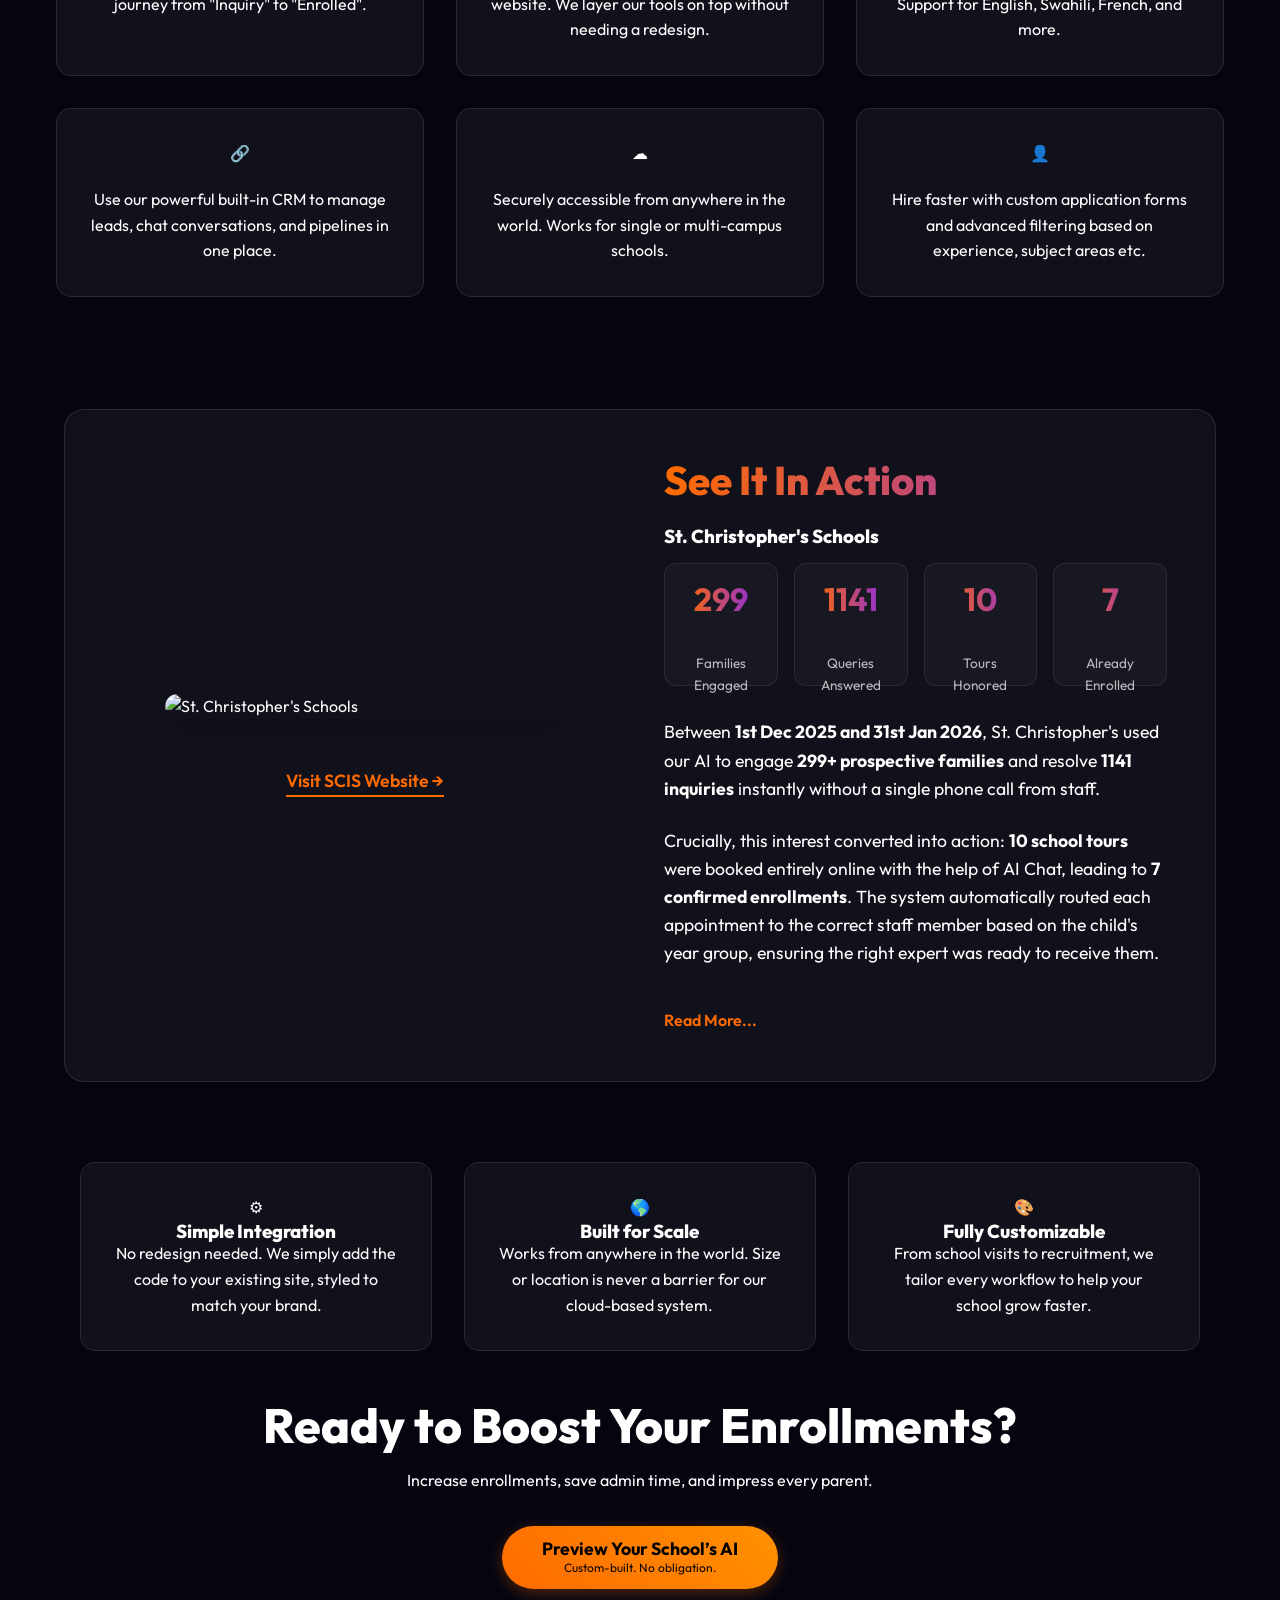
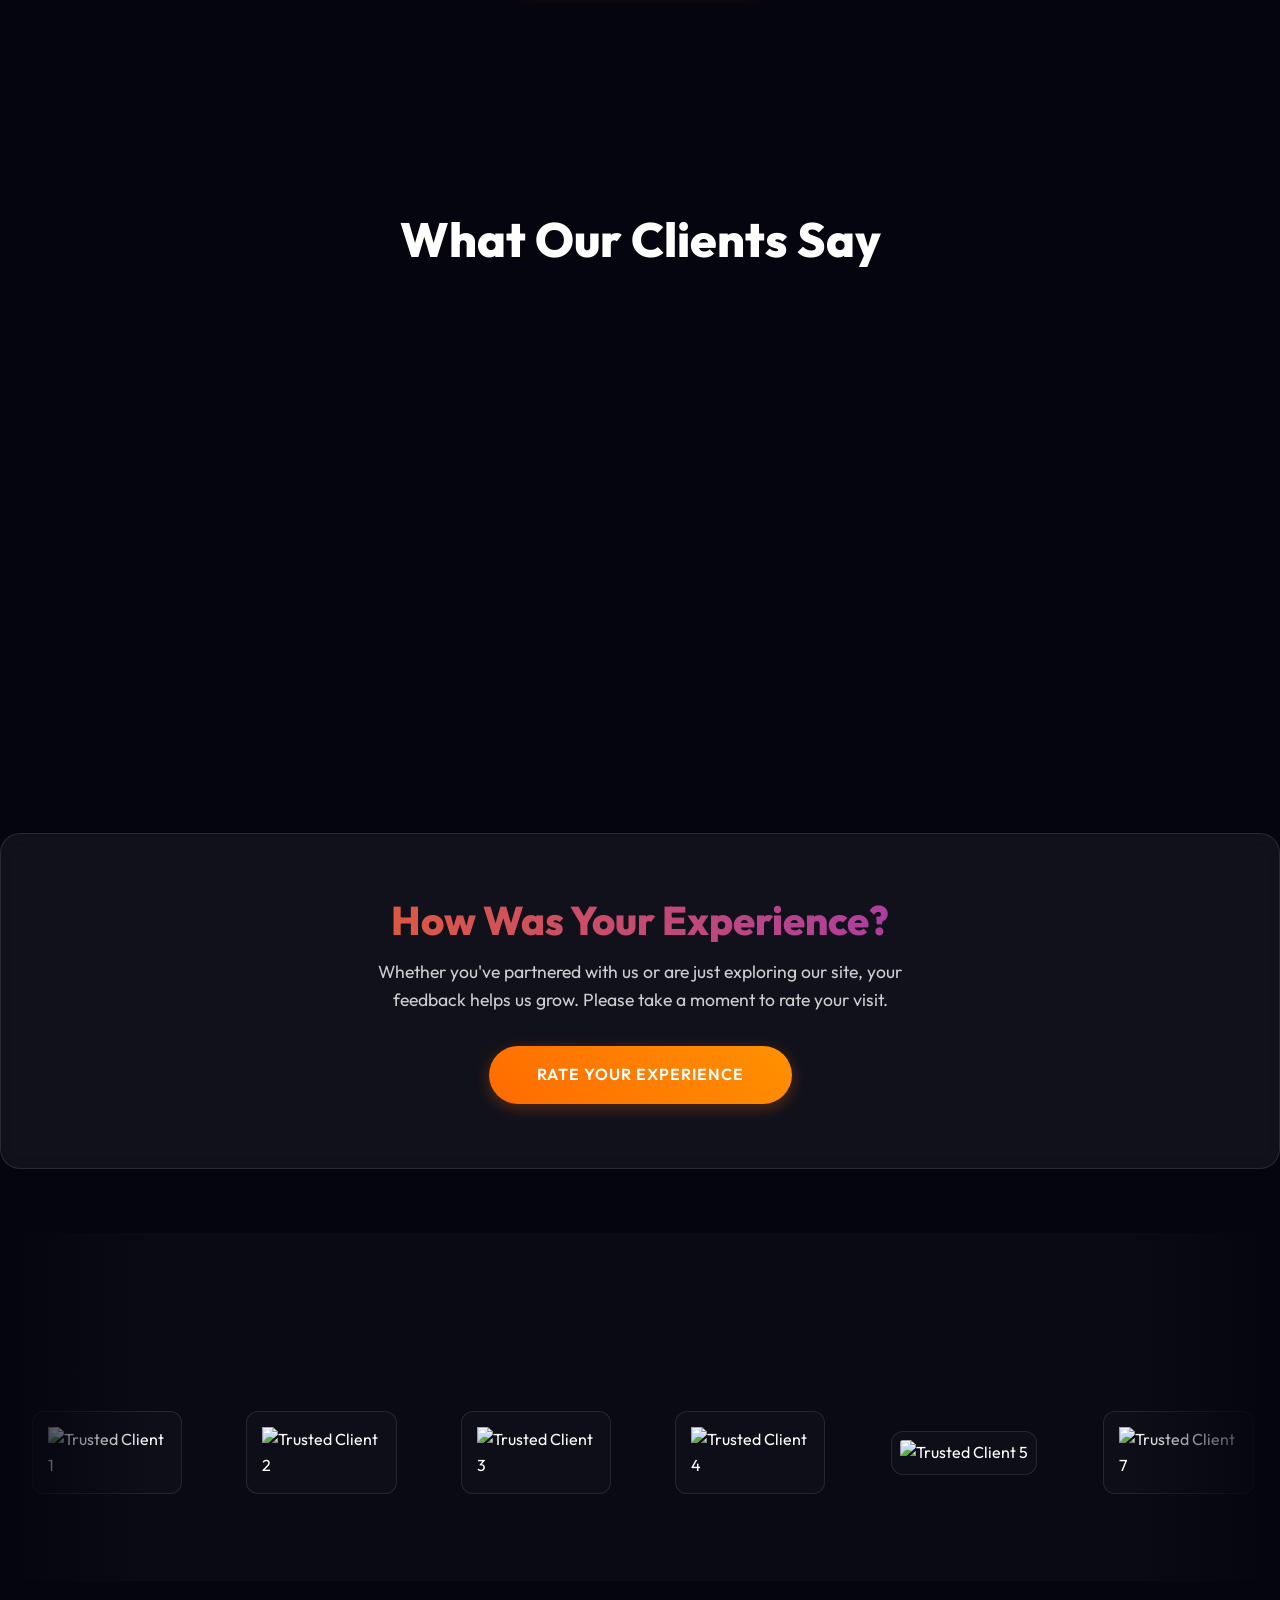
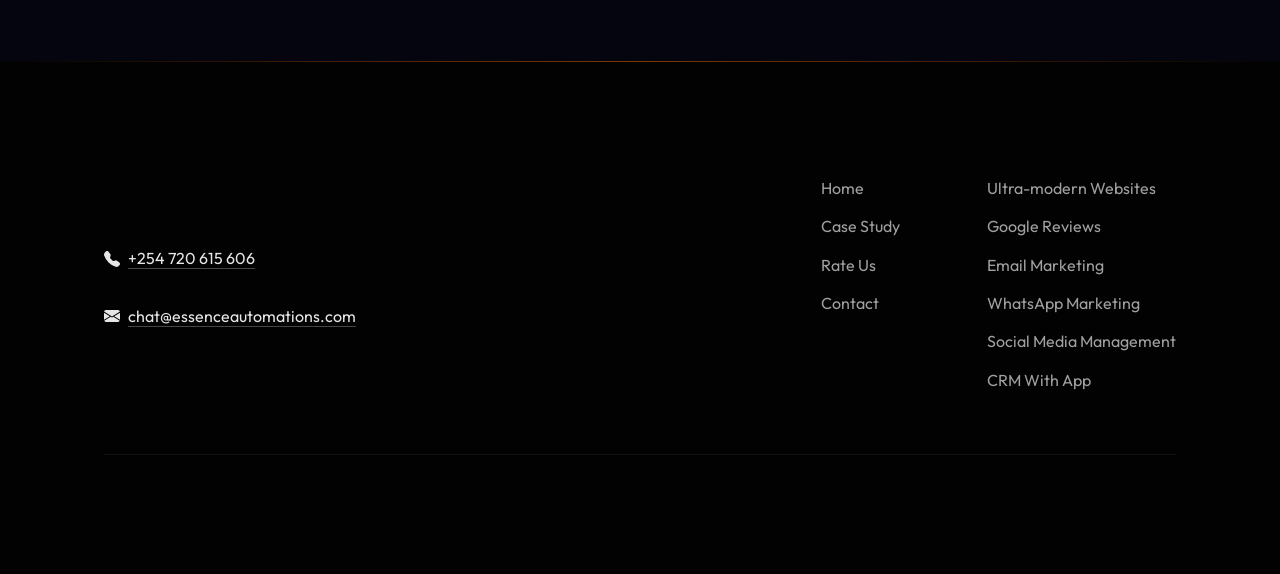
==== commit 2bca5e61: "Fix bottom CTA button layout formatting" ====
--- a/index.html
+++ b/index.html
@@ -340,7 +340,7 @@
                 <div style="margin-top: 2rem;">
                     <button onclick="showServicesPopup('School Growth System')" class="btn-primary"
                         data-ga-category="Schools Bottom" data-ga-label="Preview Your School's AI (Bottom)"
-                        style="border:none; cursor:pointer; font-family: inherit; padding: 0.8rem 2.5rem; display: flex; flex-direction: column; align-items: center; line-height: 1.2; margin: 0 auto;">
+                        style="border:none; cursor:pointer; font-family: inherit; padding: 0.8rem 2.5rem; display: inline-flex; flex-direction: column; align-items: center; justify-content: center; line-height: 1.2; margin: 0 auto; height: auto;">
                         <span style="font-size: 1.1rem; font-weight: 700;">Preview Your School’s AI</span>
                         <span
                             style="font-size: 0.75rem; font-weight: 400; opacity: 0.95; margin-top: 2px;">Custom-built.
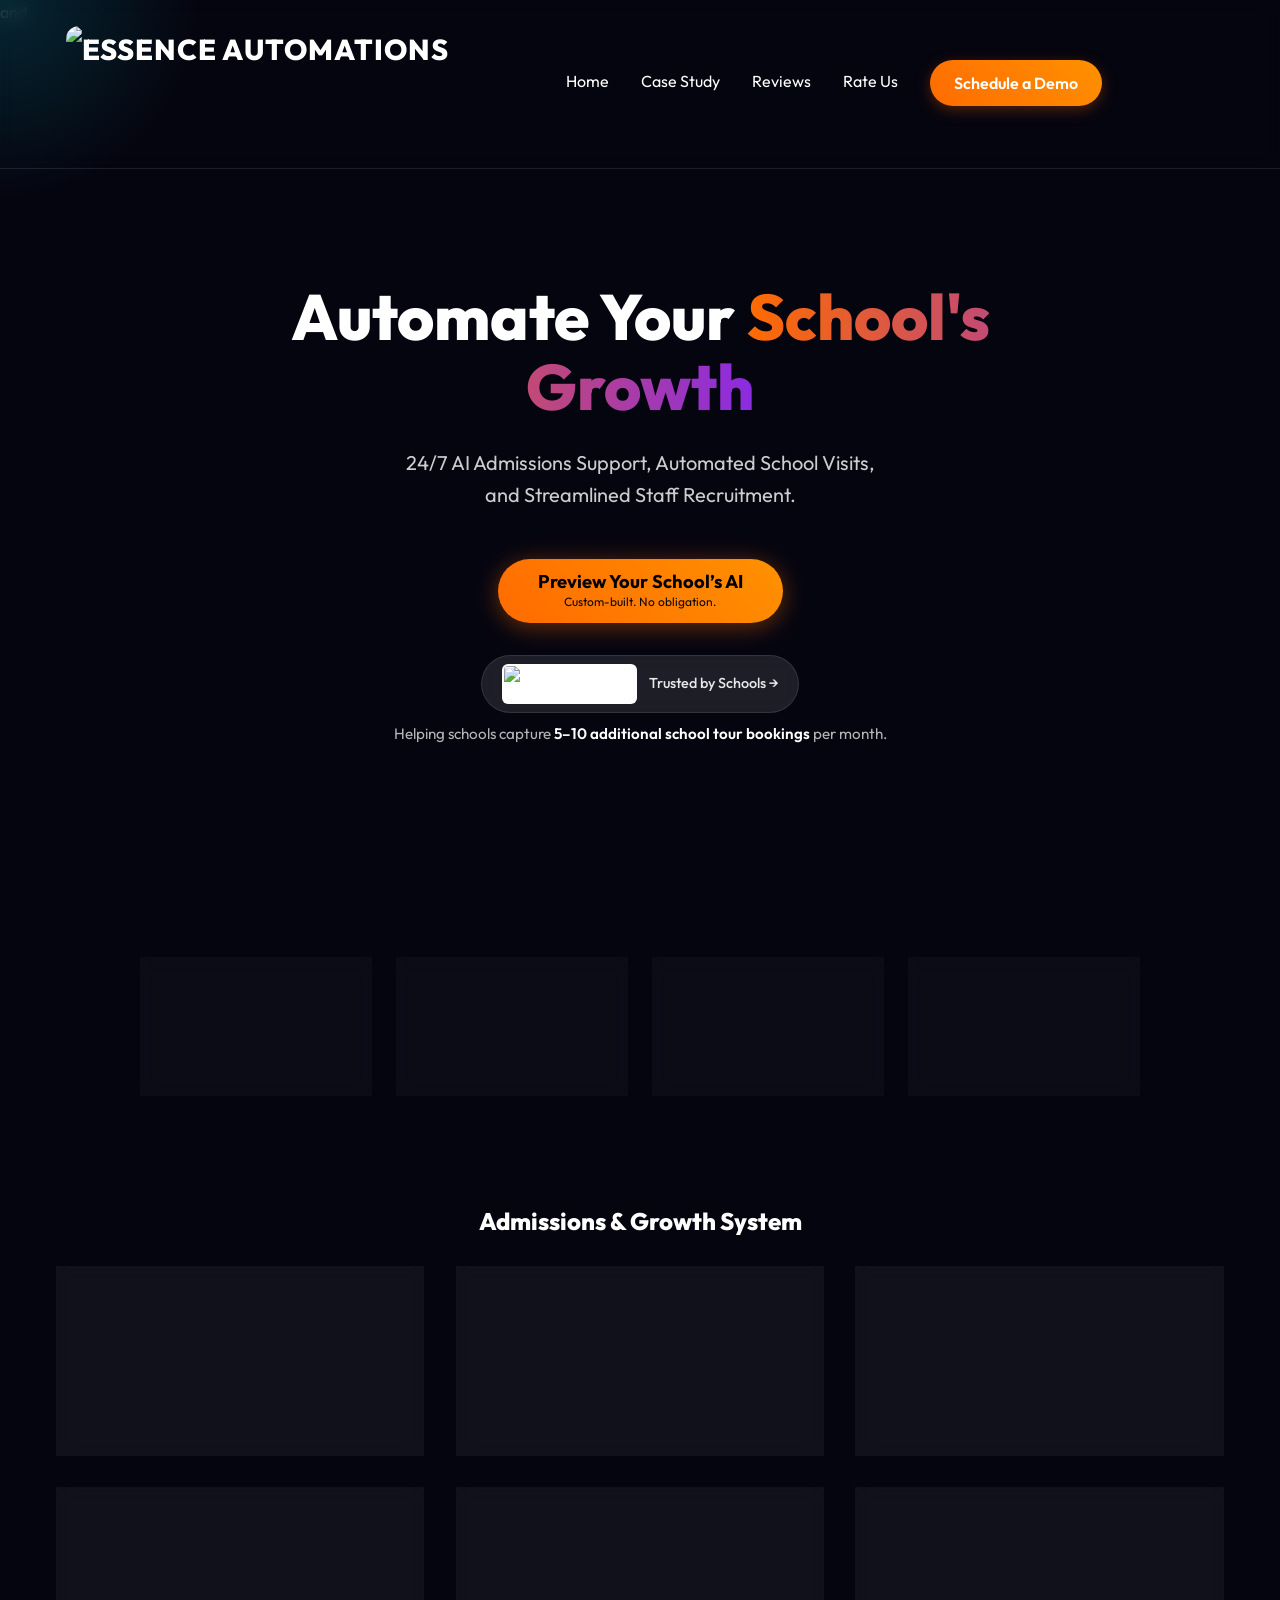
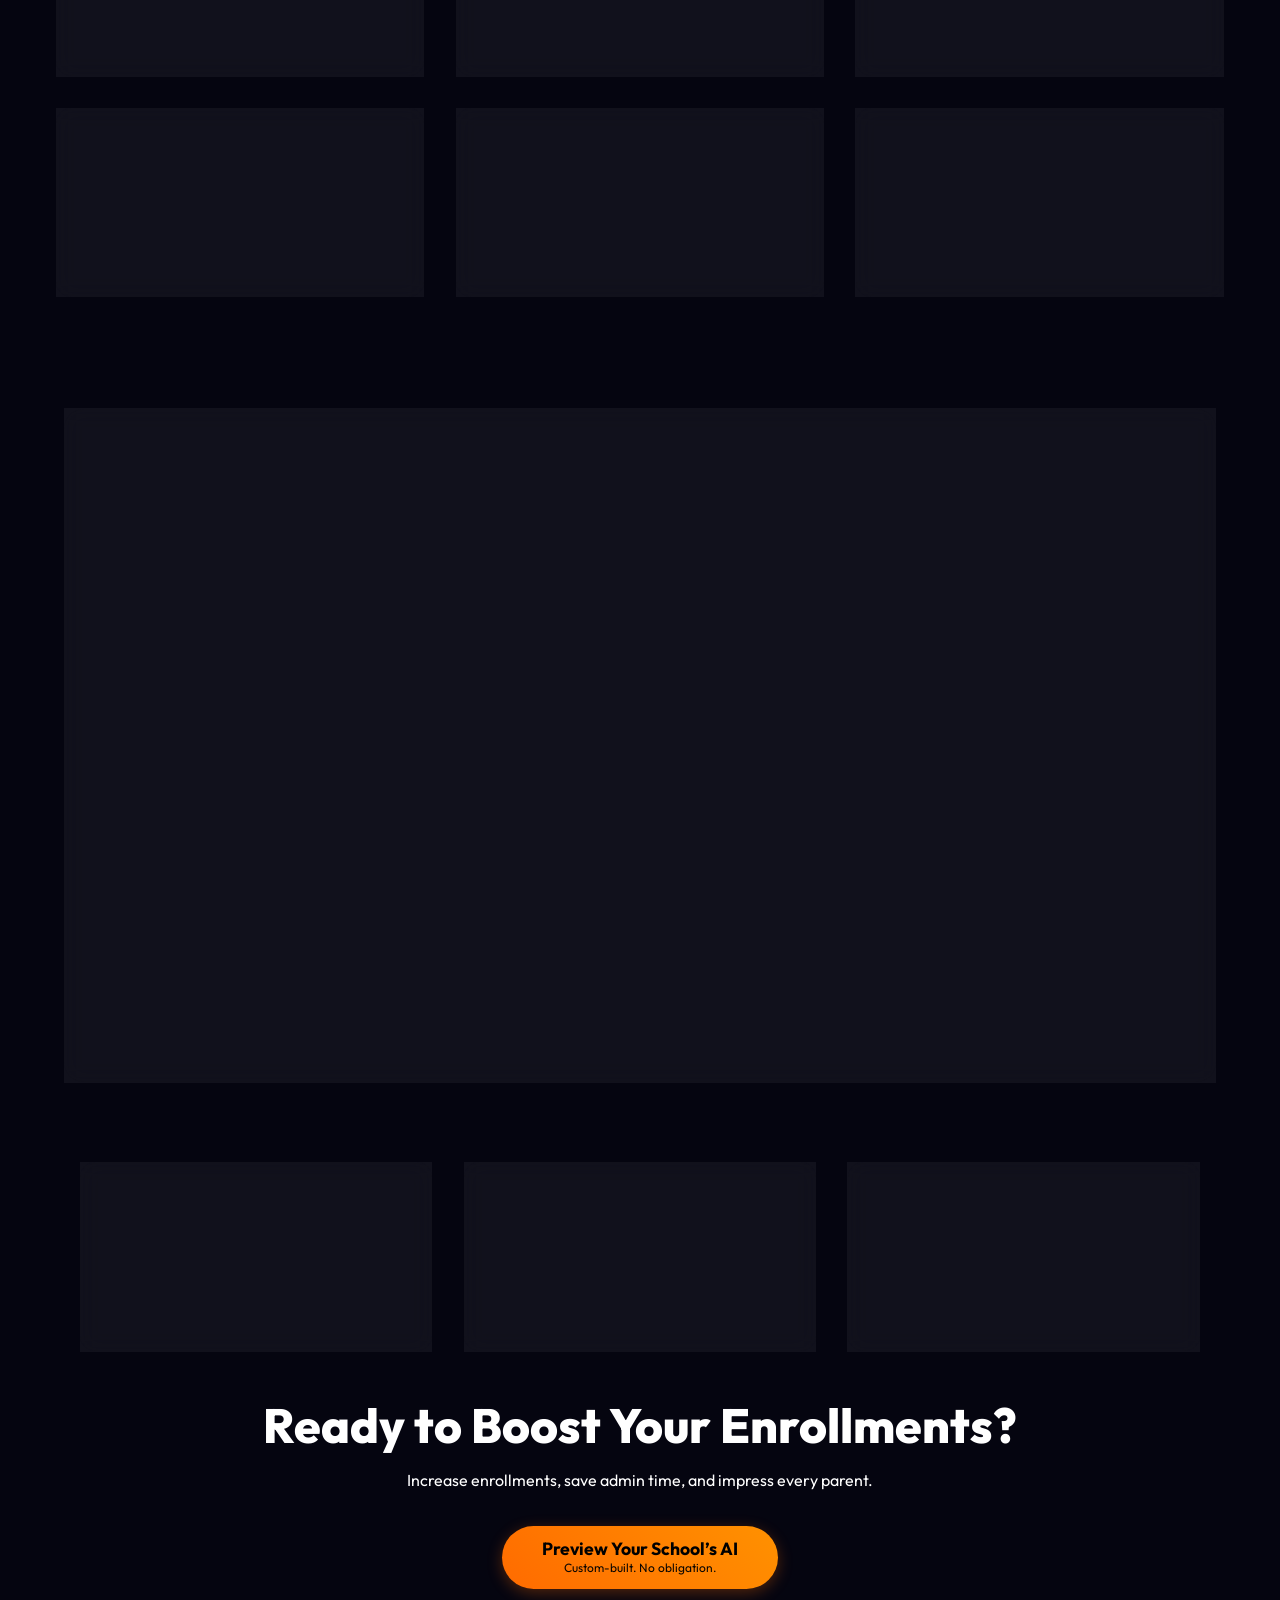
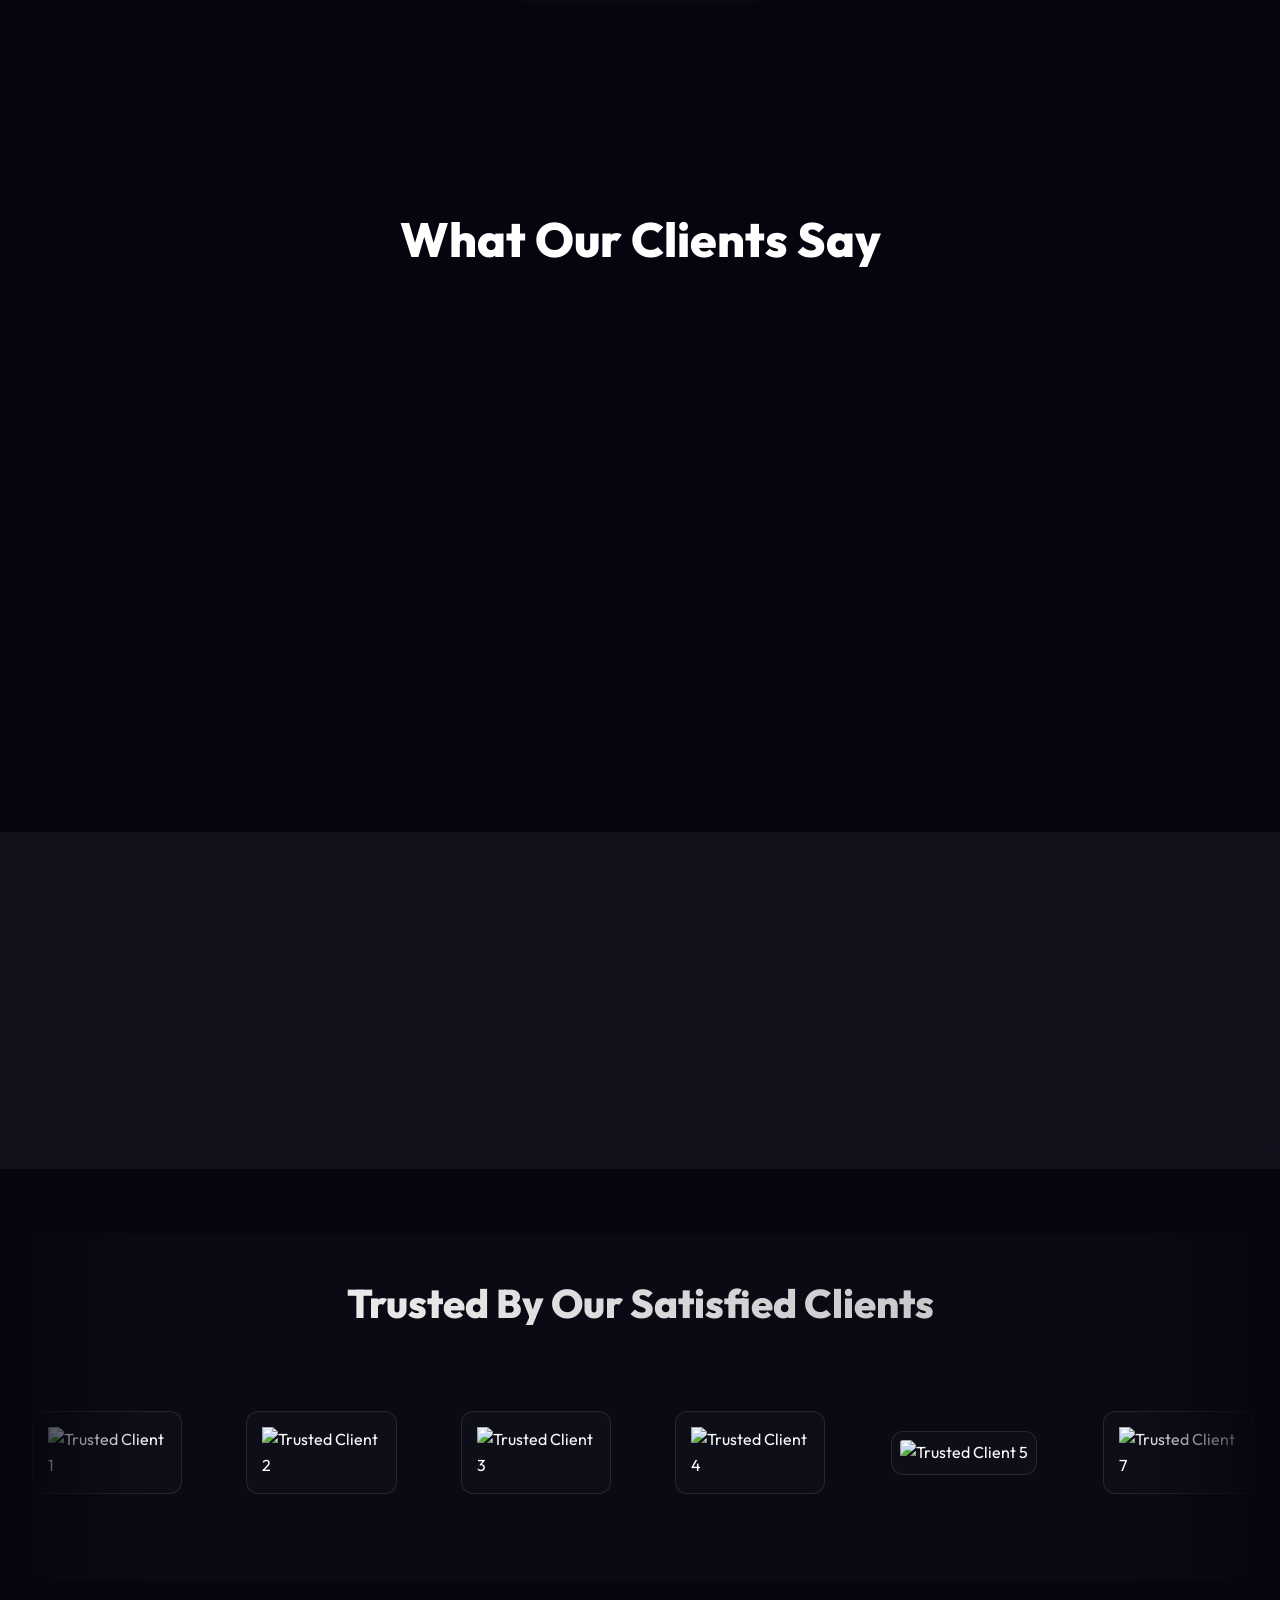
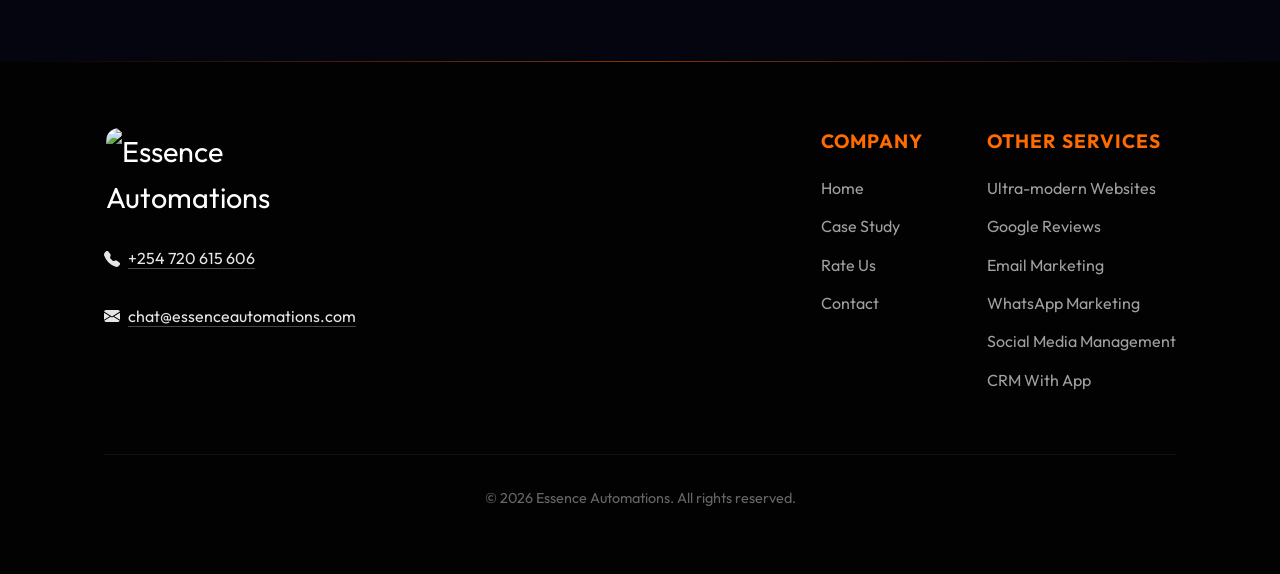
==== commit 404063d9: "Fix desktop centering of stats grid by adding auto margin" ====
--- a/index.html
+++ b/index.html
@@ -24,7 +24,7 @@
     <meta property="og:image" content="https://essenceautomations.com/social-share.png">
     <meta property="og:url" content="https://essenceautomations.com/schools-solution.html">
     <link rel="icon" type="image/png" href="favicon.png">
-    <link rel="stylesheet" href="style.css?v=74">
+    <link rel="stylesheet" href="style.css?v=75">
     <link rel="preconnect" href="https://fonts.googleapis.com">
     <link rel="preconnect" href="https://fonts.gstatic.com" crossorigin>
     <link href="https://fonts.googleapis.com/css2?family=Outfit:wght@300;400;600;800&display=swap" rel="stylesheet">
--- a/style.css
+++ b/style.css
@@ -430,6 +430,7 @@
     gap: 1.5rem;
     justify-content: center;
     max-width: 1000px;
+    margin: 0 auto;
 }
 
 @media (min-width: 769px) {
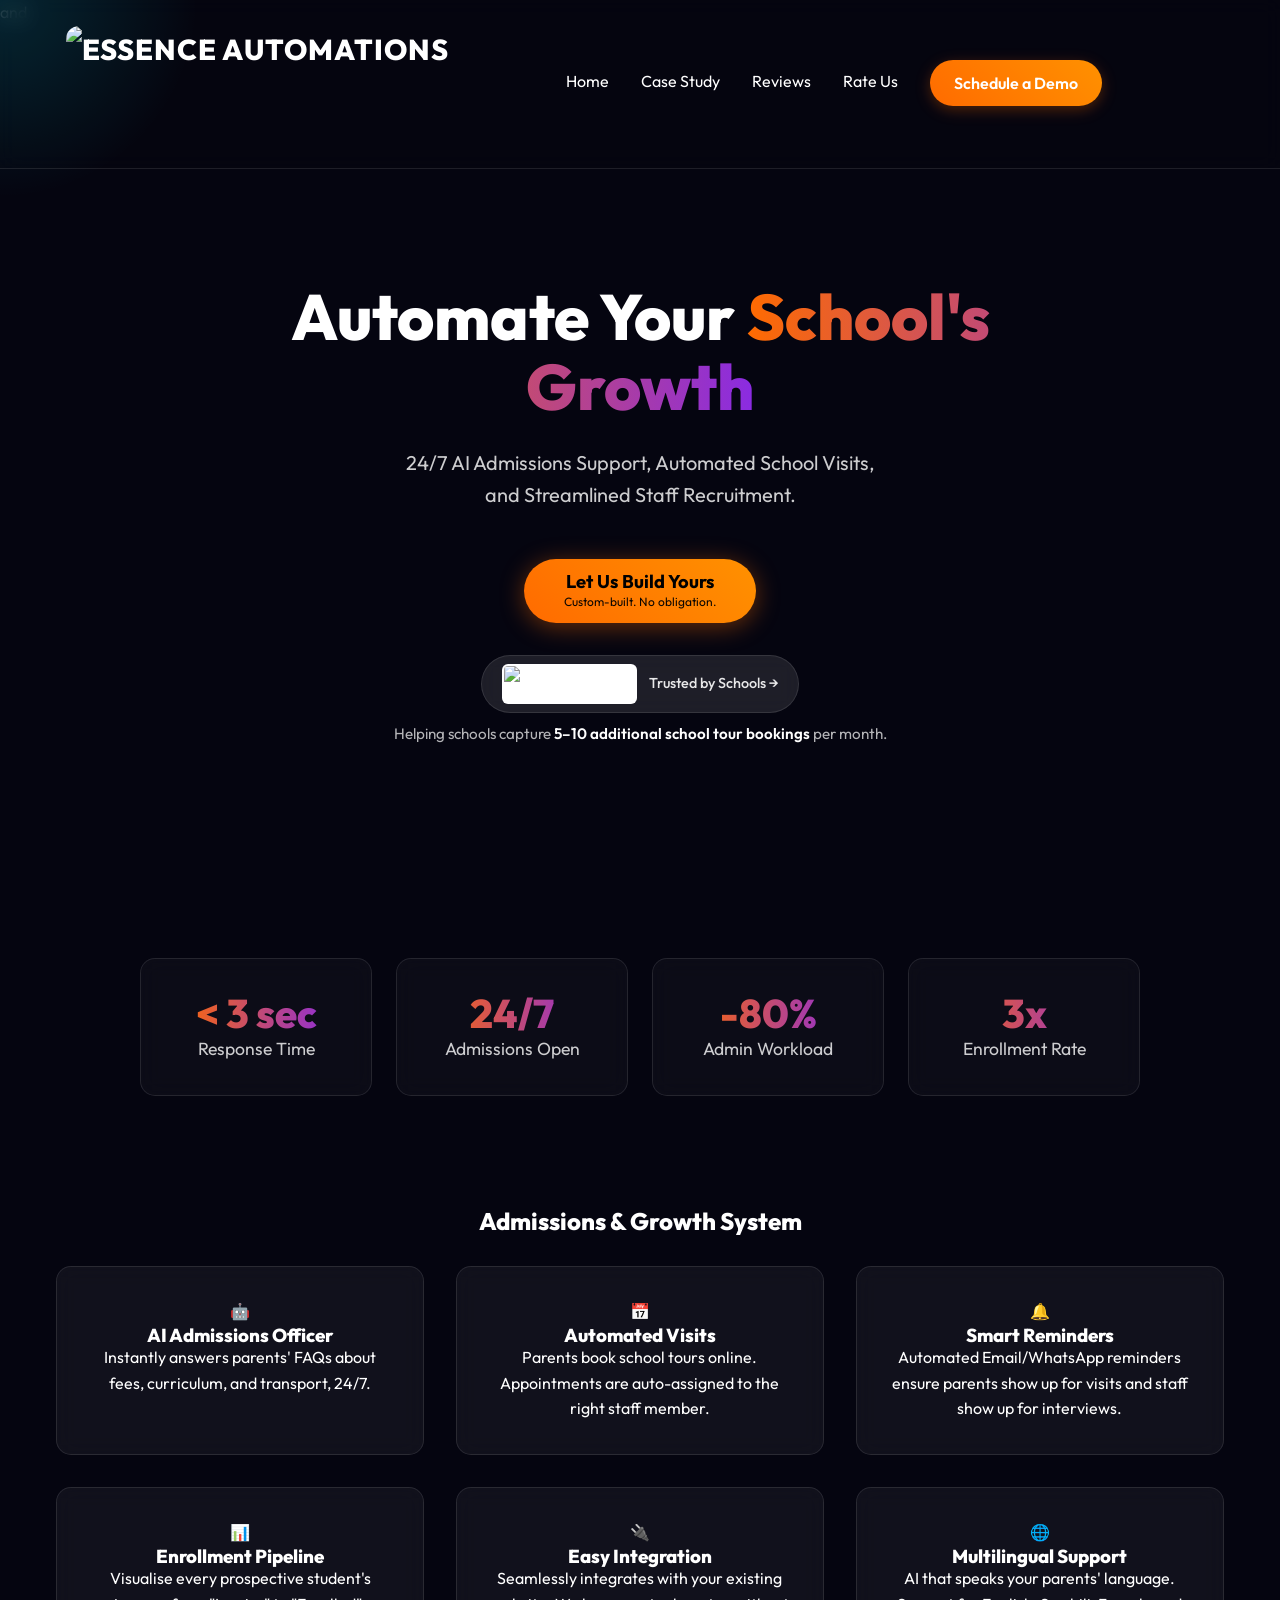
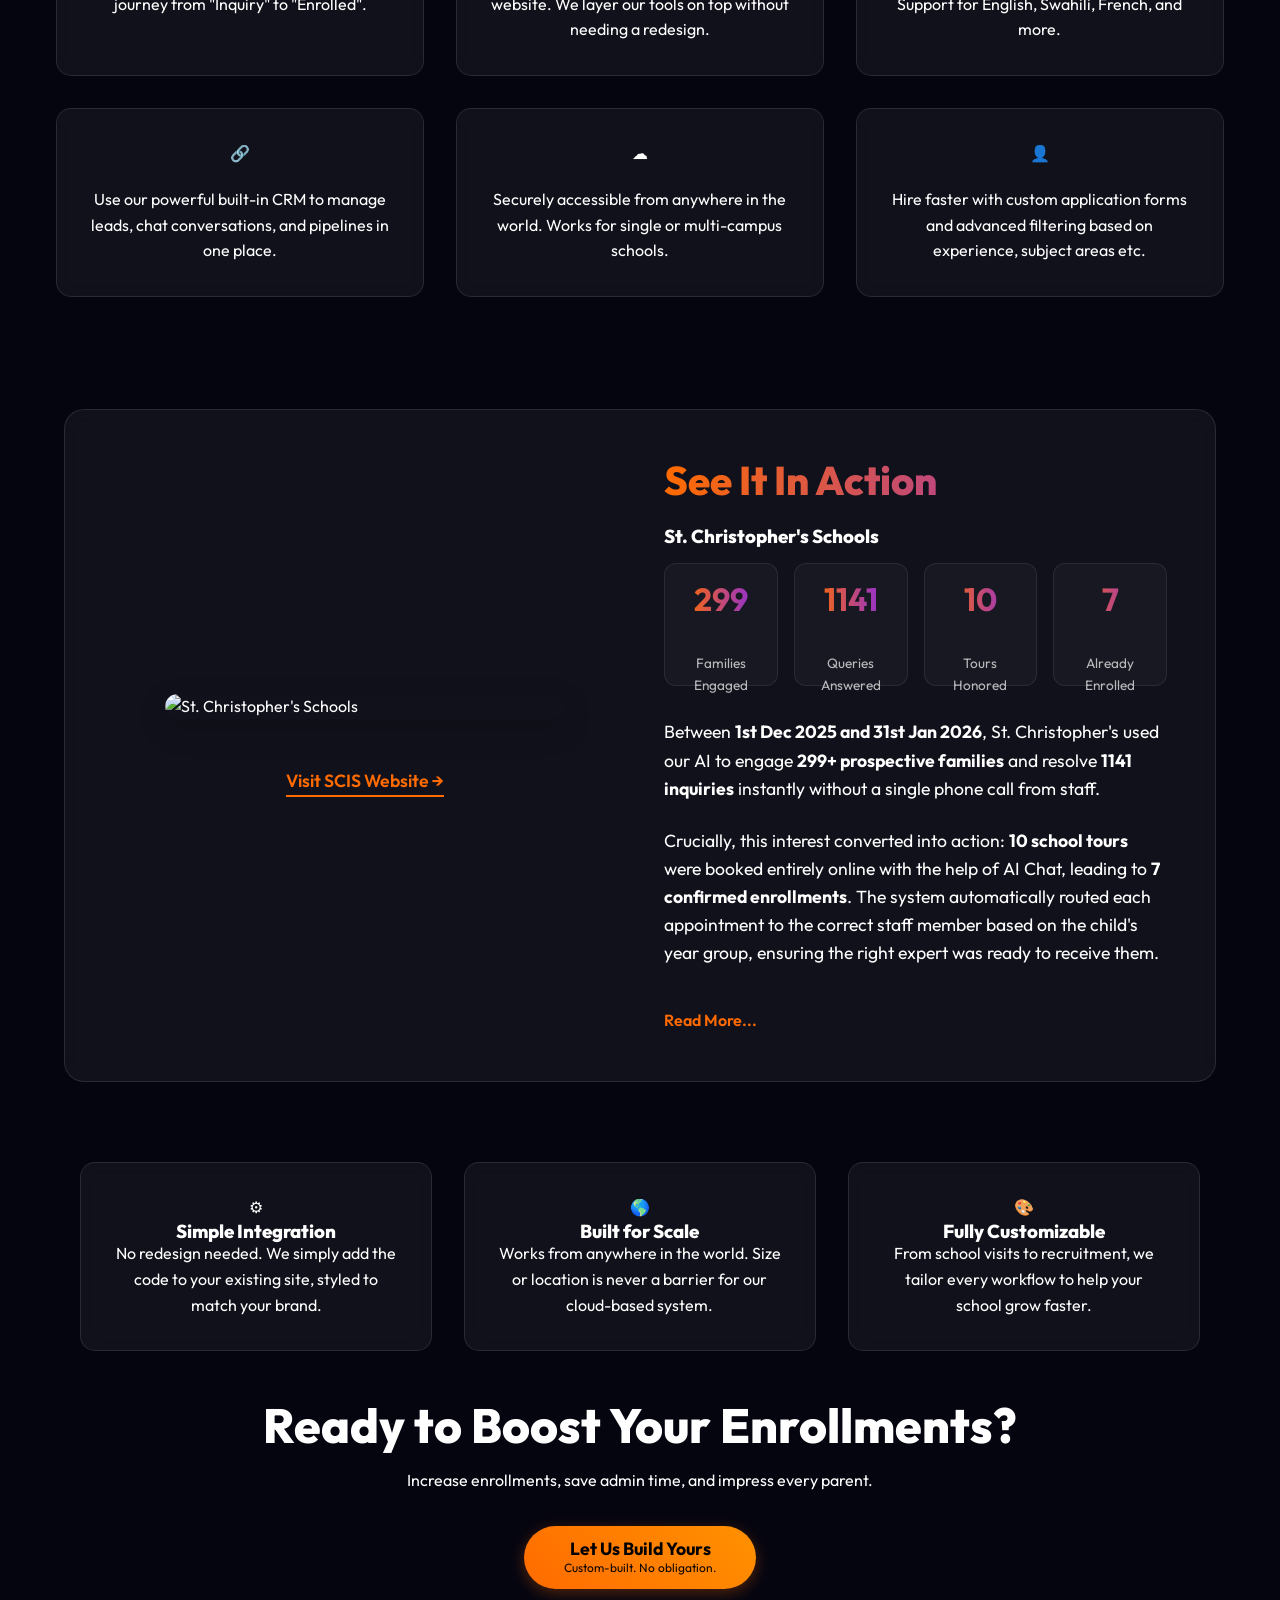
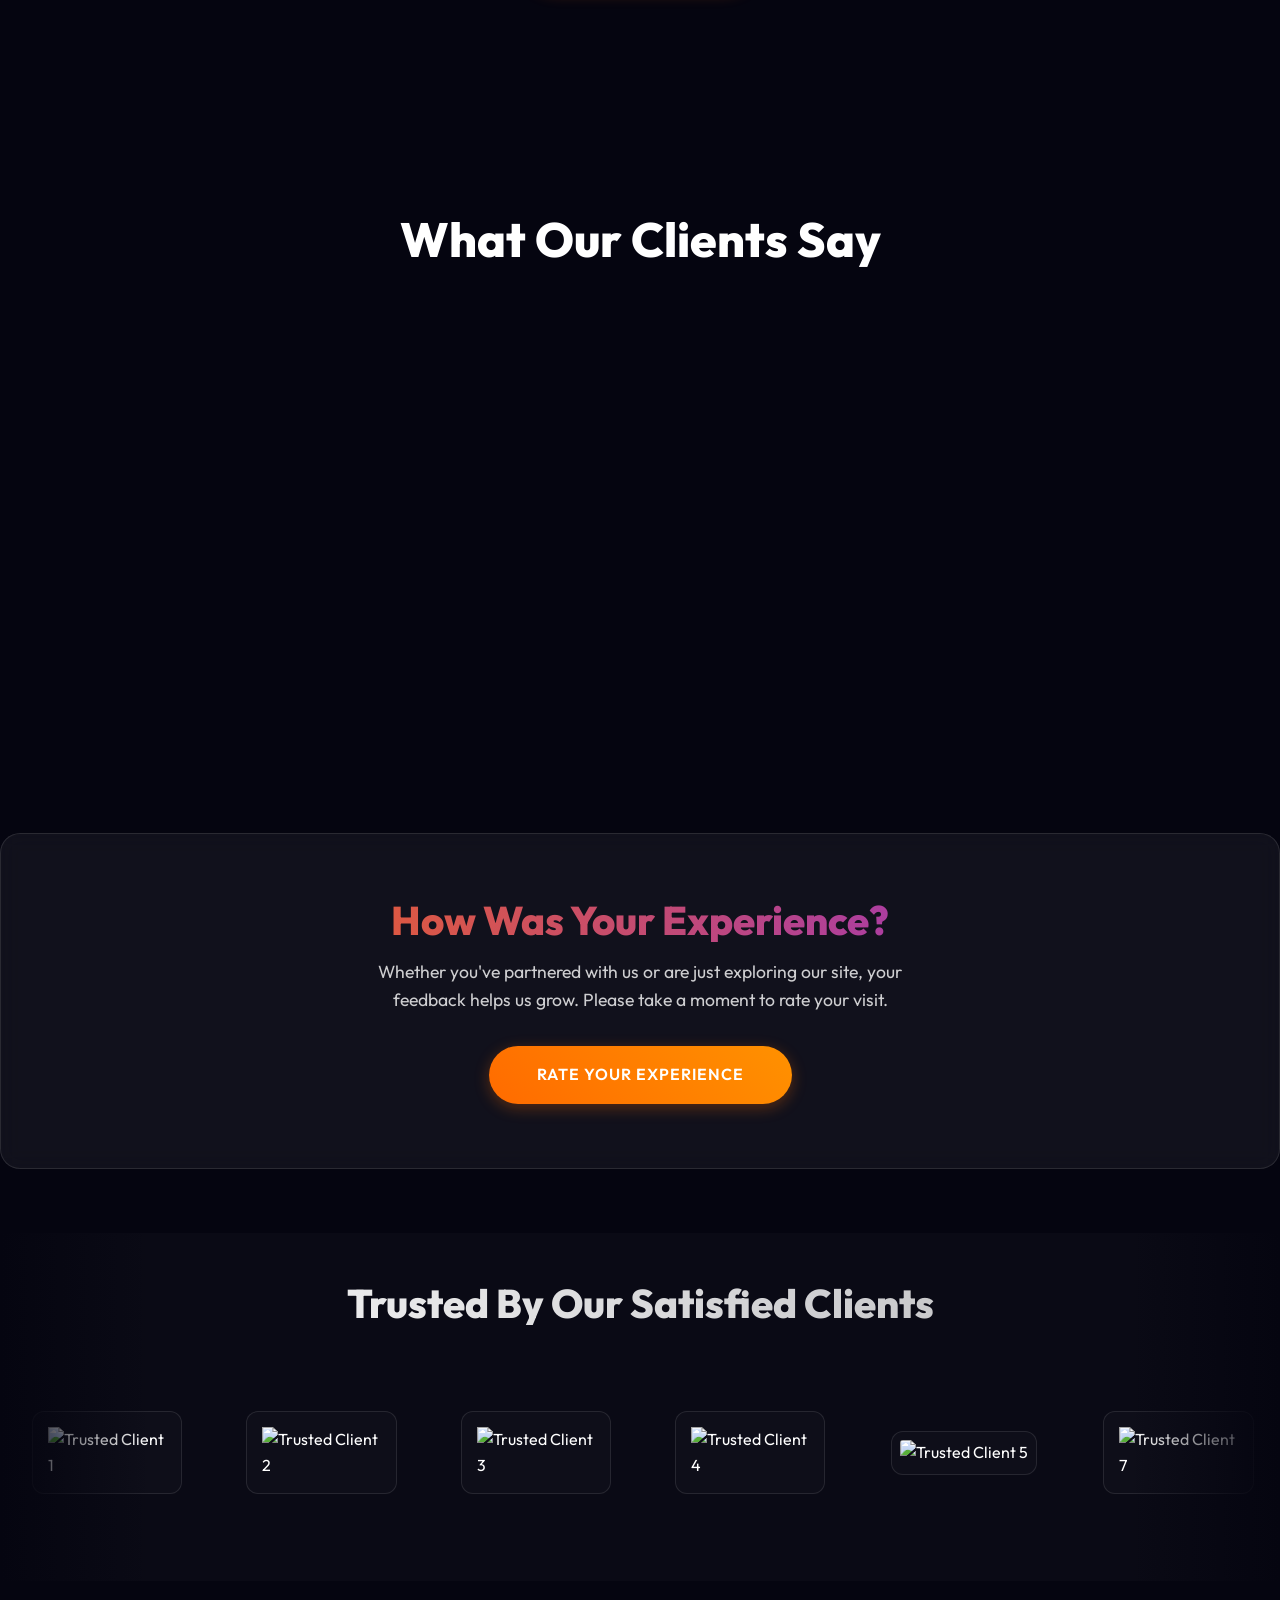
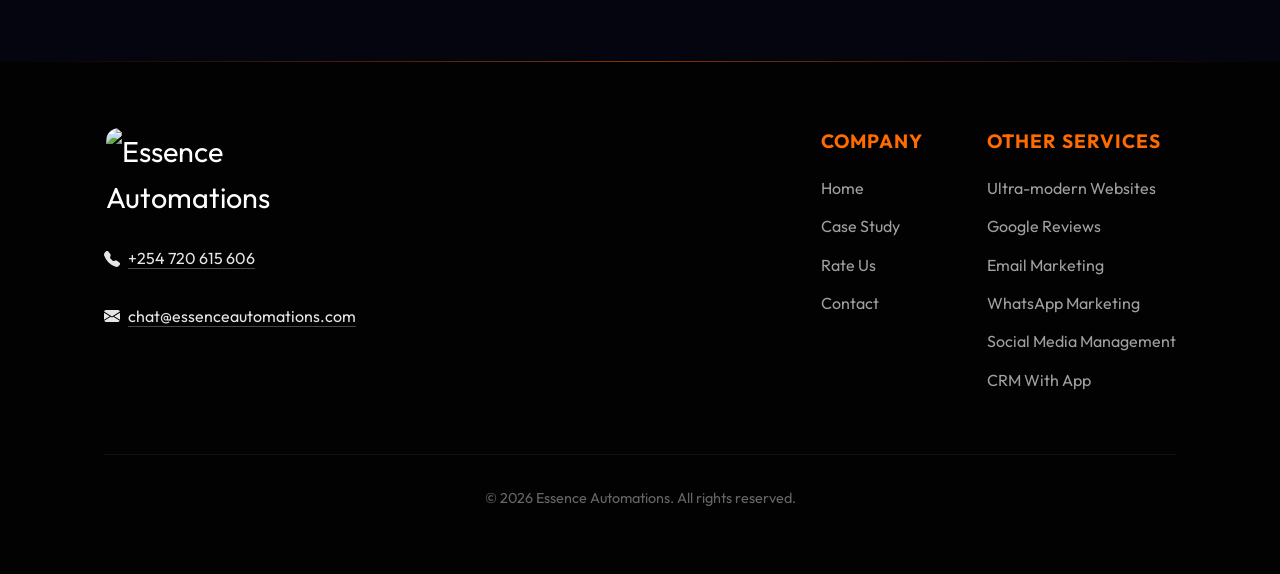
==== commit c1b6ea96: "Update CTA button text to 'Let Us Build Yours'" ====
--- a/index.html
+++ b/index.html
@@ -102,7 +102,7 @@
                     <button onclick="showServicesPopup('School Growth System')" class="btn-primary"
                         data-ga-category="Schools Hero" data-ga-label="Preview Your School's AI (Top)"
                         style="border:none; cursor:pointer; font-family: inherit; padding: 0.8rem 2.5rem; box-shadow: 0 4px 25px rgba(255, 107, 0, 0.4); display: flex; flex-direction: column; align-items: center; line-height: 1.2;">
-                        <span style="font-size: 1.15rem; font-weight: 700;">Preview Your School’s AI</span>
+                        <span style="font-size: 1.15rem; font-weight: 700;">Let Us Build Yours</span>
                         <span
                             style="font-size: 0.75rem; font-weight: 400; opacity: 0.95; margin-top: 2px;">Custom-built.
                             No obligation.</span>
@@ -341,7 +341,7 @@
                     <button onclick="showServicesPopup('School Growth System')" class="btn-primary"
                         data-ga-category="Schools Bottom" data-ga-label="Preview Your School's AI (Bottom)"
                         style="border:none; cursor:pointer; font-family: inherit; padding: 0.8rem 2.5rem; display: inline-flex; flex-direction: column; align-items: center; justify-content: center; line-height: 1.2; margin: 0 auto; height: auto;">
-                        <span style="font-size: 1.1rem; font-weight: 700;">Preview Your School’s AI</span>
+                        <span style="font-size: 1.1rem; font-weight: 700;">Let Us Build Yours</span>
                         <span
                             style="font-size: 0.75rem; font-weight: 400; opacity: 0.95; margin-top: 2px;">Custom-built.
                             No obligation.</span>
